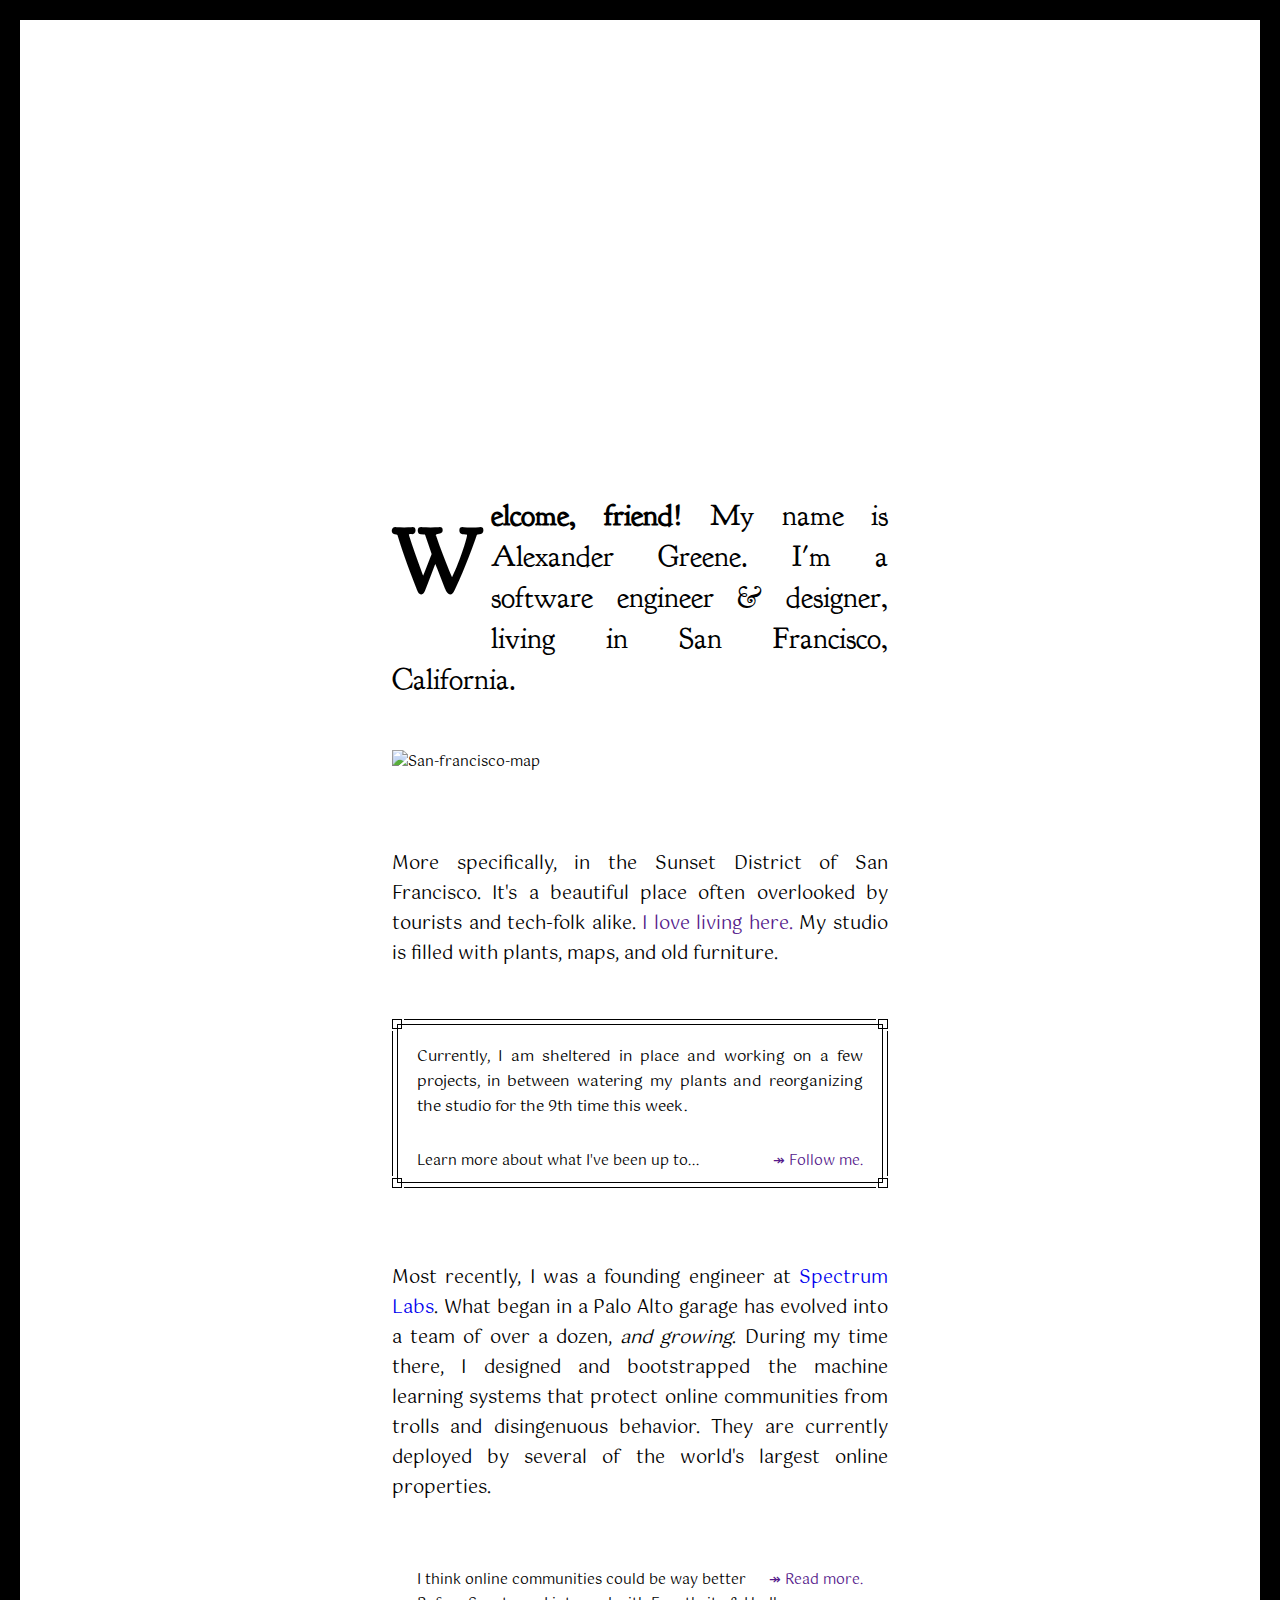
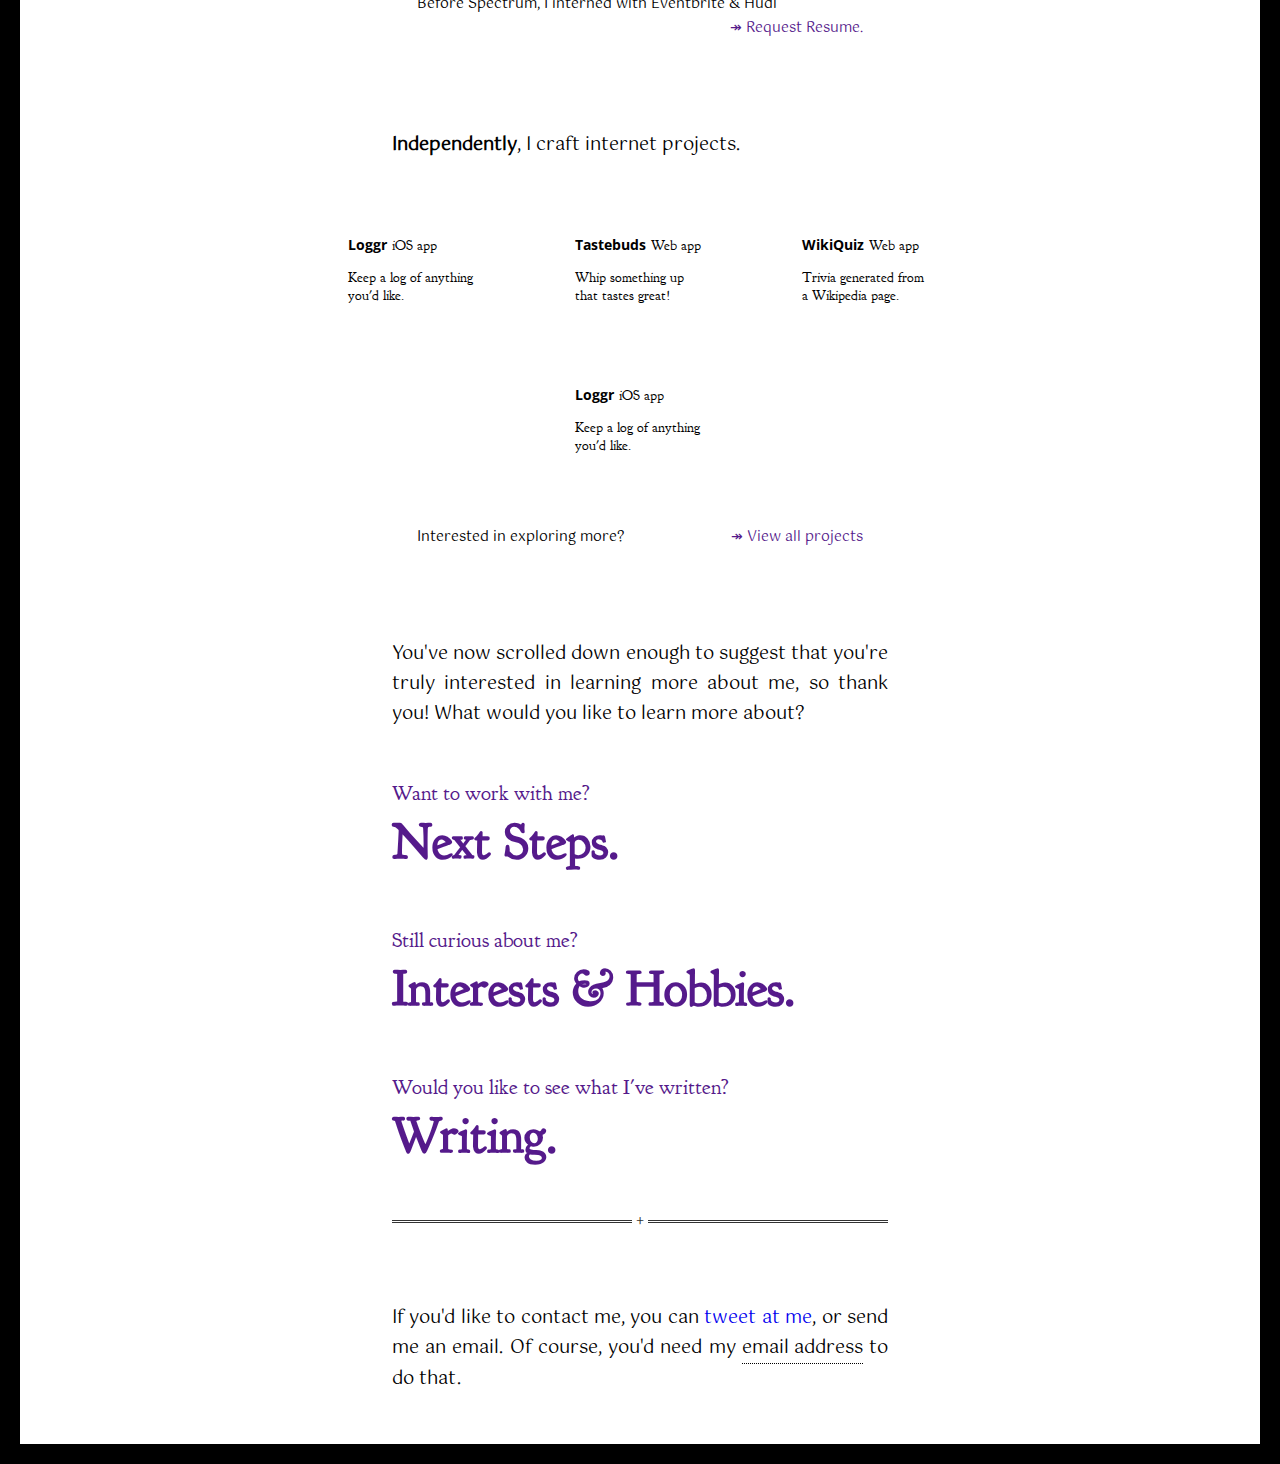
==== index.html @ ff522cd9 "toc at bottom" ====
<!doctype html>

<html lang="en">
<head>
  <meta charset="utf-8">

  <title>Alexander Greene</title>
  <meta name="description" content="Alexander Greene">
  <meta name="author" content="Alexander Greene">
  <meta name="keywords" content="alex greene,alexander,greene,software engineer,developer,mobile,frontend,fullstack,backend,cal poly">
  <meta name="viewport" content="width=device-width" />

  <link rel="stylesheet" href="style.css">  

  <!--[if lt IE 9]>
  <script src="http://html5shiv.googlecode.com/svn/trunk/html5.js"></script>
  
  <![endif]-->
  
</head>

<body>
	<div class="body-border">

	


	<div class="text-column gotu">
		<!-- <h1 class="gotu center">AG</h1> -->
		<!-- <hr> -->
		<!-- <div  class=" opensans" style="font-weight: 400; text-align: center;">
			<div  class=" opensans" style="font-size: 70px; font-weight: 700;">
				Welcome, friend!
			</div>
			<div style="font-size: 25px; ">
				This is the personal page of Alexander Greene, a software engineer & designer living in San Francisco, California.
			</div>
		</div> -->
		
<!-- 		<div class="opensans">
			<span style="font-size: 55px; font-weight: 700">Welcome friend!</span>
			<span style="font-size: 45px">This is the personal website of</span>
			<span style="font-size: 35px">Alex Greene, a software engineer &</span>
			<span style="font-size: 25px">designer living in San Francisco, CA.</span>
		</div> -->

		<p class="goudy drop-cap" style="font-size: 30px;"><strong>Welcome, friend!</strong> My name is Alexander Greene. I'm a software engineer & designer, living in San Francisco, California.
		</p>

		<img width="550" alt="San-francisco-map" src="https://cdn.dribbble.com/users/648290/screenshots/6836894/852-dts_4x.jpg">
		<!-- <div class="illustration"></div> -->

		<p>More specifically, in the Sunset District of San Francisco. It's a beautiful place often overlooked by tourists and tech-folk alike. <a href="">I love living here.</a> My studio is filled with plants, maps, and old furniture.</p>


		


		<div class="square-deco-container container">
			<div class="square-deco-content">
				<p style="font-size: 15px; margin-top: 10px; margin-bottom: 30px;">Currently, I am sheltered in place and working on a few projects, in between watering my plants and reorganizing the studio for the 9th time this week.</p>

				<span class="float-left">Learn more about what I've been up to...</span>
				<a href="" class="float-right">↠ Follow me.</a>
				
			</div>
			<div class="square-deco-inner"></div>
			<div class="square-deco-square-left-top"></div>
			<div class="square-deco-square-left-bottom"></div>
			<div class="square-deco-square-right-top"></div>
			<div class="square-deco-square-right-bottom"></div>
			<div class="square-deco-tall"></div>
			<div class="square-deco-wide"></div>
		</div>
		

		<p>Most recently, I was a founding engineer at <a href="http://www.getspectrum.io">Spectrum Labs</a>. What began in a Palo Alto garage has evolved into a team of over a dozen, <em>and growing</em>. During my time there, I designed and bootstrapped the machine learning systems that protect online communities from trolls and disingenuous behavior. They are currently deployed by several of the world's largest online properties.</p>

		<div class="square-deco-container container">
			<div class="square-deco-content">
				<span class="float-left">I think online communities could be way better</span>
				<a href="" class="float-right">↠ Read more.</a>
				<span class="float-left">Before Spectrum, I interned with Eventbrite & Hudl</span>
				<a href="" class="float-right">↠ Request Resume.</a>	
			</div>
			
		</div>

		<!-- <a href="#" class="myButton">Explore work experience.</a> -->
		<!-- <a href="#" class="myButton">Request Résumé</a> -->
	</div>

	<!-- <div class="row">
		<div class="row-item experience">
			<span class="company">Spectrum Labs</span><span class="time">2017-2020</span>
			<br>
			<span class="position">Full Stack, ML Engineer</span>
			<p>Wore many hats.</p>
		</div>
		<div class="row-item experience">
			<span class="company">Eventbrite</span><span class="time">S2016</span>
			<br>
			<span class="position">Software Engineer Intern</span>
			<p>Worked on Ticket Ordering APIs and testing tools.</p>
		</div>
		<div class="row-item experience">
			<span class="company">Hudl</span><span class="time">S2015</span>
			<br>
			<span class="position">Developer Intern</span>
			<p>Rebuilt a video-editing web app.</p>
		</div>
	</div> -->
	
	<div class="text-column gotu">
		<p><strong>Independently</strong>, I craft internet projects.</p>
	</div>
	
	<div class="row goudy">


		<div class="square-deco-container container row-item project">
			<div class="square-deco-content">
				<span class="company">Loggr</span><span class="time">iOS app</span>
				<br>
				<p>Keep a log of anything you'd like.</p>
				
			</div>
			<!-- <div class="square-deco-inner"></div>
			<div class="square-deco-square-left-top"></div>
			<div class="square-deco-square-left-bottom"></div>
			<div class="square-deco-square-right-top"></div>
			<div class="square-deco-square-right-bottom"></div>
			<div class="square-deco-tall"></div>
			<div class="square-deco-wide"></div> -->
		</div>

		<div class="square-deco-container container row-item project">
			<div class="square-deco-content">
				<span class="company">Tastebuds</span><span class="time">Web app</span>
				<br>
				<p>Whip something up that tastes great!</p>
				
			</div>
			<!-- <div class="square-deco-inner"></div>
			<div class="square-deco-square-left-top"></div>
			<div class="square-deco-square-left-bottom"></div>
			<div class="square-deco-square-right-top"></div>
			<div class="square-deco-square-right-bottom"></div>
			<div class="square-deco-tall"></div>
			<div class="square-deco-wide"></div> -->
		</div>

		<div class="square-deco-container container row-item project">
			<div class="square-deco-content">
				<span class="company">WikiQuiz</span><span class="time">Web app</span>
				<br>
				<p>Trivia generated from a Wikipedia page.</p>
				
			</div>
			<!-- <div class="square-deco-inner"></div>
			<div class="square-deco-square-left-top"></div>
			<div class="square-deco-square-left-bottom"></div>
			<div class="square-deco-square-right-top"></div>
			<div class="square-deco-square-right-bottom"></div>
			<div class="square-deco-tall"></div>
			<div class="square-deco-wide"></div> -->
		</div>

		<div class="square-deco-container container row-item project">
			<div class="square-deco-content">
				<span class="company">Loggr</span><span class="time">iOS app</span>
				<br>
				<p>Keep a log of anything you'd like.</p>
				
			</div>
			<!-- <div class="square-deco-inner"></div>
			<div class="square-deco-square-left-top"></div>
			<div class="square-deco-square-left-bottom"></div>
			<div class="square-deco-square-right-top"></div>
			<div class="square-deco-square-right-bottom"></div>
			<div class="square-deco-tall"></div>
			<div class="square-deco-wide"></div> -->
		</div>

	</div>
<!-- <div class="stanley">S T A N L E Y strike again!</div> -->
	<div class="text-column gotu">

		<div class="square-deco-container container">
			<div class="square-deco-content">
				<span class="float-left">Interested in exploring more?</span>
				<a href="" class="float-right">↠ View all projects</a>	
			</div>
		</div>

		<p>You've now scrolled down enough to suggest that you're truly interested in learning more about me, so thank you! What would you like to learn more about?</p>

		<div class="goudy">
			<a class="toc" href="">
				<h2>Want to work with me?</h2>
				<h1>Next Steps.</h1>
			</a>

			<a class="toc" href="">
				<h2>Still curious about me?</h2>
				<h1>Interests & Hobbies.</h1>
			</a>

			<a class="toc" href="">
				<h2>Would you like to see what I've written?</h2>
				<h1>Writing.</h1>
			</a>
		</div>



		<!-- <blockquote>Wow! Look at that sign!</blockquote>
		<blockquote>Now that's beautiful lettering...</blockquote> -->


		<!-- <div class="square-deco-container container">
			<div class="square-deco-content">
				<span class="float-left">Want to read more about my hobbies & interests?</span>
				<a href="" class="float-right">↠ Yes!</a>	
			</div>
			
		</div> -->

		<!-- <p>Alex has a number of interests including public transportation, education, food, government, small businesses, real estate, using space efficiently, interior design, sustainability, baseball, maps, online communities, hand lettering, neighborhoods, personal tracking, automation, handmade things, making meaningful things, religion, investing, sketching, optimizing meaningful systems, nostolgia, RPGs, sign searching, old well designed things, gardening, systems design, and figuring out who he is.</p> 
 -->

		
		<hr>
		<p class="">If you'd like to contact me, you can <a href="https://www.twitter.com/alexg473">tweet at me</a>, or send me an email. Of course, you'd need my 
			<span class="tooltip">email address
				<span class="tooltiptext">alexgrn7@gmail.com</span>
			</span> 
		to do that.</p>

		

		<!-- <ol>
			<li>take the first 4 letters of my first name.</li>
			<li>then add on all of the consonants in my last name</li>
			<li>append a 7</li>
			<li>@gmail.com</li>
		</ol> -->

	</div>

	</div>
</body>

</html>
---- style.css ----
@import url('https://fonts.googleapis.com/css?family=Gotu|Open+Sans:400,400i,700,700i&display=swap');
@import url('https://fonts.googleapis.com/css?family=Gentium+Book+Basic:400,400i,700,700i|Goudy+Bookletter+1911&display=swap');

body { 
    font-family: 'Open Sans', sans-serif;
	margin: 0;	
    width: 100%;
    font-size: 14px;
    margin: auto;
    padding: 0;
    background-color: white;
}

.body-border {
    border: 20px solid black;
    padding-top: 400px;
}

.row {
    width: 55%;
    margin-left: auto;
    margin-right: auto;
}

.row-item {
    height: 100px;
    width: 200px;
    background-color: yellow;
    margin-left: auto;
    margin-right: auto;
}

.row-item.experience {
    background-color: inherit;
    /*border: 5px ridge black;*/
    padding: 10px;
}

.row-item.project {
    background-color: inherit;
    /*border: 5px ridge black;*/
    padding: 10px;
}

.company {
    font-family: 'Open Sans', sans-serif;
    font-weight: 700;
}

.time {
    margin-left: 5px;
}

.position {
    font-style: italic;
}

.center {
    text-align: center;
}

.note {
    font-family: 'Open Sans', sans-serif;
    background-color: inherit;
/*    border: 1px solid black;
*/    padding: 10px;
    font-weight: 700;
}


.toc h2 {
    margin: 0;
}

.toc h1 {
    margin-top: 0;
    margin-bottom: 50px; 
}

.toc:hover h1:after{
    content: '..';
}

.stanley {
    background-color: black;
    font-size: 200px;
    color: white;
    height: 900;
    width: 75;
    font-family: "Blackberry";
}

.illustration {
    width: 100%;
    height: 100px;
    background-color: blue;
}

hr {
    border: none;
    border-top: 3px double #333;
    color: #333;
    overflow: visible;
    text-align: center;
    height: 5px;
}

hr:after {
    background: #fff;
    content: '+';
    padding: 0 4px;
    position: relative;
    top: -13px;
}

.nav {
    margin-top: 40px;
    margin-bottom: 40px;
}

ul {
  list-style-type: none;
  margin: auto;
  padding: 0;
  text-align: center;
  font-weight: 700;
}

ul li {
  display: inline;
  padding: 10px;
  margin-left: auto;
  margin-right: auto

}

a {
    text-decoration: none;
    padding-bottom: 3px
    /*color:#393D3F;*/
    cursor: pointer;
}

.text-column a:hover {
    text-decoration: none;
    padding-bottom: 0px;
    box-shadow: 0 2px purple;
    /*color:#393D3F;*/
    cursor: pointer;
}

a:hover {
    /*text-decoration: underline;*/
}

a:link {
}

a:visited {
}

a:active {
    /*color:#393D3F;*/
}

p.drop-cap:first-letter {
    font-size: 3em;
    font-weight: 900;
    float: left;
    margin-top: .07em;
    margin-right: .1em;
}

.text-column {
    width: 40%;
    margin-left: auto;
    margin-right: auto;
    text-align: justify;
}

.text-column p {
    font-size: 18px;
    margin-top: 75px;
    margin-bottom: 50px;
}

blockquote {
  background: #f9f9f9;
  border-left: 10px solid #ccc;
  margin: 1.5em 10px;
  padding: 0.5em 10px;
  quotes: "\201C""\201D""\2018""\2019";
}
blockquote:before {
  color: #ccc;
  content: open-quote;
  font-size: 4em;
  line-height: 0.1em;
  margin-right: 0.25em;
  vertical-align: -0.4em;
}
blockquote p {
  display: inline;
}

.gotu {
    font-family: 'Gotu', sans-serif;
}

.lato { 
    font-family: 'Lato', sans-serif;
}

.opensans { 
    font-family: 'Open Sans', sans-serif;
}

.roboto { 
    font-family: 'Roboto', sans-serif;
}

.corm {
    font-family: 'Cormorant Garamond', serif;
}

.gentium {
    font-family: 'Gentium Book Basic', serif;
}

.goudy {
    font-family: 'Goudy Bookletter 1911', serif;
}


/*
-
-
-
-
-
-
*/



.grid-container {
    display: grid;
    grid-template-columns: repeat(auto-fill, 18rem);
    padding: 10px;
    width: 100%;
    margin: auto;
    justify-content: space-around;
    grid-gap: 20px;
}

.grid-item {
    padding: 10px;
    height: 130px;
    margin-bottom: 20px;
    display: flex;
    justify-content: space-between;
    flex-direction: column;
    cursor: pointer;
}

.grid-item-meta {
    font-family: 'Petrona', serif;
    font-size: 12px;
    text-align: left;
    font-weight: 400;
}

.grid-item-title {
    font-family: 'Petrona', serif;
    font-size: 21px;
    text-align: left;
    font-weight: 900;
}

.sub {
    font-weight: 700;
    font-family: 'Playfair Display', serif;
}

.grid-item-lead {
    margin-top: 10px;
    font-size: 17px;
    text-align: left;
}

.grid-item-link {
    margin-top: 10px;
    font-size: 16px;
    text-align: left;
}

h1 {
    font-size: 50px;
}

h2 {
    font-weight: 400;
}

h3 {
    font-weight: 300;
    line-height: 1.5;
}
.sub-header {
    
}
.section-header {

}



.hili {
    padding-left: 3px;
    padding-right: 3px;
    padding: 2px;
    border-radius:3px;
    box-sizing: content-box;
    line-height: 1.75;
    word-wrap: break-word;
    color: #574d68;
}

.hili-big {
    font-size: 30px;
    line-height: 2;
}

.hili-yellow {
    background-color: #FFED65;
}

.hili-green {
    background-color: #BCE784;
}

.hili-green {
    background-color: #7dce82;
}

.hili-flame {
    background-color: #ec4e20;
}

.hili-coral {
    background-color: #ff8360;
}

.hili-bubble-gum {
    background-color: #f8c7cc;
}

.hili-lavender-gray {
    background-color: #b8b8d1;
}

.hili-platinum {
    background-color: #e9e7e3;
}

.hili-light {
    background-color: #fdfcfc;
}

.hili-purple {
    background-color: #B4ADEA
}

.under-purple {
    font-style: italic;
    border-bottom: 3px solid #B4ADEA;
}

.under-#48b2dd {
    font-style: italic;
    border-bottom: 3px solid #CAE9FF;
}

.extra {
    font-style: italic;
}

.boom {
    margin-bottom: 55px;
}

#postal {
    display: none;
}

input, select {
    width: 100%;
    padding: 12px 20px;
    margin: 8px 0;
    display: inline-block;
    border: 1px solid #ccc;
    border-radius: 4px;
    box-sizing: border-box;
}

input[type=submit] {
    width: 100%;
    background-color: #BCE784;
    color: white;
    padding: 14px 20px;
    margin: 8px 0;
    border: none;
    border-radius: 4px;
    cursor: pointer;
}

input[type=submit]:hover {
    background-color: rgb(148, 182, 104);
}

.large-footer {
    width: 100%;
    background-color: #5d5370;
}

.row {
  display: -ms-flexbox; /* IE10 */
  display: flex;
  -ms-flex-wrap: wrap; /* IE10 */
  flex-wrap: wrap;
  padding: 0 4px;
}

/* Create four equal columns that sits next to each other */
.column {
  -ms-flex: 25%; /* IE10 */
  flex: 25%;
  max-width: 25%;
  padding: 0 4px;
}

.column img {
  margin-top: 8px;
  vertical-align: middle;
  width: 100%;
}

.backing {
    position: absolute;
    z-index: -1;
}

.eighty {
    width: 80%;
    margin-left: auto;
    margin-right: auto;
}



#circle {
  width: 70px;
  height: 70px;
  background: #dc4921;
  border-radius: 50%;
  float: left;
}


#abc {
    font-size: 80px;
}

#bio {

}

.grid-color {
    background-color: #ffc937;
    box-shadow: 10px 10px #48b2dd;
}

.grid-item-link-color {
    width: 70%;
    padding:10px;
    margin-top: 10px;
    font-size: 16px;
    text-align: left;
    background-color: #ffc937;
}

.grid-item-link-gray {
    width: 70%;
    padding:10px;
    margin-top: 10px;
    font-size: 16px;
    text-align: left;
    background-color: #e6dcc4;
}

.grid-item-link-half {
    width: 30%;
    margin-right: 5px;
}

.grid-item-outline {
    border: 1px solid black;
    border-style: none solid solid none;
}

.grid-item-outline-corner {
    border: 1px black;
    border-style: solid none none solid 
}

.grid-item-bottom-dots {
    border: 5px black;
    border-style: none dotted none none;
}

.grid-item-bottom-double {
    border: 8px black;
    border-style: none none none double;
}

.grid-item-outline-double {
    border: 5px black;
    border-style: none none none double; 
}

.grid-item-outline-dash {
    border: 10px black;
    border-style: none none dashed none; 
}


#card-left {
  width: 18em;
  height: 120px;
  background: #ffc937;
  transform: rotate(5deg) translateX(-20px);
}

#card-right {
  width: 18em;
  height: 120px;
  background: #ffc937;
  transform: rotate(-5deg) translateX(-20px);
}

.circle-rack {
    width: 100%;
}

.hiding {
    opacity: .07;
}

.hiding-more {
    opacity: .03;
}

.hiding-even-more {
    opacity: .01;
}


.grid-item-fade-up {
    background: rgb(255,255,255);
    background: linear-gradient(180deg, rgba(255,255,255,1) 21%, rgba(231,231,231,1) 100%);
}

.grid-item-left-shadow {
    border: 10px solid #dc4921;
    /*box-shadow: -10px 0 #dc4921;*/
}

.grid-item-right-shadow {
    border: 10px solid #48b2dd;
}

.bottom-block {
    box-shadow: 0 10px #dc4921;
}

.bottom-gray {
    box-shadow: 0 10px #e6dcc4;
}

.bottom-block-thin {
    border: 1px black;
    border-style: none none solid none; 
}

.bottom-block-thin:hover {
    border-style: solid solid solid solid; 
}

.green {
    box-shadow: 0 30px #1fd171;
    
}

.float-left {
    float: left;
}

.float-right {
    float: right;
}




/**/



.container {
  margin-bottom: 50px;
}

.content-default {
  padding: 5px 10px;
}

/********** SQUARE ***********/
.square-deco-container {
  display: grid;
  box-sizing: border-box;
  grid-template-columns: 
    [outer-start]  5px 
    [mid-start]    5px
    [inner-start]  2px
    [gap-start]    1fr
    [gap-end]      2px
    [inner-end]    5px
    [mid-end]      5px 
    [outer-end] 
  ;
  grid-template-rows: 
    [outer-start]  5px 
    [mid-start]    5px 
    [inner-start]  2px
    [gap-start]    1fr
    [gap-end]      2px
    [inner-end]    5px
    [mid-end]      5px 
    [outer-end] 
  ;
}

.square-deco-container .square-deco-content {
  grid-area: inner;
  padding: 5px 15px;
}

.square-deco-container .square-deco-inner {
  grid-area: mid;
  border: 1px solid black;
}

.square-deco-container .square-deco-square-left-top {
  grid-column: outer-start / inner-start;
  grid-row: outer-start / inner-start;
  border: 1px solid black;
}

.square-deco-container .square-deco-square-left-bottom {
  grid-column: outer-start / inner-start;
  grid-row: inner-end / outer-end;
  border: 1px solid black;
}

.square-deco-container .square-deco-square-right-top {
  grid-column: inner-end / outer-end;
  grid-row: outer-start / inner-start;
  border: 1px solid black;
}

.square-deco-container .square-deco-square-right-bottom {
  grid-column: inner-end / outer-end;
  grid-row: inner-end / outer-end;
  border: 1px solid black;
}

.square-deco-container .square-deco-tall {
  grid-column: gap-start / gap-end;
  grid-row: outer-start / outer-end;
  border-top: 1px solid black;
  border-bottom: 1px solid black;
}

.square-deco-container .square-deco-wide {
  grid-column: outer-start / outer-end;
  grid-row: gap-start / gap-end;
  border-left: 1px solid black;
  border-right: 1px solid black;
}

/********** DIAMOND ***********/
.diamond-deco-container {
  display: grid;
  box-sizing: border-box;
  grid-template-columns: 
    [outer-start]  5px 
    [mid-start]    5px
    [inner-start]  3px
    [gap-start]    1fr
    [gap-end]      3px
    [inner-end]    5px
    [mid-end]      5px 
    [outer-end] 
  ;
  grid-template-rows: 
    [outer-start]  5px 
    [mid-start]    5px 
    [inner-start]  3px
    [gap-start]    1fr
    [gap-end]      3px
    [inner-end]    5px
    [mid-end]      5px 
    [outer-end] 
  ;
}

.diamond-deco-container .diamond-deco-content {
  grid-area: inner;
  padding: 5px 10px;
}

.diamond-deco-container .diamond-deco-square-left-top {
  grid-column: outer-start / inner-start;
  grid-row: outer-start / inner-start;
  transform: rotate(45deg);
  border: 1px solid black;
}

.diamond-deco-container .diamond-deco-square-left-bottom {
  grid-column: outer-start / inner-start;
  grid-row: inner-end / outer-end;
  transform: rotate(45deg);
  border: 1px solid black;
}

.diamond-deco-container .diamond-deco-square-right-top {
  grid-column: inner-end / outer-end;
  grid-row: outer-start / inner-start;
  transform: rotate(45deg);
  border: 1px solid black;
}

.diamond-deco-container .diamond-deco-square-right-bottom {
  grid-column: inner-end / outer-end;
  grid-row: inner-end / outer-end;
  transform: rotate(45deg);
  border: 1px solid black;
}

.diamond-deco-container .diamond-deco-tall-outer {
  grid-column: gap-start / gap-end;
  grid-row: outer-start / outer-end;
  border-top: 1px solid black;
  border-bottom: 1px solid black;
}

.diamond-deco-container .diamond-deco-tall-inner {
  grid-column: gap-start / gap-end;
  grid-row: inner-start / inner-end;
  border-top: 1px solid black;
  border-bottom: 1px solid black;
}

.diamond-deco-container .diamond-deco-wide-outer {
  grid-column: outer-start / outer-end;
  grid-row: gap-start / gap-end;
  border-left: 1px solid black;
  border-right: 1px solid black;
}

.diamond-deco-container .diamond-deco-wide-inner {
  grid-column: inner-start / inner-end;
  grid-row: gap-start / gap-end;
  border-left: 1px solid black;
  border-right: 1px solid black;
}


/********** STAIRSTEP ***********/
.stair-deco-container {
  display: grid;
  grid-template-columns: 
    [outer-start]  5px 
    [mid-start]    5px 
    [inner-start]  1fr 
    [inner-end]    5px 
    [mid-end]      5px 
    [outer-end] 
  ;
  grid-template-rows: 
    [inner-start]  5px 
    [mid-start]    5px 
    [outer-start]  1fr 
    [outer-end]    5px 
    [mid-end]      5px 
    [inner-end] 
  ;
/*   background-color: peachpuff; */
}

.stair-deco-container .stair-deco-content {
  grid-column: inner-start / inner-end;
  grid-row: outer-start / outer-end;
  padding: 5px 10px;
/*   background-color: lightblue; */
/*   color: #000; */
}

.stair-deco-container .stair-deco-outer-left {
  grid-column: outer-start / mid-start;
  grid-row: outer-start / outer-end;
  border-left: 1px solid black;
  border-top: 1px solid black;
  border-bottom: 1px solid black;
}

.stair-deco-container .stair-deco-outer-right {
  grid-column: mid-end / outer-end;
  grid-row: outer-start / outer-end;
  border-right: 1px solid black;
  border-top: 1px solid black;
  border-bottom: 1px solid black;
}

.stair-deco-container .stair-deco-mid-left {
  grid-column: mid-start / inner-start;
  grid-row: mid-start / mid-end;
  border-top: 1px solid black;
  border-bottom: 1px solid black;
}

.stair-deco-container .stair-deco-mid-right {
  grid-column: inner-end / mid-end;
  grid-row: mid-start / mid-end;
  border-top: 1px solid black;
  border-bottom: 1px solid black;
}

.stair-deco-container .stair-deco-mid-top {
  grid-column: mid-start / mid-end;
  grid-row: outer-start / mid-start;
  border-left: 1px solid black;
  border-right: 1px solid black;
}

.stair-deco-container .stair-deco-mid-bottom {
  grid-column: mid-start / mid-end;
  grid-row: mid-end / outer-end;
  border-left: 1px solid black;
  border-right: 1px solid black;
}

.stair-deco-container .stair-deco-inner-top {
  grid-column: inner-start / inner-end;
  grid-row: inner-start / mid-start;
  border-left: 1px solid black;
  border-right: 1px solid black;
  border-top: 1px solid black;
}

.stair-deco-container .stair-deco-inner-bottom {
  grid-column: inner-start / inner-end;
  grid-row: mid-end / inner-end;
  border-left: 1px solid black;
  border-right: 1px solid black;
  border-bottom: 1px solid black;
}


/******** TRIPLE *********/
.triple-deco-container {
  display: grid;
  grid-template-columns: 
    [wide-start]  5px 
    [mid-start]   5px 
    [tall-start]  1fr 
    [tall-end]    5px 
    [mid-end]     5px 
    [wide-end] 
  ;
  grid-template-rows: 
    [tall-start]  5px 
    [mid-start]   5px 
    [wide-start]  1fr 
    [wide-end]    5px 
    [mid-end]     5px 
    [tall-end] 
  ;
/*   background-color: peachpuff; */
}

.triple-deco-container .triple-deco-content {
  grid-column: tall-start / tall-end;
  grid-row: wide-start / wide-end;
  padding: 5px 10px;
/*   background-color: lightblue; */
/*   color: #000; */
}

.triple-deco-container .triple-deco-tall {
  grid-area: tall;
  border: 1px solid black;
/*   background-color: plum; */
}

.triple-deco-container .triple-deco-mid {
  grid-area: mid;
  border: 1px solid black;
/*   background-color: lightcoral; */
}

.triple-deco-container .triple-deco-wide {
  grid-area: wide;
  border: 1px solid black;
/*   background-color: aquamarine; */
}


/******** CORNERS ********/
.corners-deco-container {
  display: grid;
  grid-template-columns: 
    [corner-start]  5px
    [square-start]  5px
    [edge-start]    5px
    [square-end]    5px
    [corner-end]    25px
    [edge-end]      1fr
    [edge-start]    25px
    [corner-start]  5px
    [square-start]  5px
    [edge-end]      5px
    [square-end]    5px
    [corner-end]
  ;
  grid-template-rows: 
    [corner-start]  5px 
    [square-start]  5px
    [edge-start]    5px
    [square-end]    5px
    [corner-end]    25px
    [edge-end]      1fr
    [edge-start]    25px
    [corner-start]  5px
    [square-start]  5px
    [edge-end]      5px
    [square-end]    5px
    [corner-end]
  ;
  min-width: 75px;
  min-height: 120px;
/*   background-color: peachpuff; */
}

.corners-deco-container .content {
  grid-column: corner-end 1 / corner-start 2;
  grid-row: corner-end 1 / corner-start 2;
  padding: 5px 10px;
/*   background-color: lightblue; */
}

.corners-deco-container .square-left-top {
  grid-column: square-start 1 / square-end 1;
  grid-row: square-start 1 / square-end 1;
  border: 1px dotted black;
/*   background-color: plum; */
}

.corners-deco-container .square-left-bottom {
  grid-column: square-start 1 / square-end 1;
  grid-row: square-start 2 / square-end 2;
  border: 1px dotted black;
/*   background-color: plum; */
}

.corners-deco-container .square-right-top {
  grid-column: square-start 2 / square-end 2;
  grid-row: square-start 1 / square-end 1;
  border: 1px dotted black;
/*   background-color: plum; */
}

.corners-deco-container .square-right-bottom {
  grid-column: square-start 2 / square-end 2;
  grid-row: square-start 2 / square-end 2;
  border: 1px dotted black;
/*   background-color: plum; */
}

.corners-deco-container .horizontal-edge-left {
  grid-column: edge-start 1 / edge-end 1;
  grid-row: edge-start 1 / edge-end 2;
  border-top: 1px dotted black;
  border-bottom: 1px dotted black;
/*   background-color: khaki; */
}

.corners-deco-container .horizontal-edge-right {
  grid-column: edge-start 2 / edge-end 2;
  grid-row: edge-start 1 / edge-end 2;
  border-top: 1px dotted black;
  border-bottom: 1px dotted black;
/*   background-color: khaki; */
}

.corners-deco-container .vertical-edge-left {
  grid-column: edge-start 1 / edge-end 2;
  grid-row: edge-start 1 / edge-end 1; 
  border-left: 1px dotted black;
  border-right: 1px dotted black;
/*   background-color: sandybrown; */
}

.corners-deco-container .vertical-edge-right {
  grid-column: edge-start 1 / edge-end 2;
  grid-row: edge-start 2 / edge-end 2;
  border-left: 1px dotted black;
  border-right: 1px dotted black;
/*   background-color: sandybrown; */
}

.corners-deco-container .left-outer {
  grid-column: corner-start 1 / corner-end 1;
  grid-row: corner-start 1 / corner-end 2;
  border-top: 1px solid black;
  border-bottom: 1px solid black;
/*   background-color: aquamarine; */
}

.corners-deco-container .right-outer {
  grid-column: corner-start 2 / corner-end 2;
  grid-row: corner-start 1 / corner-end 2;
  border-top: 1px solid black;
  border-bottom: 1px solid black;
/*   background-color: aquamarine; */
}

.corners-deco-container .top-outer {
  grid-column: corner-start 1 / corner-end 2;
  grid-row: corner-start 1 / corner-end 1;
  border-left: 1px solid black;
  border-right: 1px solid black;
/*   background-color: aquamarine; */
}

.corners-deco-container .bottom-outer {
  grid-column: corner-start 1 / corner-end 2;
  grid-row: corner-start 2 / corner-end 2;
  border-left: 1px solid black;
  border-right: 1px solid black;
/*   background-color: aquamarine; */
}

.corners-deco-container .left-inner {
  grid-column: corner-start 1 / edge-start 1;
  grid-row: corner-end 1 / corner-start 2;
  border-top: 1px solid black;
  border-bottom: 1px solid black;
/*   background-color: lightpink; */
}

.corners-deco-container .right-inner {
  grid-column: edge-end 2 / corner-end 2;
  grid-row: corner-end 1 / corner-start 2;
  border-top: 1px solid black;
  border-bottom: 1px solid black;
/*   background-color: lightpink; */
}

.corners-deco-container .top-inner {
  grid-column: corner-end 1 / corner-start 2;
  grid-row: corner-start 1 / edge-start 1;
  border-left: 1px solid black;
  border-right: 1px solid black;
/*   background-color: lightpink; */
}

.corners-deco-container .bottom-inner {
  grid-column: corner-end 1 / corner-start 2;
  grid-row: edge-end 2 / corner-end 2;
  border-left: 1px solid black;
  border-right: 1px solid black;
/*   background-color: lightpink; */
}

/**/
/**/
/**/


.myButton {
    box-shadow: 0px 1px 0px 0px #ffffff;
    background-color:#f0e9d3;
    border-radius:16px;
    border:12px solid #ffffff;
    display:inline-block;
    cursor:pointer;
    color:#505739;
    font-family:Arial;
    font-size:14px;
    font-weight:bold;
    padding:17px 21px;
    text-decoration:none;
    text-shadow:0px 1px 0px #ffffff;
}
.myButton:hover {
    background-color:#ccc2a6;
}
.myButton:active {
    position:relative;
    top:1px;
}

.tooltip {
  position: relative;
  display: inline-block;
  border-bottom: 1px dotted black;
}

.tooltip .tooltiptext {
  visibility: hidden;
  width: 200px;
  background-color: #555;
  color: #fff;
  text-align: center;
  border-radius: 6px;
  padding: 5px 0;
  position: absolute;
  z-index: 1;
  bottom: 125%;
  left: 50%;
  margin-left: -60px;
  opacity: 0;
  transition: opacity 0.3s;
}

.tooltip .tooltiptext::after {
  content: "";
  position: absolute;
  top: 100%;
  left: 50%;
  margin-left: -5px;
  border-width: 5px;
  border-style: solid;
  border-color: #555 transparent transparent transparent;
}

.tooltip:hover .tooltiptext {
  visibility: visible;
  opacity: 1;
}
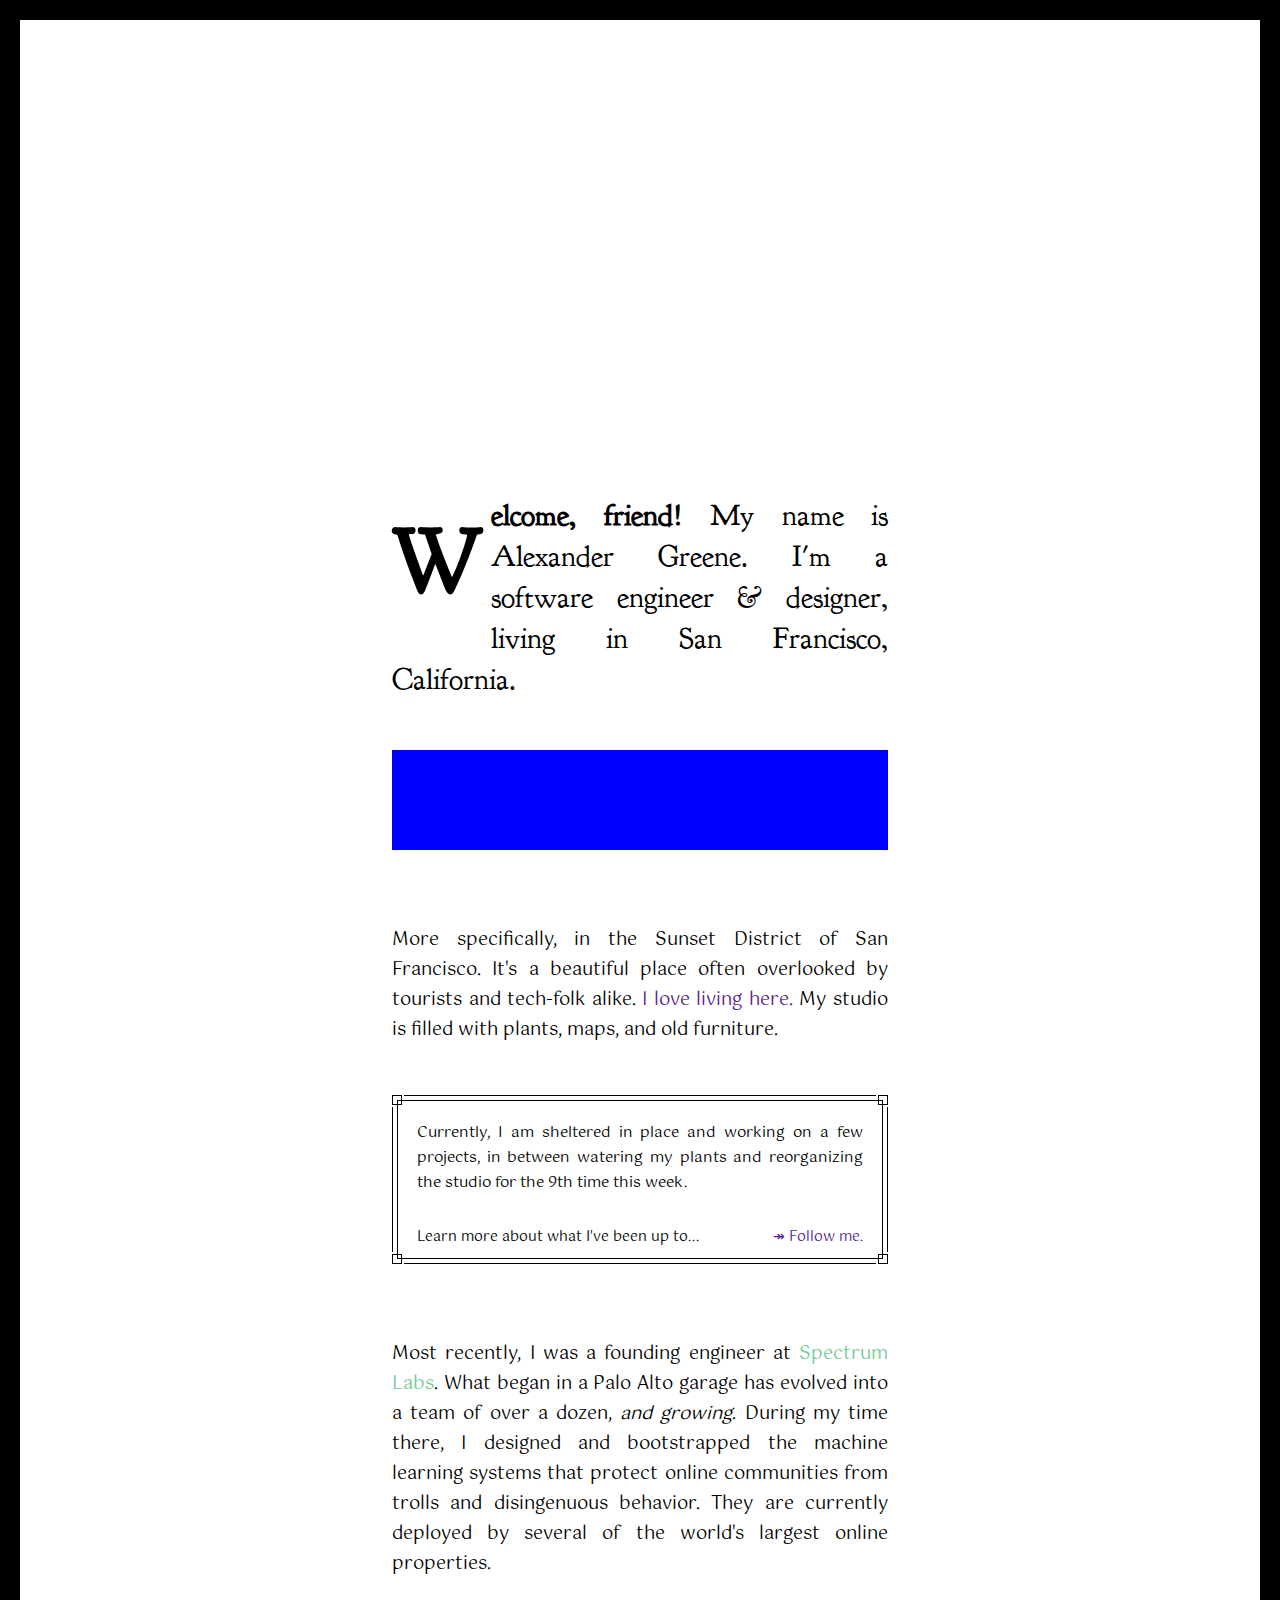
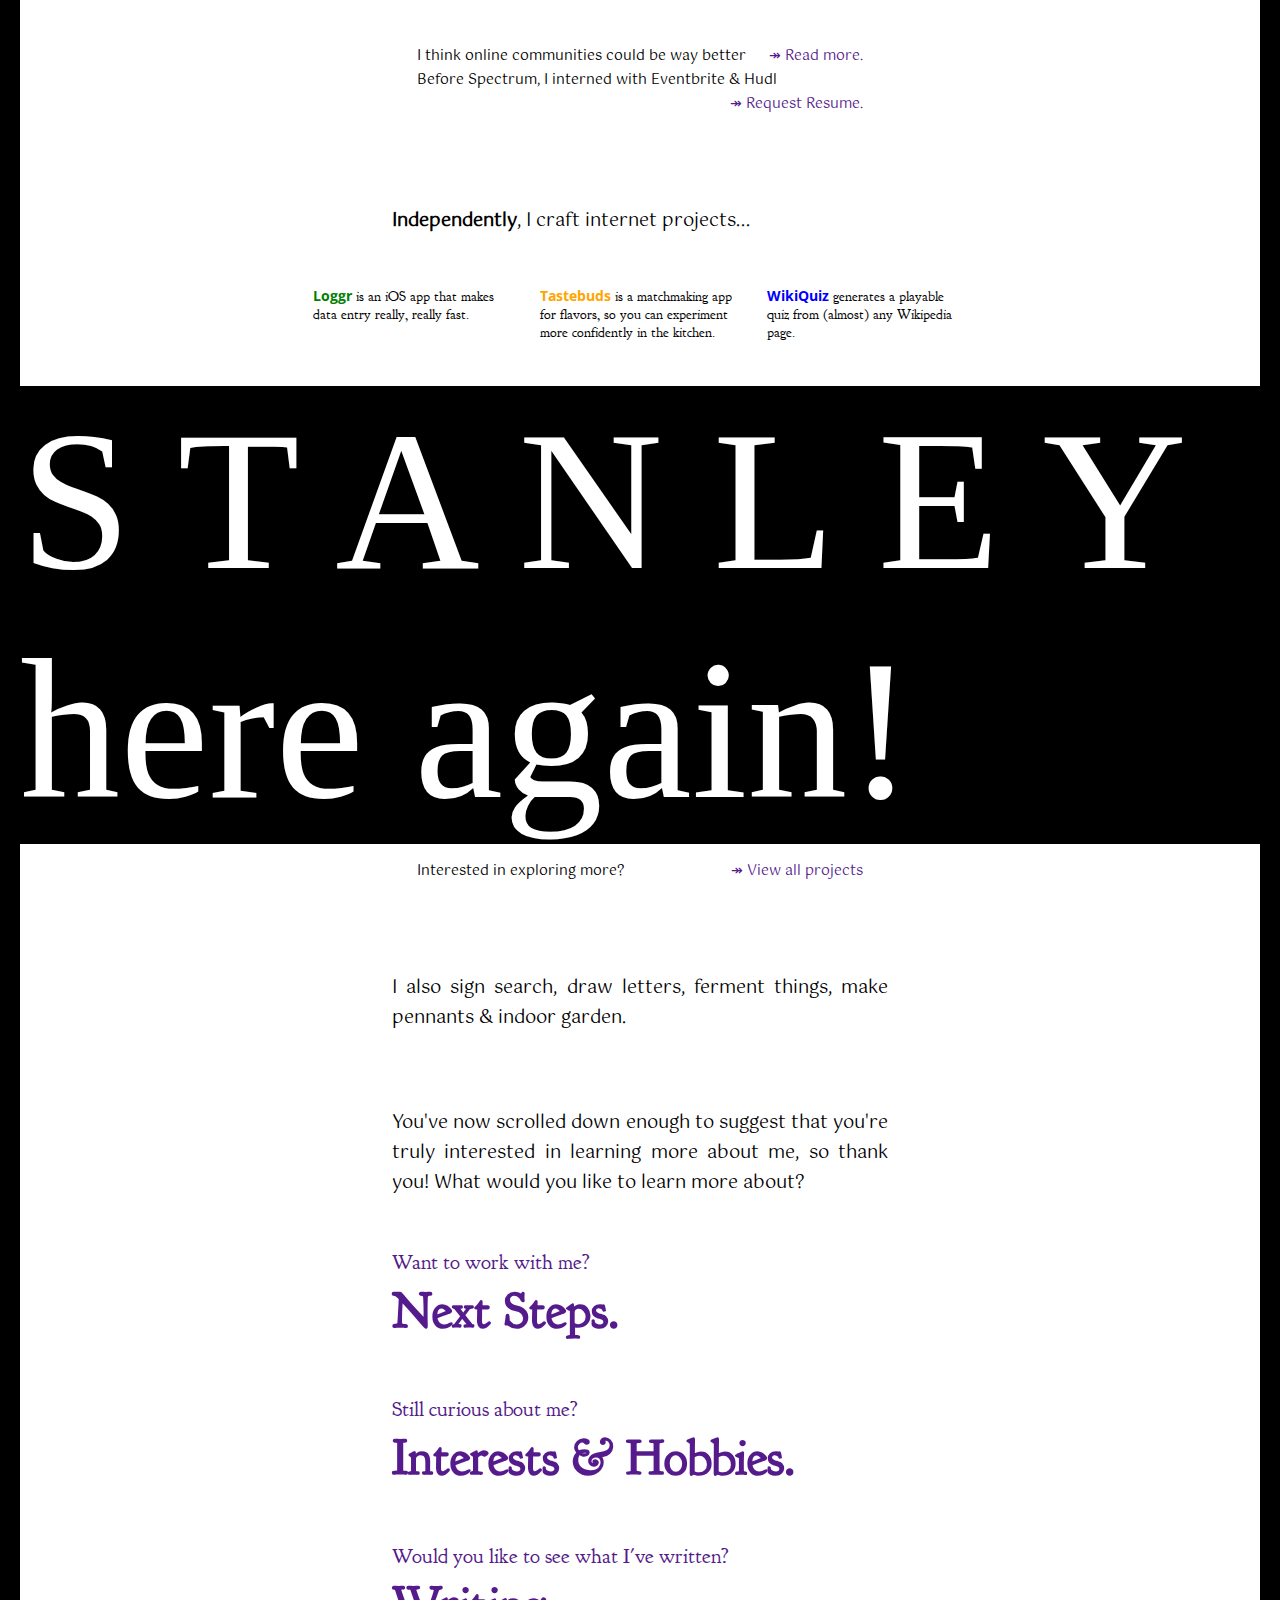
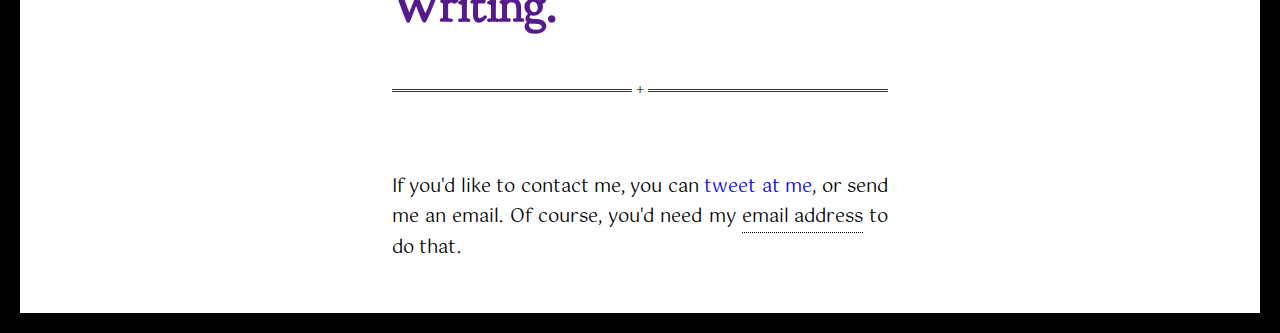
==== commit 41d66ec0: "independently" ====
--- a/index.html
+++ b/index.html
@@ -47,8 +47,8 @@
 		<p class="goudy drop-cap" style="font-size: 30px;"><strong>Welcome, friend!</strong> My name is Alexander Greene. I'm a software engineer & designer, living in San Francisco, California.
 		</p>
 
-		<img width="550" alt="San-francisco-map" src="https://cdn.dribbble.com/users/648290/screenshots/6836894/852-dts_4x.jpg">
-		<!-- <div class="illustration"></div> -->
+		<!-- <img width="550" alt="San-francisco-map" src="https://cdn.dribbble.com/users/648290/screenshots/6836894/852-dts_4x.jpg"> -->
+		<div class="illustration"></div>
 
 		<p>More specifically, in the Sunset District of San Francisco. It's a beautiful place often overlooked by tourists and tech-folk alike. <a href="">I love living here.</a> My studio is filled with plants, maps, and old furniture.</p>
 
@@ -74,7 +74,7 @@
 		</div>
 		
 
-		<p>Most recently, I was a founding engineer at <a href="http://www.getspectrum.io">Spectrum Labs</a>. What began in a Palo Alto garage has evolved into a team of over a dozen, <em>and growing</em>. During my time there, I designed and bootstrapped the machine learning systems that protect online communities from trolls and disingenuous behavior. They are currently deployed by several of the world's largest online properties.</p>
+		<p>Most recently, I was a founding engineer at <a style="color:rgb(111, 202, 149)" href="http://www.getspectrum.io">Spectrum Labs</a>. What began in a Palo Alto garage has evolved into a team of over a dozen, <em>and growing</em>. During my time there, I designed and bootstrapped the machine learning systems that protect online communities from trolls and disingenuous behavior. They are currently deployed by several of the world's largest online properties.</p>
 
 		<div class="square-deco-container container">
 			<div class="square-deco-content">
@@ -112,78 +112,25 @@
 	</div> -->
 	
 	<div class="text-column gotu">
-		<p><strong>Independently</strong>, I craft internet projects.</p>
+		<p><strong>Independently</strong>, I craft internet projects...</p>
 	</div>
 	
 	<div class="row goudy">
-
-
-		<div class="square-deco-container container row-item project">
-			<div class="square-deco-content">
-				<span class="company">Loggr</span><span class="time">iOS app</span>
-				<br>
-				<p>Keep a log of anything you'd like.</p>
-				
-			</div>
-			<!-- <div class="square-deco-inner"></div>
-			<div class="square-deco-square-left-top"></div>
-			<div class="square-deco-square-left-bottom"></div>
-			<div class="square-deco-square-right-top"></div>
-			<div class="square-deco-square-right-bottom"></div>
-			<div class="square-deco-tall"></div>
-			<div class="square-deco-wide"></div> -->
-		</div>
-
-		<div class="square-deco-container container row-item project">
-			<div class="square-deco-content">
-				<span class="company">Tastebuds</span><span class="time">Web app</span>
-				<br>
-				<p>Whip something up that tastes great!</p>
-				
-			</div>
-			<!-- <div class="square-deco-inner"></div>
-			<div class="square-deco-square-left-top"></div>
-			<div class="square-deco-square-left-bottom"></div>
-			<div class="square-deco-square-right-top"></div>
-			<div class="square-deco-square-right-bottom"></div>
-			<div class="square-deco-tall"></div>
-			<div class="square-deco-wide"></div> -->
-		</div>
-
-		<div class="square-deco-container container row-item project">
-			<div class="square-deco-content">
-				<span class="company">WikiQuiz</span><span class="time">Web app</span>
-				<br>
-				<p>Trivia generated from a Wikipedia page.</p>
-				
-			</div>
-			<!-- <div class="square-deco-inner"></div>
-			<div class="square-deco-square-left-top"></div>
-			<div class="square-deco-square-left-bottom"></div>
-			<div class="square-deco-square-right-top"></div>
-			<div class="square-deco-square-right-bottom"></div>
-			<div class="square-deco-tall"></div>
-			<div class="square-deco-wide"></div> -->
-		</div>
-
-		<div class="square-deco-container container row-item project">
-			<div class="square-deco-content">
-				<span class="company">Loggr</span><span class="time">iOS app</span>
-				<br>
-				<p>Keep a log of anything you'd like.</p>
-				
-			</div>
-			<!-- <div class="square-deco-inner"></div>
-			<div class="square-deco-square-left-top"></div>
-			<div class="square-deco-square-left-bottom"></div>
-			<div class="square-deco-square-right-top"></div>
-			<div class="square-deco-square-right-bottom"></div>
-			<div class="square-deco-tall"></div>
-			<div class="square-deco-wide"></div> -->
-		</div>
-
-	</div>
-<!-- <div class="stanley">S T A N L E Y strike again!</div> -->
+		<div class="row-item project">
+				<span class="company" style="color:green">Loggr</span> is an iOS app that makes data entry really, really fast.				
+		</div>
+
+		<div class="row-item project">
+			<span class="company" style="color:orange">Tastebuds</span> is a matchmaking app for flavors, so you can experiment more confidently in the kitchen.								
+		
+		</div>
+
+		<div class="row-item project">
+				<span class="company" style="color:blue">WikiQuiz</span> generates a playable quiz from (almost) any Wikipedia page.	
+		</div>
+	</div>
+
+<div class="stanley">S T A N L E Y here again!</div>
 	<div class="text-column gotu">
 
 		<div class="square-deco-container container">
@@ -193,6 +140,7 @@
 			</div>
 		</div>
 
+		<p>I also sign search, draw letters, ferment things, make pennants & indoor garden.</p>
 		<p>You've now scrolled down enough to suggest that you're truly interested in learning more about me, so thank you! What would you like to learn more about?</p>
 
 		<div class="goudy">
--- a/style.css
+++ b/style.css
@@ -39,7 +39,6 @@
 .row-item.project {
     background-color: inherit;
     /*border: 5px ridge black;*/
-    padding: 10px;
 }
 
 .company {
@@ -617,7 +616,7 @@
 
 
 .container {
-  margin-bottom: 50px;
+  margin-bottom: 20px;
 }
 
 .content-default {
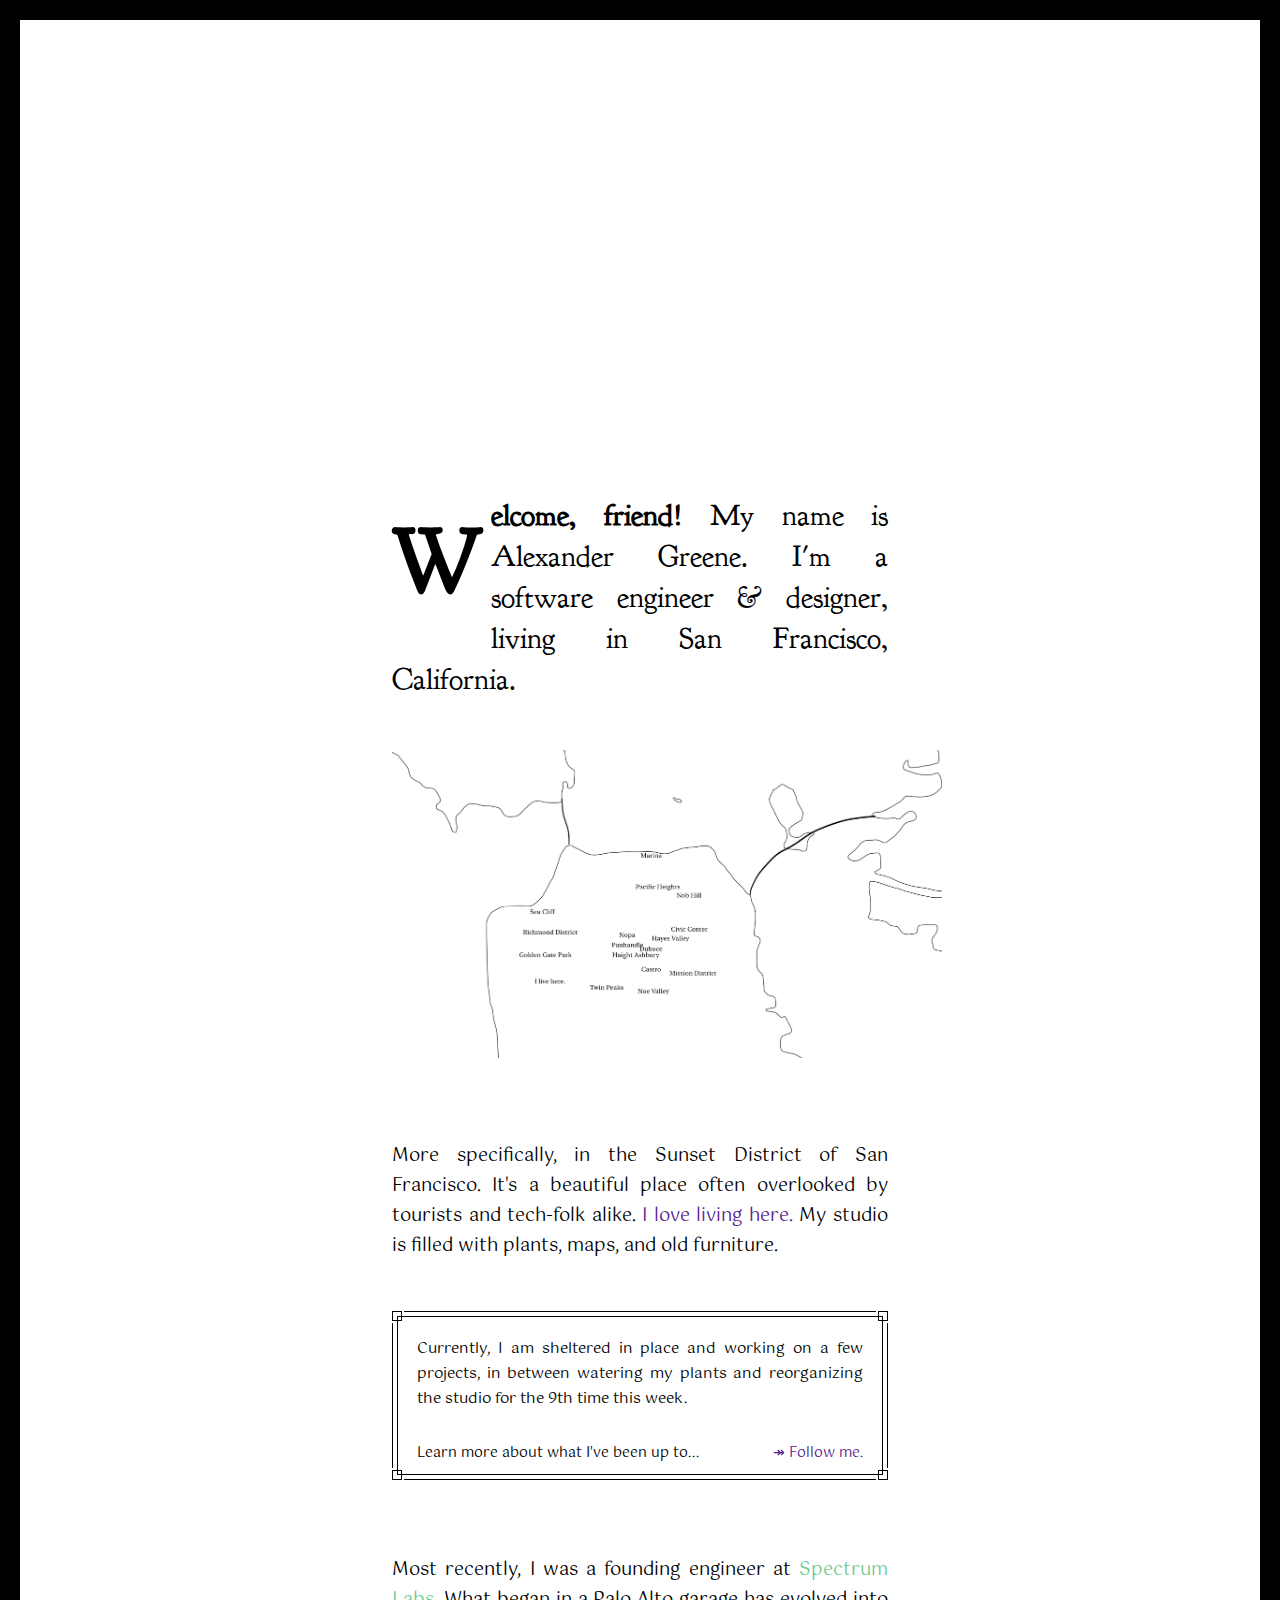
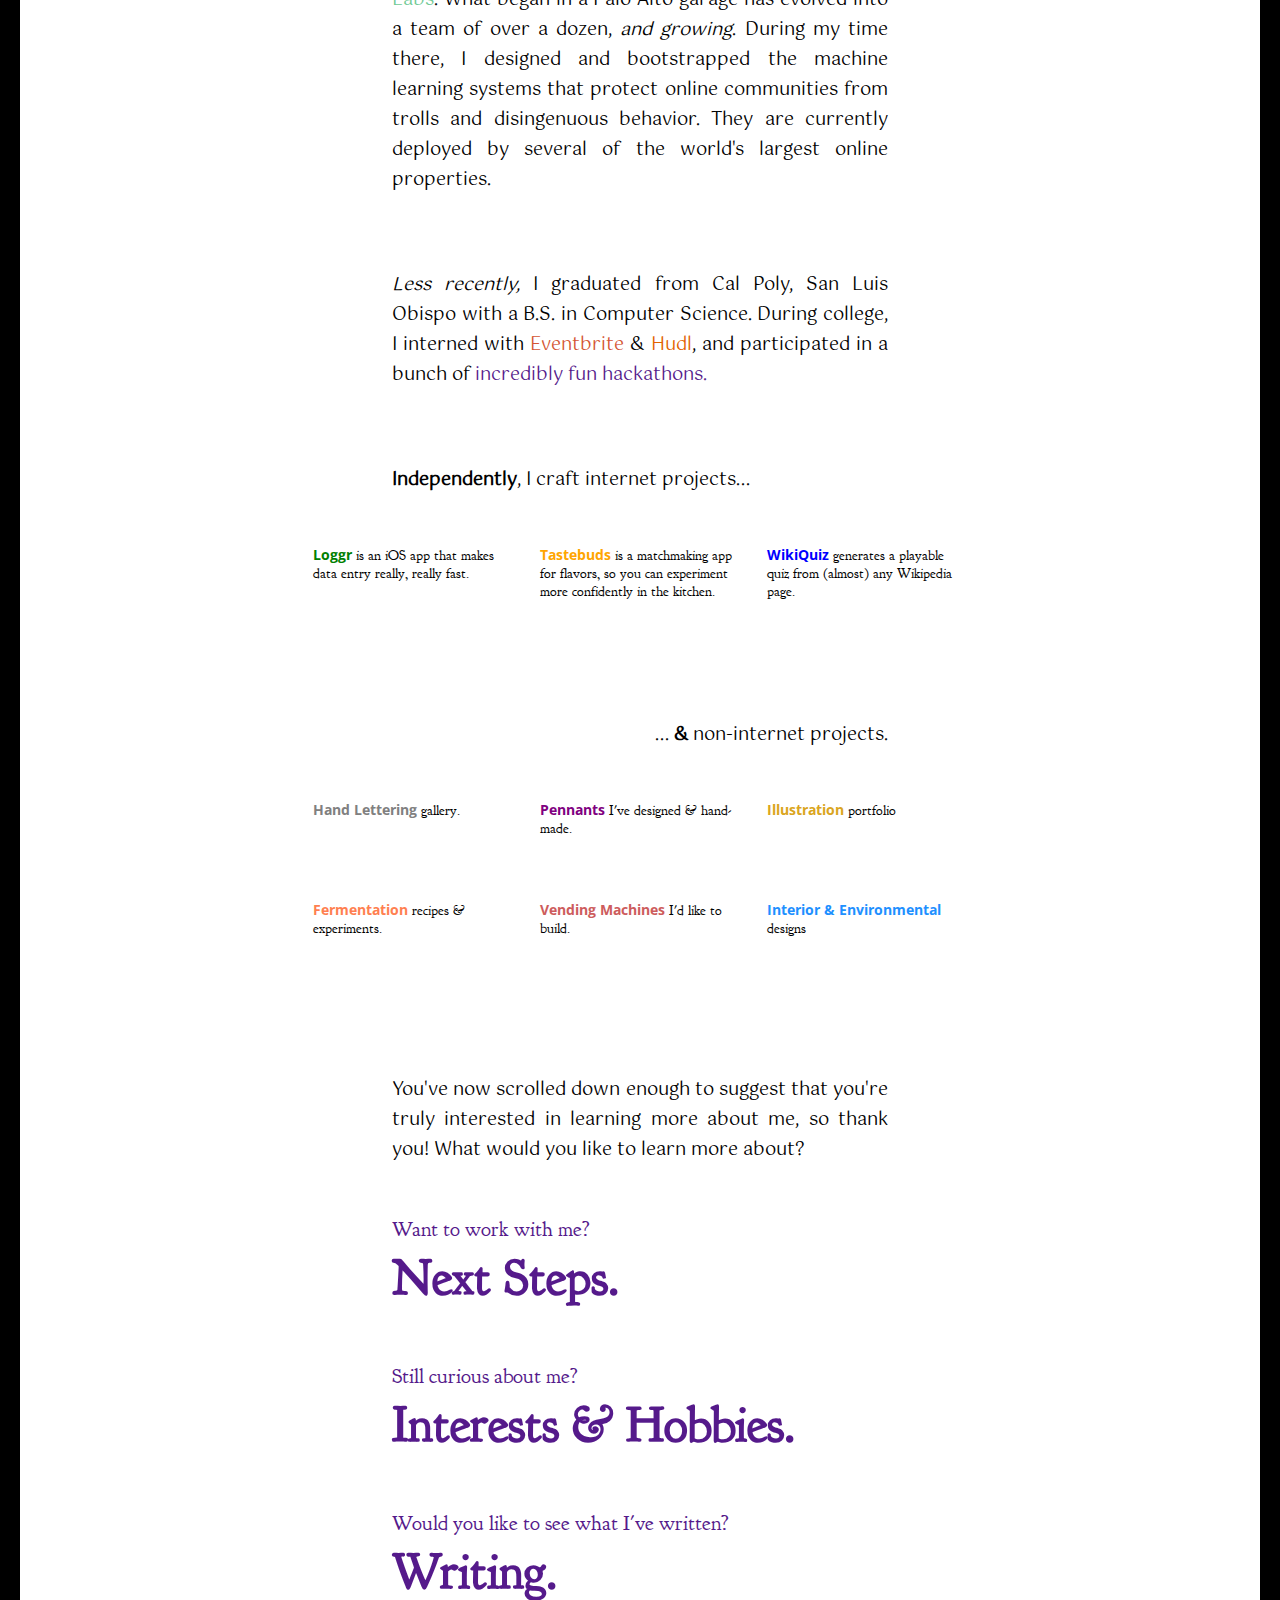
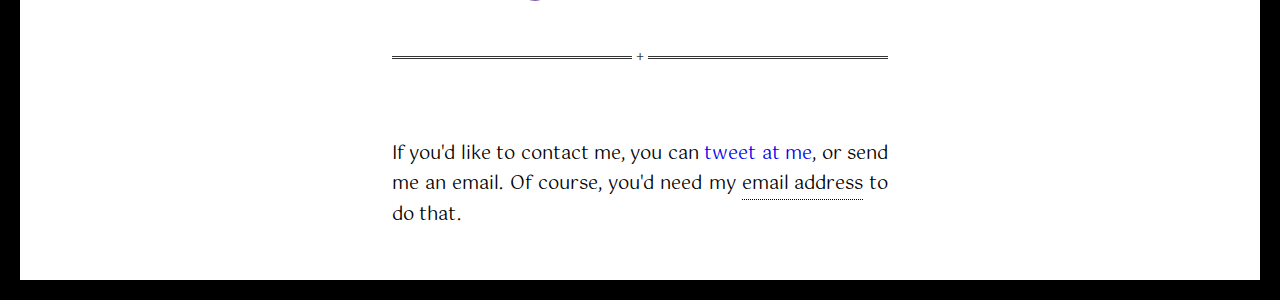
==== commit e7bdc5c6: "about to remove the project grid" ====
--- a/index.html
+++ b/index.html
@@ -47,8 +47,8 @@
 		<p class="goudy drop-cap" style="font-size: 30px;"><strong>Welcome, friend!</strong> My name is Alexander Greene. I'm a software engineer & designer, living in San Francisco, California.
 		</p>
 
-		<!-- <img width="550" alt="San-francisco-map" src="https://cdn.dribbble.com/users/648290/screenshots/6836894/852-dts_4x.jpg"> -->
-		<div class="illustration"></div>
+		<img width="550" alt="my map of san francisco" src="pics/map.png">
+		<!-- <div class="illustration"></div> -->
 
 		<p>More specifically, in the Sunset District of San Francisco. It's a beautiful place often overlooked by tourists and tech-folk alike. <a href="">I love living here.</a> My studio is filled with plants, maps, and old furniture.</p>
 
@@ -76,15 +76,16 @@
 
 		<p>Most recently, I was a founding engineer at <a style="color:rgb(111, 202, 149)" href="http://www.getspectrum.io">Spectrum Labs</a>. What began in a Palo Alto garage has evolved into a team of over a dozen, <em>and growing</em>. During my time there, I designed and bootstrapped the machine learning systems that protect online communities from trolls and disingenuous behavior. They are currently deployed by several of the world's largest online properties.</p>
 
-		<div class="square-deco-container container">
+		<p><em>Less recently,</em> I graduated from Cal Poly, San Luis Obispo with a B.S. in Computer Science. During college, I interned with <a style="color:rgb(212, 85, 51)" href="https://www.eventbrite.com">Eventbrite</a> & <a style="color:rgb(226, 99, 0)" href="https://www.hudl.com">Hudl</a>, and participated in a bunch of <a href="">incredibly fun hackathons.</a></p>
+
+<!-- 		<div class="square-deco-container container">
 			<div class="square-deco-content">
 				<span class="float-left">I think online communities could be way better</span>
 				<a href="" class="float-right">↠ Read more.</a>
 				<span class="float-left">Before Spectrum, I interned with Eventbrite & Hudl</span>
 				<a href="" class="float-right">↠ Request Resume.</a>	
 			</div>
-			
-		</div>
+		</div> -->
 
 		<!-- <a href="#" class="myButton">Explore work experience.</a> -->
 		<!-- <a href="#" class="myButton">Request Résumé</a> -->
@@ -130,17 +131,45 @@
 		</div>
 	</div>
 
-<div class="stanley">S T A N L E Y here again!</div>
-	<div class="text-column gotu">
-
-		<div class="square-deco-container container">
+	<div class="text-column gotu">
+		<p style="text-align: right;">... <strong>&</strong> non-internet projects.</p>
+	</div>
+	
+	<div class="row goudy">
+		<div class="row-item project">
+				<span class="company" style="color:gray">Hand Lettering</span> gallery.				
+		</div>
+
+		<div class="row-item project">
+			<span class="company" style="color:purple">Pennants</span> I've designed & hand-made.
+		</div>
+
+		<div class="row-item project">
+				<span class="company" style="color:goldenrod">Illustration</span> portfolio	
+		</div>
+		<div class="row-item project">
+				<span class="company" style="color:coral">Fermentation</span> recipes & experiments.				
+		</div>
+
+		<div class="row-item project">
+			<span class="company" style="color:indianred">Vending Machines</span> I'd like to build.
+		</div>
+
+		<div class="row-item project">
+				<span class="company" style="color:dodgerblue">Interior & Environmental</span> designs	
+		</div>
+	</div>
+
+<!-- <div class="stanley">S T A N L E Y here again!</div> --> 
+	<div class="text-column gotu">
+
+<!-- 		<div class="square-deco-container container">
 			<div class="square-deco-content">
 				<span class="float-left">Interested in exploring more?</span>
 				<a href="" class="float-right">↠ View all projects</a>	
 			</div>
-		</div>
-
-		<p>I also sign search, draw letters, ferment things, make pennants & indoor garden.</p>
+		</div> -->
+
 		<p>You've now scrolled down enough to suggest that you're truly interested in learning more about me, so thank you! What would you like to learn more about?</p>
 
 		<div class="goudy">
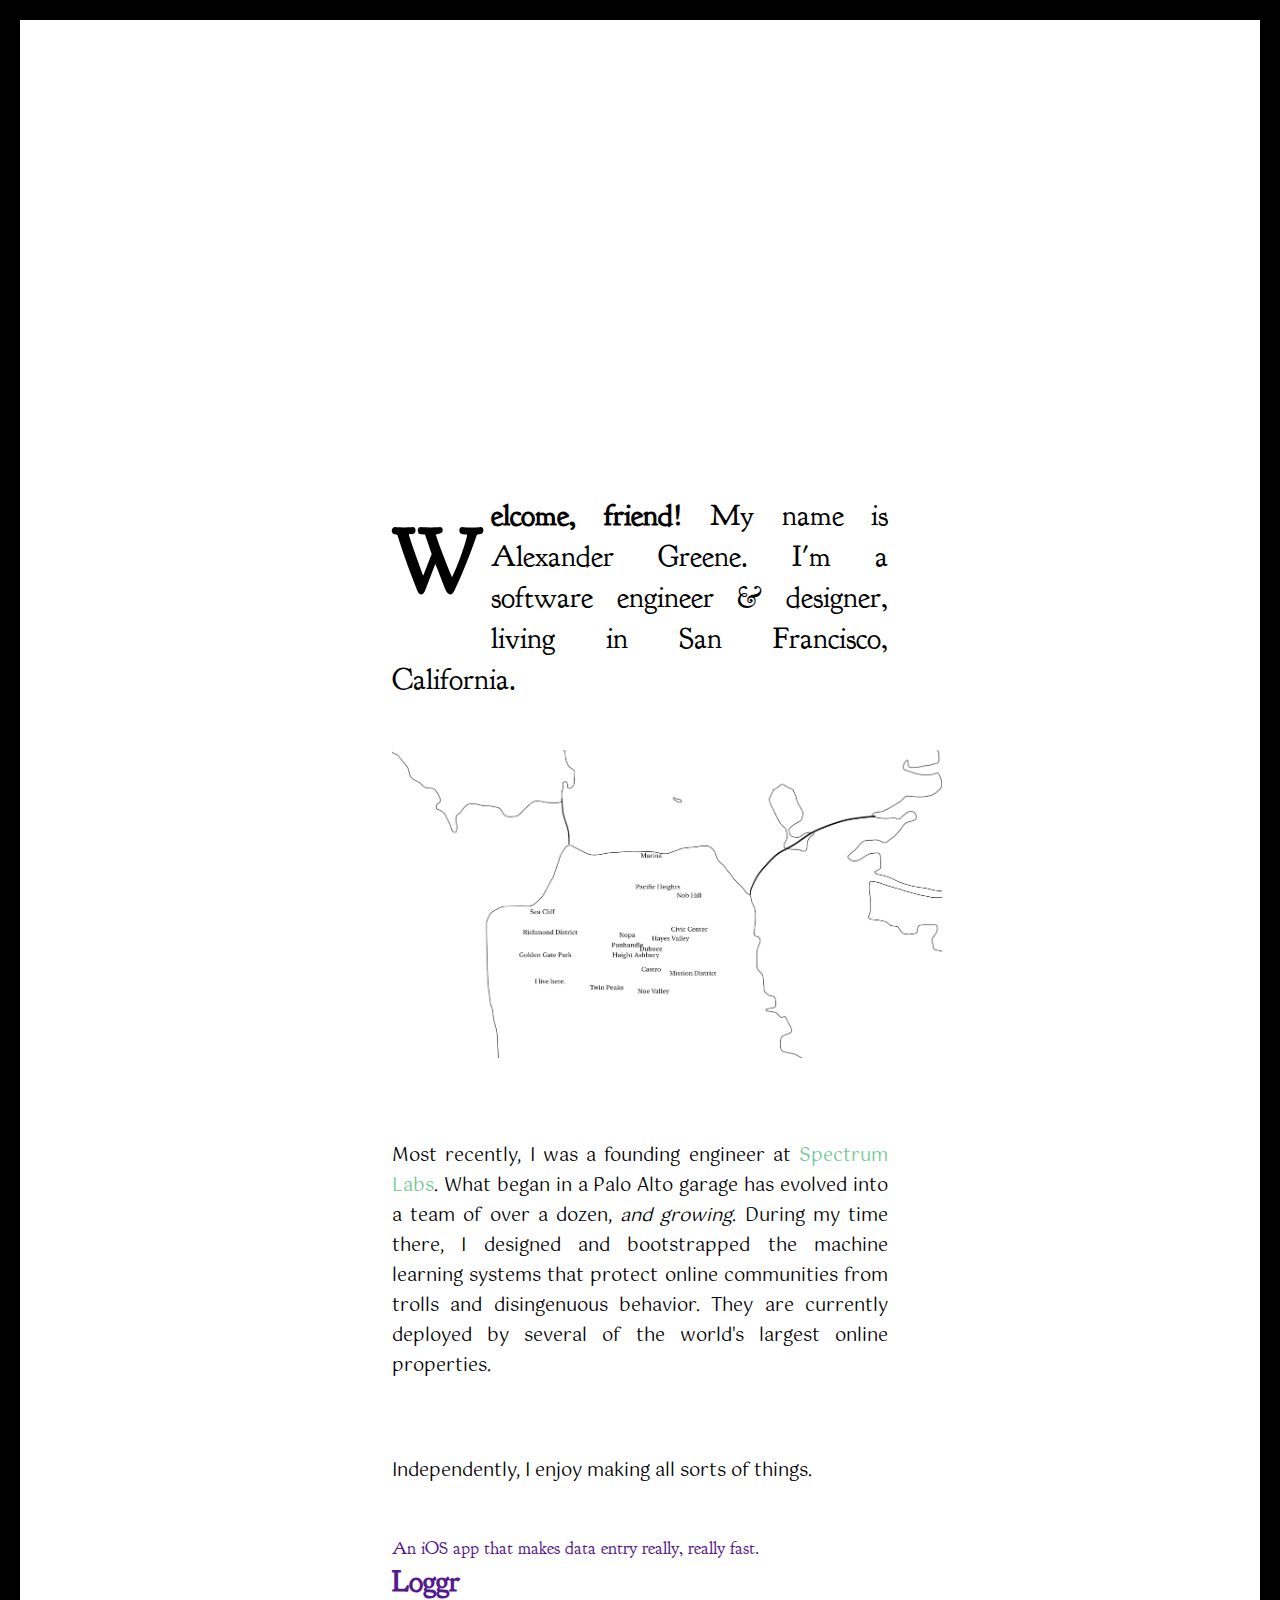
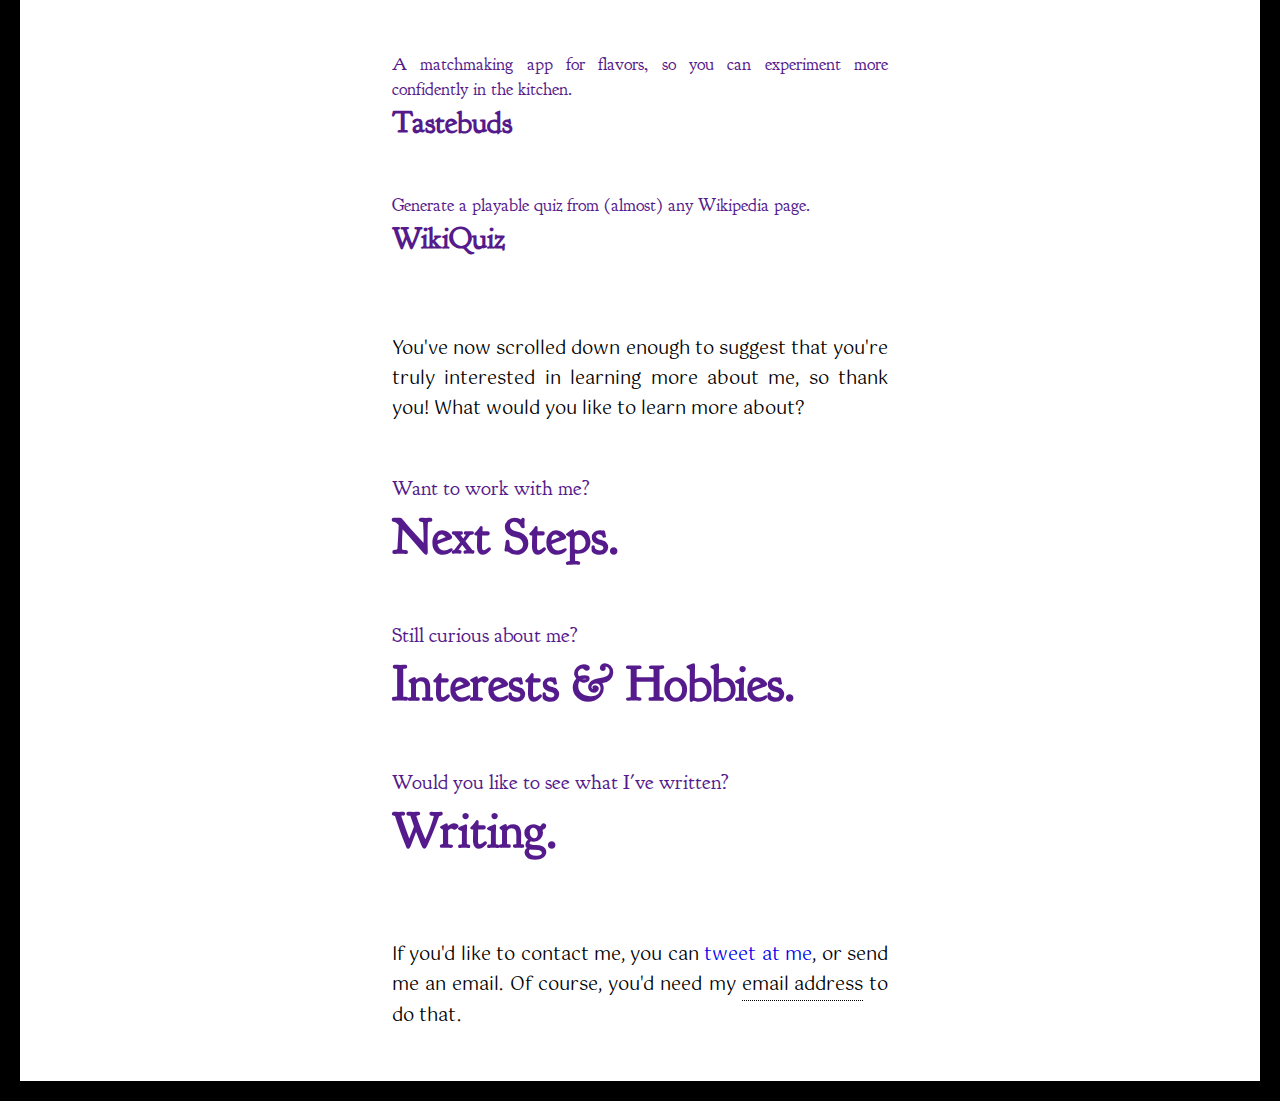
==== commit 8d1812f8: "moving to table of contents" ====
--- a/index.html
+++ b/index.html
@@ -50,13 +50,33 @@
 		<img width="550" alt="my map of san francisco" src="pics/map.png">
 		<!-- <div class="illustration"></div> -->
 
-		<p>More specifically, in the Sunset District of San Francisco. It's a beautiful place often overlooked by tourists and tech-folk alike. <a href="">I love living here.</a> My studio is filled with plants, maps, and old furniture.</p>
-
-
-		
-
-
-		<div class="square-deco-container container">
+		<p>Most recently, I was a founding engineer at <a style="color:rgb(111, 202, 149)" href="http://www.getspectrum.io">Spectrum Labs</a>. What began in a Palo Alto garage has evolved into a team of over a dozen, <em>and growing</em>. During my time there, I designed and bootstrapped the machine learning systems that protect online communities from trolls and disingenuous behavior. They are currently deployed by several of the world's largest online properties.</p>
+
+		<!-- <p>More specifically, in the Sunset District of San Francisco. It's a beautiful place often overlooked by tourists and tech-folk alike. <a href="">I love living here.</a> My studio is filled with plants, maps, and old furniture.</p> -->
+
+
+		<p>Independently, I enjoy making all sorts of things. </p>
+
+		<div class="goudy">
+			<a class="proj" href="">
+				<h2>An iOS app that makes data entry really, really fast.</h2>
+				<h1>Loggr</h1>
+			</a>
+
+			<a class="proj" href="">
+				<h2>A matchmaking app for flavors, so you can experiment more confidently in the kitchen.</h2>
+				<h1>Tastebuds</h1>
+			</a>
+
+			<a class="proj" href="">
+				<h2>Generate a playable quiz from (almost) any Wikipedia page.</h2>
+				<h1>WikiQuiz</h1>
+			</a>
+		</div>
+		
+
+
+		<!-- <div class="square-deco-container container">
 			<div class="square-deco-content">
 				<p style="font-size: 15px; margin-top: 10px; margin-bottom: 30px;">Currently, I am sheltered in place and working on a few projects, in between watering my plants and reorganizing the studio for the 9th time this week.</p>
 
@@ -71,12 +91,12 @@
 			<div class="square-deco-square-right-bottom"></div>
 			<div class="square-deco-tall"></div>
 			<div class="square-deco-wide"></div>
-		</div>
-		
-
-		<p>Most recently, I was a founding engineer at <a style="color:rgb(111, 202, 149)" href="http://www.getspectrum.io">Spectrum Labs</a>. What began in a Palo Alto garage has evolved into a team of over a dozen, <em>and growing</em>. During my time there, I designed and bootstrapped the machine learning systems that protect online communities from trolls and disingenuous behavior. They are currently deployed by several of the world's largest online properties.</p>
-
-		<p><em>Less recently,</em> I graduated from Cal Poly, San Luis Obispo with a B.S. in Computer Science. During college, I interned with <a style="color:rgb(212, 85, 51)" href="https://www.eventbrite.com">Eventbrite</a> & <a style="color:rgb(226, 99, 0)" href="https://www.hudl.com">Hudl</a>, and participated in a bunch of <a href="">incredibly fun hackathons.</a></p>
+		</div> -->
+		
+
+		
+
+		<!-- <p><em>Less recently,</em> I graduated from Cal Poly, San Luis Obispo with a B.S. in Computer Science. During college, I interned with <a style="color:rgb(212, 85, 51)" href="https://www.eventbrite.com">Eventbrite</a> & <a style="color:rgb(226, 99, 0)" href="https://www.hudl.com">Hudl</a>, and participated in a bunch of <a href="">incredibly fun hackathons.</a></p> -->
 
 <!-- 		<div class="square-deco-container container">
 			<div class="square-deco-content">
@@ -111,12 +131,14 @@
 			<p>Rebuilt a video-editing web app.</p>
 		</div>
 	</div> -->
-	
-	<div class="text-column gotu">
-		<p><strong>Independently</strong>, I craft internet projects...</p>
-	</div>
-	
-	<div class="row goudy">
+
+
+	
+	
+
+
+	
+	<!-- <div class="row goudy">
 		<div class="row-item project">
 				<span class="company" style="color:green">Loggr</span> is an iOS app that makes data entry really, really fast.				
 		</div>
@@ -158,7 +180,7 @@
 		<div class="row-item project">
 				<span class="company" style="color:dodgerblue">Interior & Environmental</span> designs	
 		</div>
-	</div>
+	</div> -->
 
 <!-- <div class="stanley">S T A N L E Y here again!</div> --> 
 	<div class="text-column gotu">
@@ -207,7 +229,7 @@
  -->
 
 		
-		<hr>
+		<!-- <hr> -->
 		<p class="">If you'd like to contact me, you can <a href="https://www.twitter.com/alexg473">tweet at me</a>, or send me an email. Of course, you'd need my 
 			<span class="tooltip">email address
 				<span class="tooltiptext">alexgrn7@gmail.com</span>
--- a/style.css
+++ b/style.css
@@ -64,6 +64,22 @@
 /*    border: 1px solid black;
 */    padding: 10px;
     font-weight: 700;
+}
+
+
+.proj h2 {
+    margin: 0;
+    font-size: 18px;
+}
+
+.proj h1 {
+    margin-top: 0;
+    margin-bottom: 50px; 
+    font-size: 30px;
+}
+
+.proj:hover h2:after{
+    content: '..';
 }
 
 
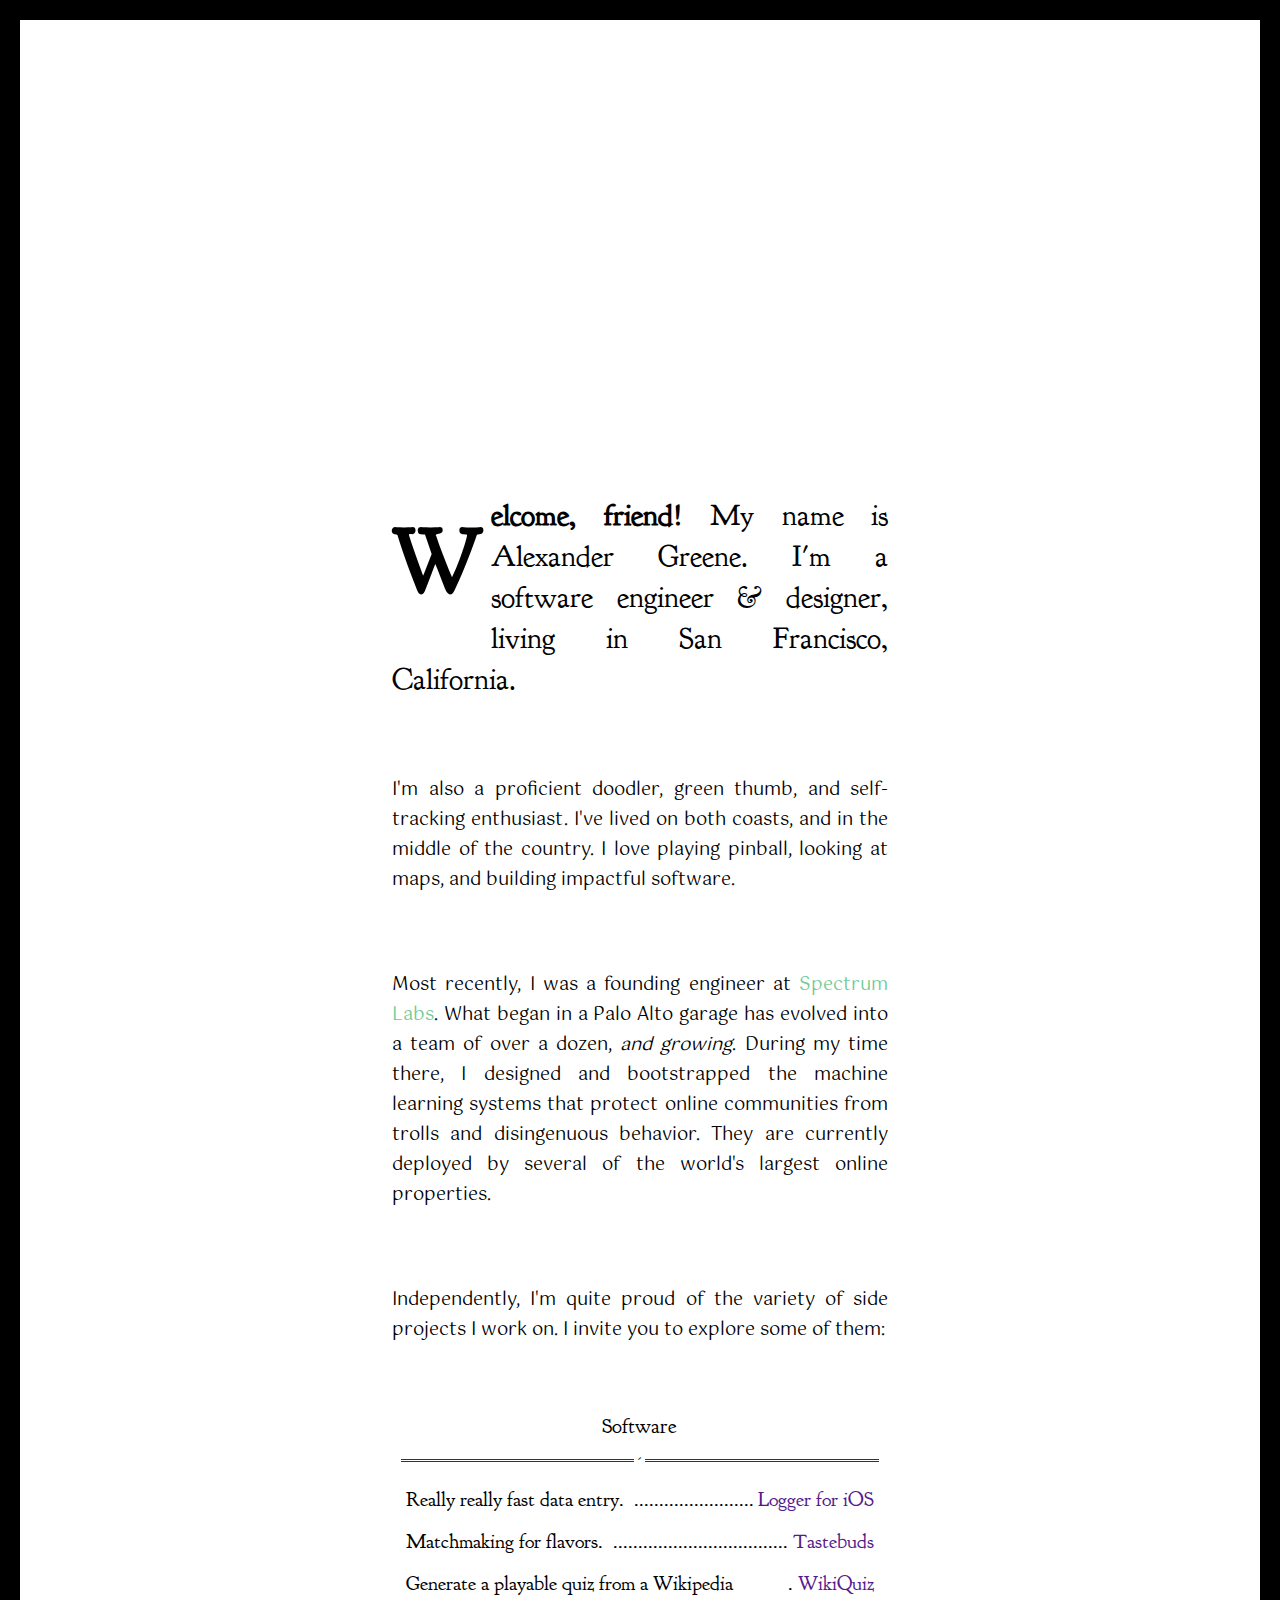
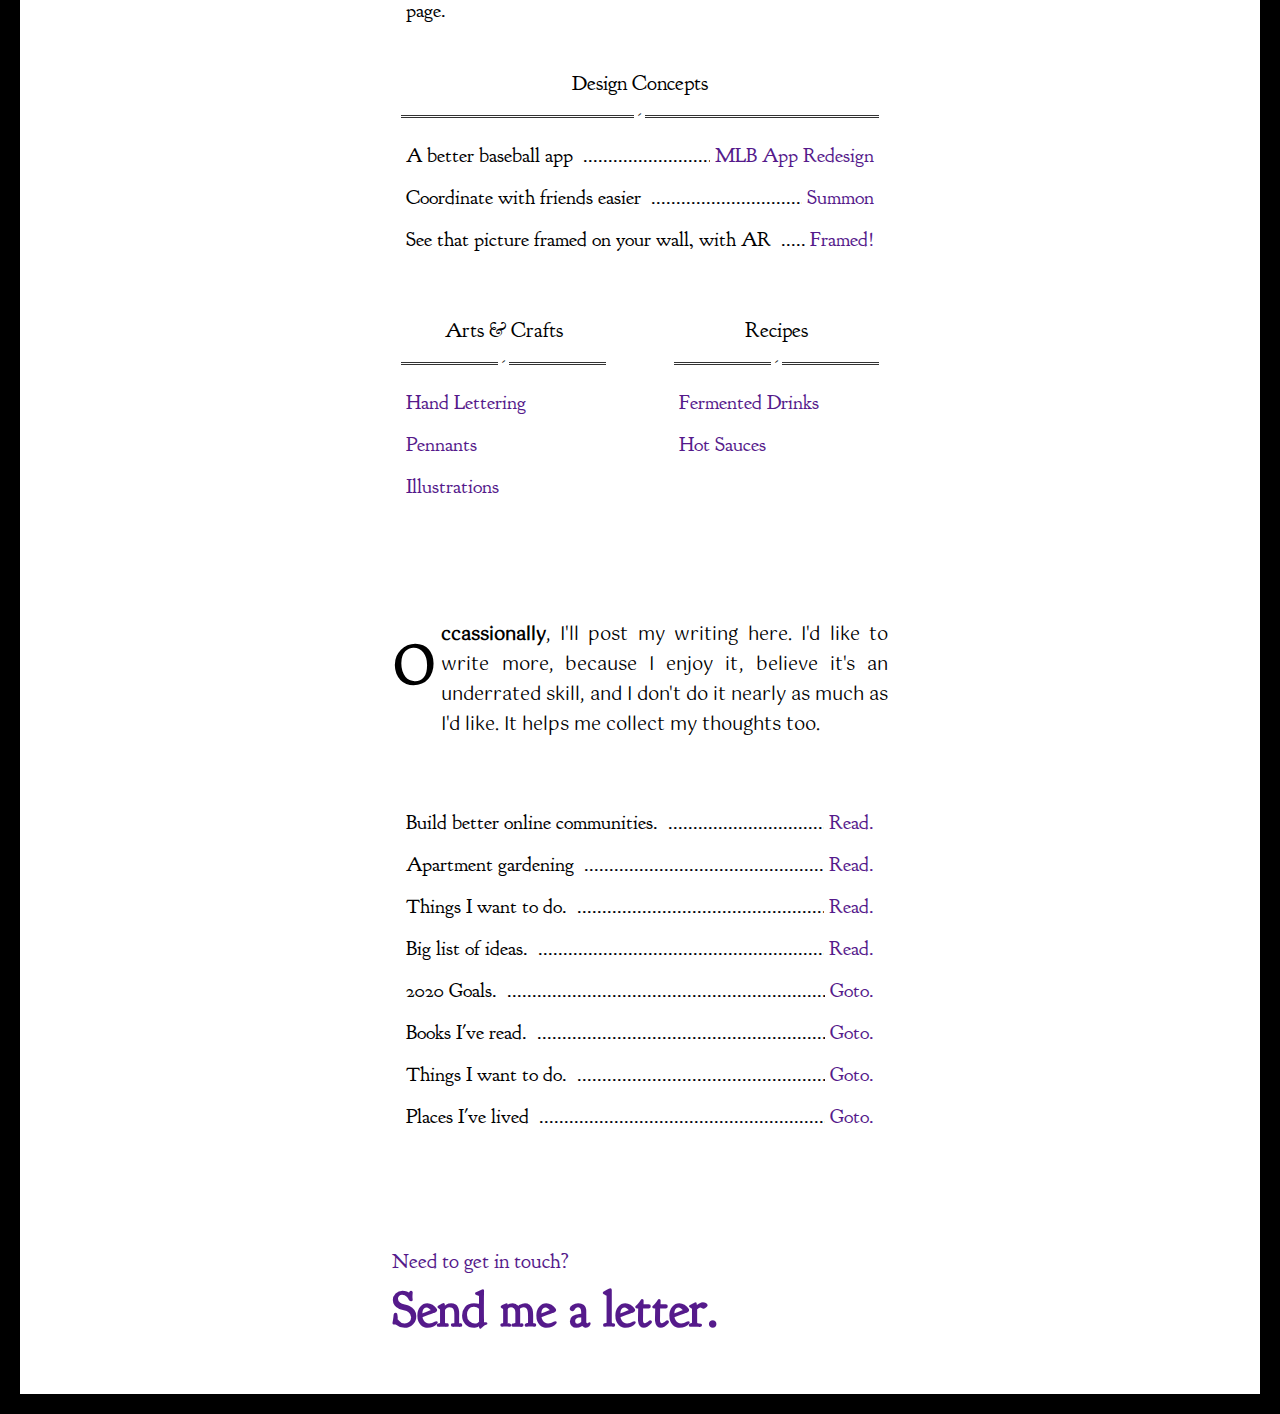
==== commit f1f8222c: "menu built" ====
--- a/index.html
+++ b/index.html
@@ -47,41 +47,21 @@
 		<p class="goudy drop-cap" style="font-size: 30px;"><strong>Welcome, friend!</strong> My name is Alexander Greene. I'm a software engineer & designer, living in San Francisco, California.
 		</p>
 
-		<img width="550" alt="my map of san francisco" src="pics/map.png">
+		<p>I'm also a proficient doodler, green thumb, and self-tracking enthusiast. I've lived on both coasts, and in the middle of the country. I love playing pinball, looking at maps, and building impactful software.  
+		</p>
+
+		<!-- <img width="550" alt="my map of san francisco" src="pics/map.png"> -->
 		<!-- <div class="illustration"></div> -->
 
 		<p>Most recently, I was a founding engineer at <a style="color:rgb(111, 202, 149)" href="http://www.getspectrum.io">Spectrum Labs</a>. What began in a Palo Alto garage has evolved into a team of over a dozen, <em>and growing</em>. During my time there, I designed and bootstrapped the machine learning systems that protect online communities from trolls and disingenuous behavior. They are currently deployed by several of the world's largest online properties.</p>
-
-		<!-- <p>More specifically, in the Sunset District of San Francisco. It's a beautiful place often overlooked by tourists and tech-folk alike. <a href="">I love living here.</a> My studio is filled with plants, maps, and old furniture.</p> -->
-
-
-		<p>Independently, I enjoy making all sorts of things. </p>
-
-		<div class="goudy">
-			<a class="proj" href="">
-				<h2>An iOS app that makes data entry really, really fast.</h2>
-				<h1>Loggr</h1>
-			</a>
-
-			<a class="proj" href="">
-				<h2>A matchmaking app for flavors, so you can experiment more confidently in the kitchen.</h2>
-				<h1>Tastebuds</h1>
-			</a>
-
-			<a class="proj" href="">
-				<h2>Generate a playable quiz from (almost) any Wikipedia page.</h2>
-				<h1>WikiQuiz</h1>
-			</a>
-		</div>
-		
 
 
 		<!-- <div class="square-deco-container container">
 			<div class="square-deco-content">
-				<p style="font-size: 15px; margin-top: 10px; margin-bottom: 30px;">Currently, I am sheltered in place and working on a few projects, in between watering my plants and reorganizing the studio for the 9th time this week.</p>
-
-				<span class="float-left">Learn more about what I've been up to...</span>
-				<a href="" class="float-right">↠ Follow me.</a>
+				<p style="font-size: 15px; margin-top: 10px; margin-bottom: 30px;">Right now, I'm figuring out what to do next. If you have a project or opportunity you'd like to share, let's grab a (virtual) coffee.<br><br>Industries that interest me most include: consumer applications, public transportation, online communities, and education.</p>
+
+				<span class="float-left">Learn more about what gets me excited</span>
+				<a href="" class="float-right">↠ Read.</a>
 				
 			</div>
 			<div class="square-deco-inner"></div>
@@ -91,10 +71,170 @@
 			<div class="square-deco-square-right-bottom"></div>
 			<div class="square-deco-tall"></div>
 			<div class="square-deco-wide"></div>
-		</div> -->
-		
-
-		
+		</div>
+ -->
+		<!-- <p>More specifically, in the Sunset District of San Francisco. It's a beautiful place often overlooked by tourists and tech-folk alike. <a href="">I love living here.</a> My studio is filled with plants, maps, and old furniture.</p> -->
+
+
+		<p>Independently, I'm quite proud of the variety of side projects I work on. I invite you to explore some of them:</p>
+	</div>
+
+	<div class="row goudy">
+		<div class="col">
+			<div class="col-section">
+				<!-- <div id="circle"></div> -->
+				<h2 class="header">Software</h2>
+				<hr>
+				<ul>
+					<li class="item">
+						<span>Really really fast data entry.</span>
+						<span class="dots"> .............................................................................................................................................................. </span>
+						<span><a href="">Logger for iOS</a></span>
+					</li>
+					<li class="item">
+						<span>Matchmaking for flavors.</span>
+						<span class="dots"> .............................................................................................................................................................. </span>
+						<span><a href="">Tastebuds</a></span>
+					</li>
+					<li class="item">
+						<span>Generate a playable quiz from a Wikipedia page.</span>
+						<span class="dots"> .............................................................................................................................................................. </span>
+						<span><a href="">WikiQuiz</a></span>
+					</li>
+					<!-- <li class="item">Personal website of Devon Renée</li> -->
+				</ul>
+			</div>
+			<div class="col-section">
+				<!-- <div id="circle"></div> -->
+				<h2 class="header">Design Concepts</h2>
+				<hr>
+				<ul>
+					<li class="item">
+						<span>A better baseball app</span>
+						<span class="dots"> .............................................................................................................................................................. </span>
+						<span><a href="">MLB App Redesign</a></span>
+					</li>
+					<li class="item">
+						<span>Coordinate with friends easier</span>
+						<span class="dots"> .............................................................................................................................................................. </span>
+						<span><a href="">Summon</a></span>
+					</li>
+					<li class="item">
+						<span>See that picture framed on your wall, with AR</span>
+						<span class="dots"> .............................................................................................................................................................. </span>
+						<span><a href="">Framed!</a></span>
+					</li>
+				</ul>
+			</div>
+		</div>
+
+		<!-- <div class="col">
+			
+		</div> -->
+	</div>
+
+
+	<div class="row goudy"> 
+		<div class="col-left">
+			<div class="col-section">
+				<!-- <div id="circle"></div> -->
+				<h2 class="header">Arts & Crafts</h2>
+				<hr>
+				<ul>
+					<li class="item"><a href="">Hand Lettering</a></li>
+					<li class="item"><a href="">Pennants</a></li>
+					<li class="item"><a href="">Illustrations</a></li>
+				</ul>
+			</div>
+		</div>
+
+		<div class="col-right">
+			<div class="col-section">
+				<!-- <div id="circle"></div> -->
+				<h2 class="header">Recipes</h2>
+				<hr>
+				<ul>
+					<li class="item"><a href="">Fermented Drinks</a></li>
+					<li class="item"><a href="">Hot Sauces</a></li>
+				</ul>
+			</div>
+		</div>
+
+	</div>
+	<div class="text-column gotu">
+		<p class="drop-cap"><strong>Occassionally</strong>, I'll post my writing here. I'd like to write more, because I enjoy it, believe it's an underrated skill, and I don't do it nearly as much as I'd like. It helps me collect my thoughts too.</p>
+	</div>
+
+	<div class="row goudy">
+		<div class="col">
+			<div class="col-section">
+				<!-- <div id="circle"></div> -->
+				
+				<ul>
+					<li class="item">
+						<span>Build better online communities.</span>
+						<span class="dots"> .............................................................................................................................................................. </span>
+						<span><a href="">Read.</a></span>
+					</li>
+					<li class="item">
+						<span>Apartment gardening</span>
+						<span class="dots"> .............................................................................................................................................................. </span>
+						<span><a href="">Read.</a></span>
+					</li>
+					<li class="item">
+						<span>Things I want to do.</span>
+						<span class="dots"> .............................................................................................................................................................. </span>
+						<span><a href="">Read.</a></span>
+					</li>
+					<li class="item">
+						<span>Big list of ideas.</span>
+						<span class="dots"> .............................................................................................................................................................. </span>
+						<span><a href="">Read.</a></span>
+					</li>
+					<li class="item">
+						<span>2020 Goals.</span>
+						<span class="dots"> .............................................................................................................................................................. </span>
+						<span><a href="">Goto.</a></span>
+					</li>
+					<li class="item">
+						<span>Books I've read.</span>
+						<span class="dots"> .............................................................................................................................................................. </span>
+						<span><a href="">Goto.</a></span>
+					</li>
+					<li class="item">
+						<span>Things I want to do.</span>
+						<span class="dots"> .............................................................................................................................................................. </span>
+						<span><a href="">Goto.</a></span>
+					</li>
+					<li class="item">
+						<span>Places I've lived</span>
+						<span class="dots"> .............................................................................................................................................................. </span>
+						<span><a href="">Goto.</a></span>
+					</li>
+					<!-- <li class="item">Personal website of Devon Renée</li> -->
+				</ul>
+			</div>
+			
+		</div>
+
+		<!-- <div class="col">
+			
+		</div> -->
+	</div>
+			<!-- <a class="proj" href="">
+				<h2>An iOS app that makes data entry really, really fast.</h2>
+				<h1>Loggr</h1>
+			</a>
+
+			<a class="proj" href="">
+				<h2></h2>
+				<h1>Tastebuds</h1>
+			</a>
+
+			<a class="proj" href="">
+				<h2></h2>
+				<h1>WikiQuiz</h1>
+			</a> -->	
 
 		<!-- <p><em>Less recently,</em> I graduated from Cal Poly, San Luis Obispo with a B.S. in Computer Science. During college, I interned with <a style="color:rgb(212, 85, 51)" href="https://www.eventbrite.com">Eventbrite</a> & <a style="color:rgb(226, 99, 0)" href="https://www.hudl.com">Hudl</a>, and participated in a bunch of <a href="">incredibly fun hackathons.</a></p> -->
 
@@ -109,7 +249,7 @@
 
 		<!-- <a href="#" class="myButton">Explore work experience.</a> -->
 		<!-- <a href="#" class="myButton">Request Résumé</a> -->
-	</div>
+	
 
 	<!-- <div class="row">
 		<div class="row-item experience">
@@ -192,22 +332,21 @@
 			</div>
 		</div> -->
 
-		<p>You've now scrolled down enough to suggest that you're truly interested in learning more about me, so thank you! What would you like to learn more about?</p>
-
+		
+		<!-- <p>You've now scrolled down enough to suggest that you're truly interested in learning more about me, so thank you! What would you like to learn more about?</p> -->
+		<br>
+		<br>
+		<br>
 		<div class="goudy">
-			<a class="toc" href="">
+			<!-- <a class="toc" href="">
 				<h2>Want to work with me?</h2>
 				<h1>Next Steps.</h1>
-			</a>
+			</a> -->
+
 
 			<a class="toc" href="">
-				<h2>Still curious about me?</h2>
-				<h1>Interests & Hobbies.</h1>
-			</a>
-
-			<a class="toc" href="">
-				<h2>Would you like to see what I've written?</h2>
-				<h1>Writing.</h1>
+				<h2>Need to get in touch?</h2>
+				<h1>Send me a letter.</h1>
 			</a>
 		</div>
 
@@ -230,11 +369,11 @@
 
 		
 		<!-- <hr> -->
-		<p class="">If you'd like to contact me, you can <a href="https://www.twitter.com/alexg473">tweet at me</a>, or send me an email. Of course, you'd need my 
+<!-- 		<p class="">If you'd like to contact me, you can <a href="https://www.twitter.com/alexg473">tweet at me</a>, or send me an email. Of course, you'd need my 
 			<span class="tooltip">email address
 				<span class="tooltiptext">alexgrn7@gmail.com</span>
 			</span> 
-		to do that.</p>
+		to do that.</p> -->
 
 		
 
--- a/style.css
+++ b/style.css
@@ -66,6 +66,61 @@
     font-weight: 700;
 }
 
+.col {
+    width: 70%;
+    margin-left: auto;
+    margin-right: auto;
+    text-align: left;
+}
+
+.col-left {
+    width: 30%;
+    text-align: left;
+    margin-left: auto;
+    margin-right: 5%;
+}
+
+.col-right {
+    width: 30%;
+    text-align: left;
+    margin-right: auto;
+    margin-left: 5%;
+}
+
+.col-section {
+    margin-bottom: 40px;
+}
+
+.col-section .header {
+    text-align: center;
+}
+
+.col-section h2 {
+
+}
+
+.col-section ul {
+    list-style-type: none;
+    padding: 0;
+}
+
+.col-section li {
+    font-size: 20px;
+    display: flex;                     /* 1 */
+    align-items: baseline;             /* 2 */
+    margin-bottom: 5px;
+}
+
+
+.col-section li > * {
+  padding: 5px;
+  margin: 0;
+}
+
+.col-section .dots {
+  flex: 1;                          /* 3 */
+  overflow: hidden;                 /* 4 */
+}
 
 .proj h2 {
     margin: 0;
@@ -122,7 +177,7 @@
 
 hr:after {
     background: #fff;
-    content: '+';
+    content: '-';
     padding: 0 4px;
     position: relative;
     top: -13px;
@@ -131,22 +186,6 @@
 .nav {
     margin-top: 40px;
     margin-bottom: 40px;
-}
-
-ul {
-  list-style-type: none;
-  margin: auto;
-  padding: 0;
-  text-align: center;
-  font-weight: 700;
-}
-
-ul li {
-  display: inline;
-  padding: 10px;
-  margin-left: auto;
-  margin-right: auto
-
 }
 
 a {
@@ -474,11 +513,10 @@
 
 
 #circle {
-  width: 70px;
-  height: 70px;
-  background: #dc4921;
+  width: 30px;
+  height: 30px;
+  background: palegoldenrod;
   border-radius: 50%;
-  float: left;
 }
 
 
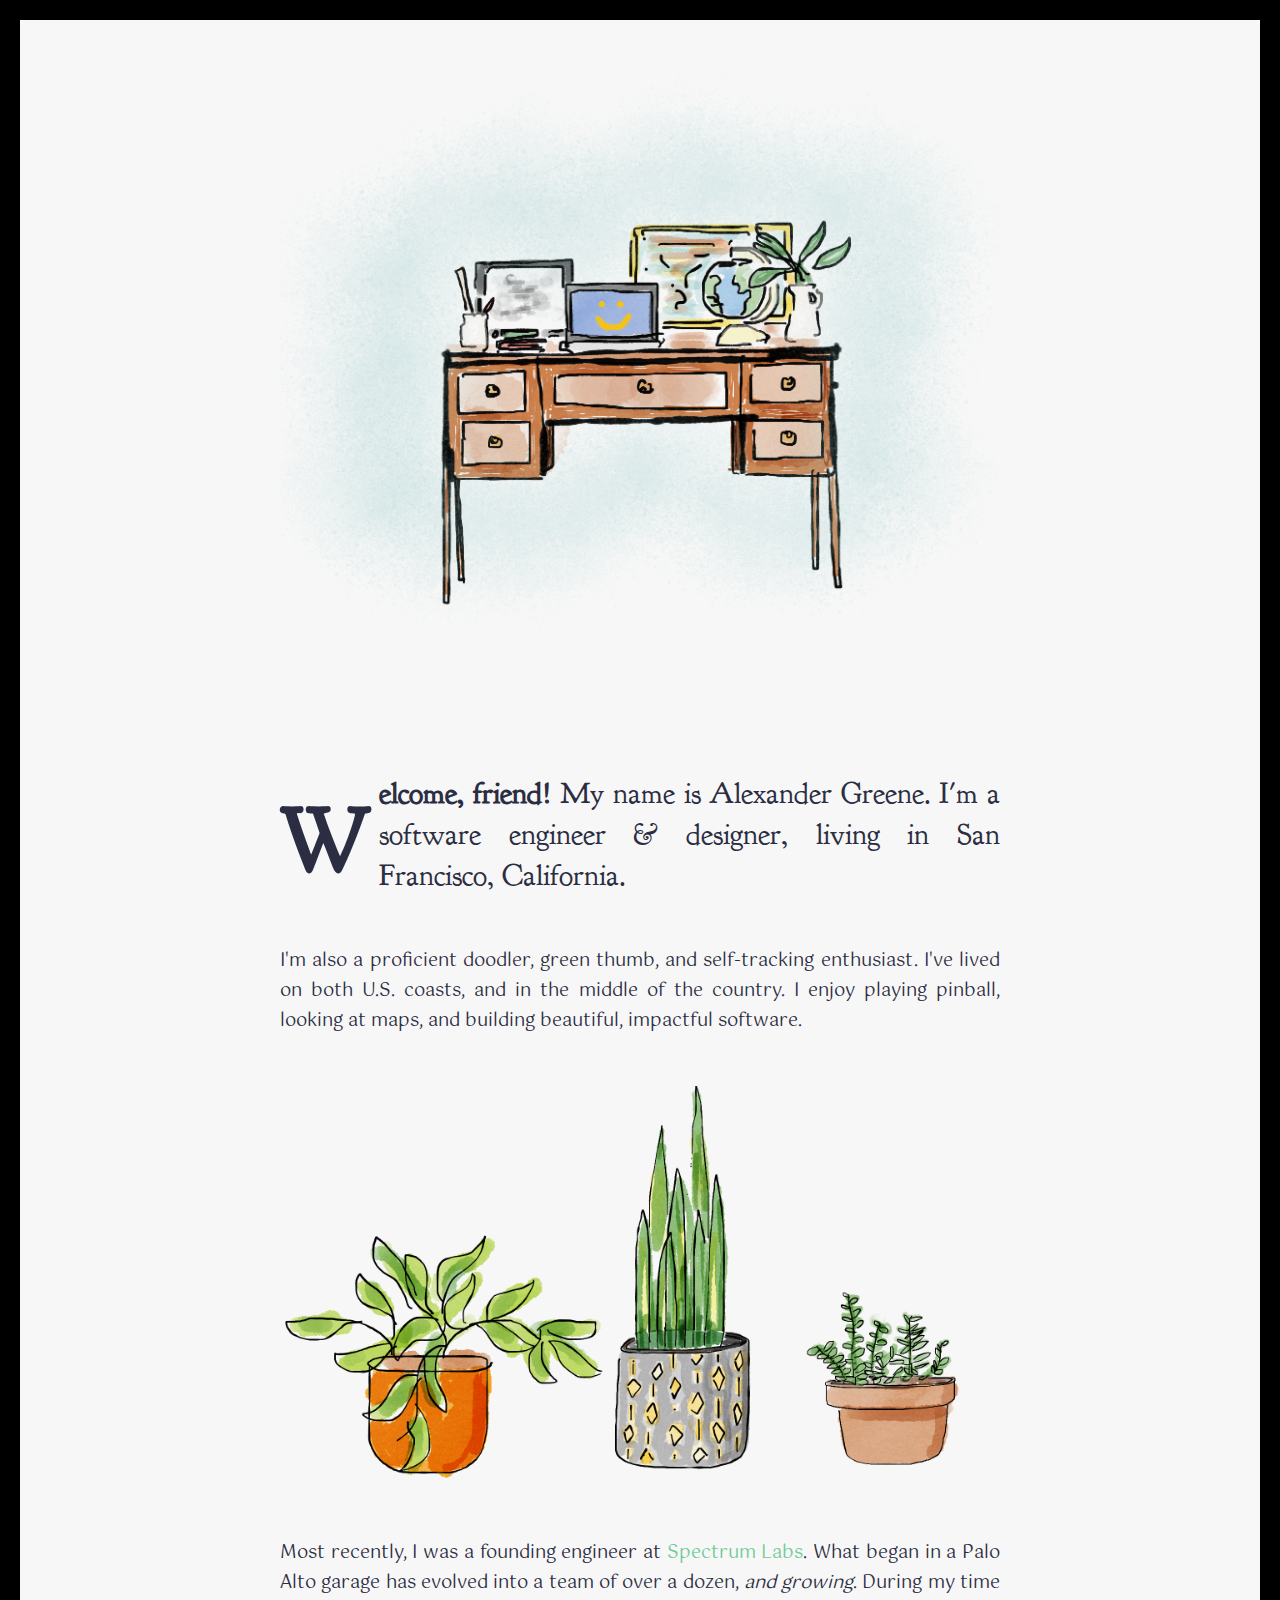
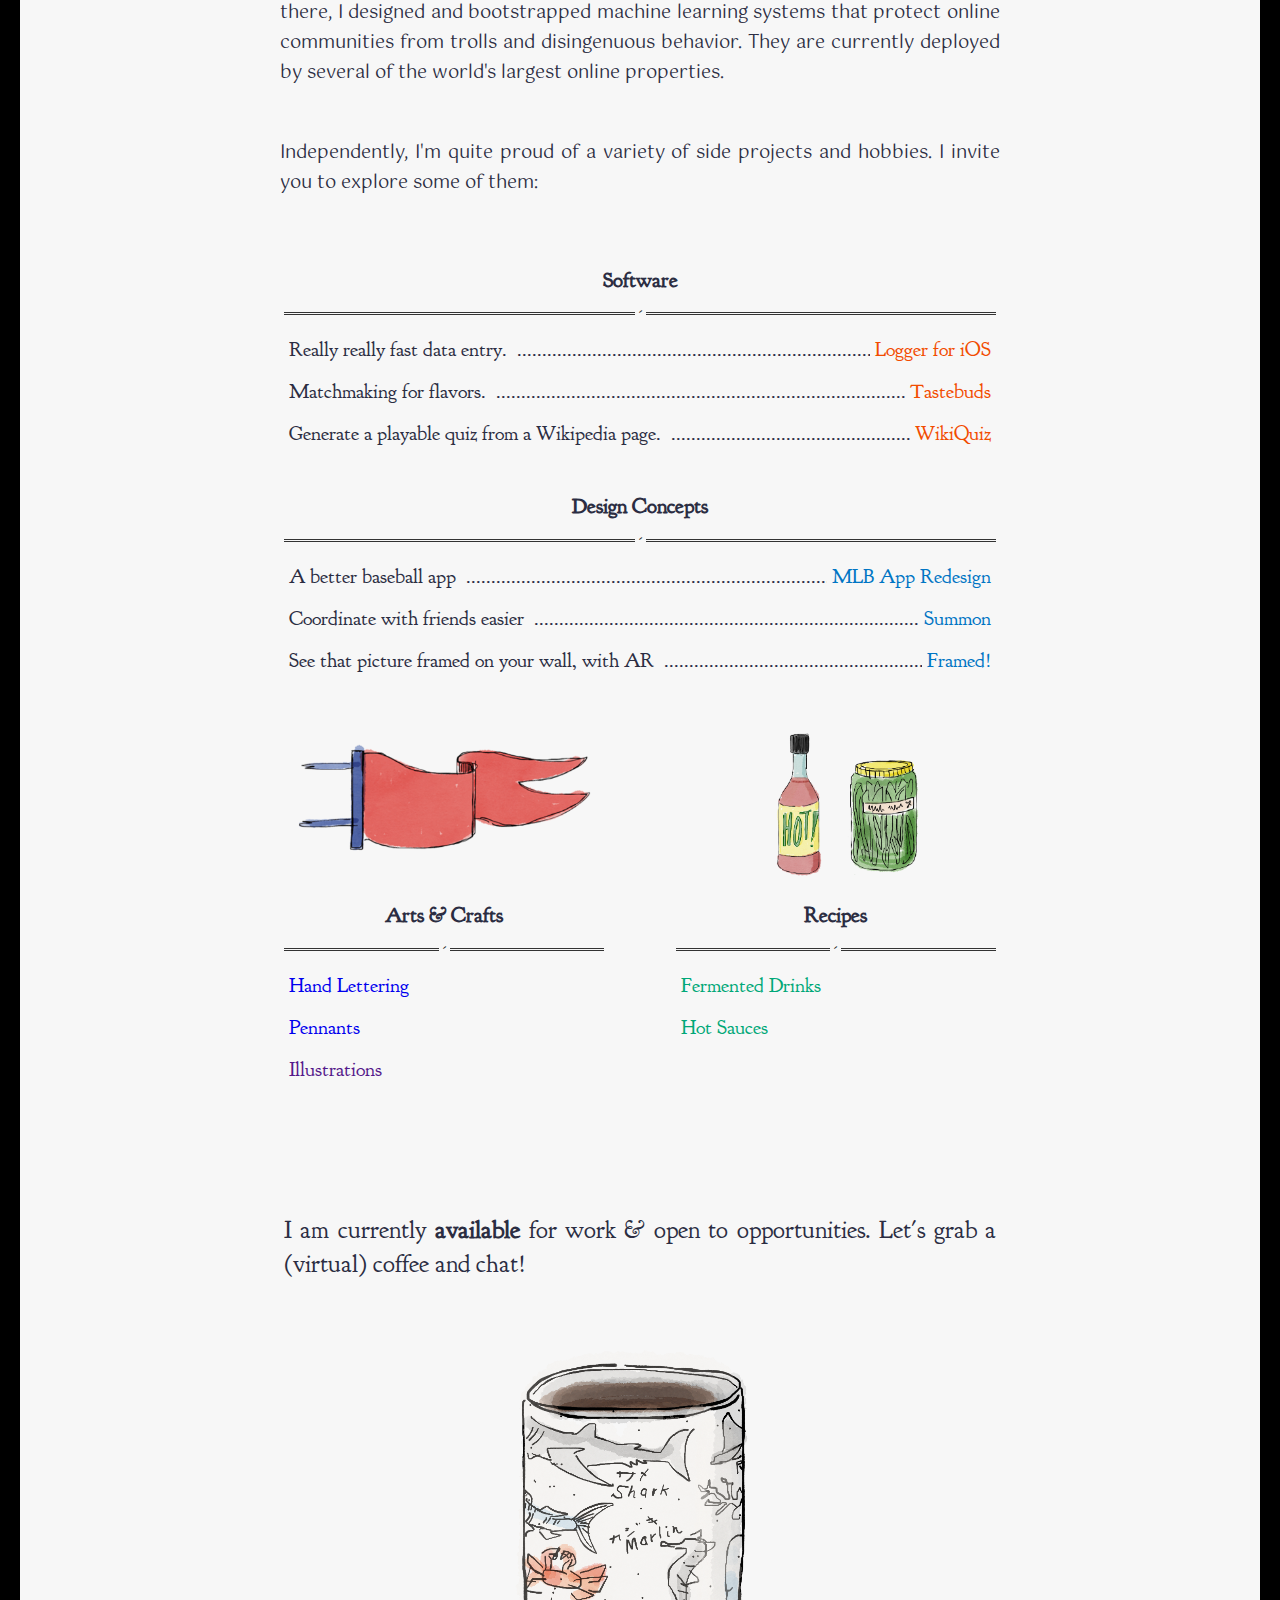
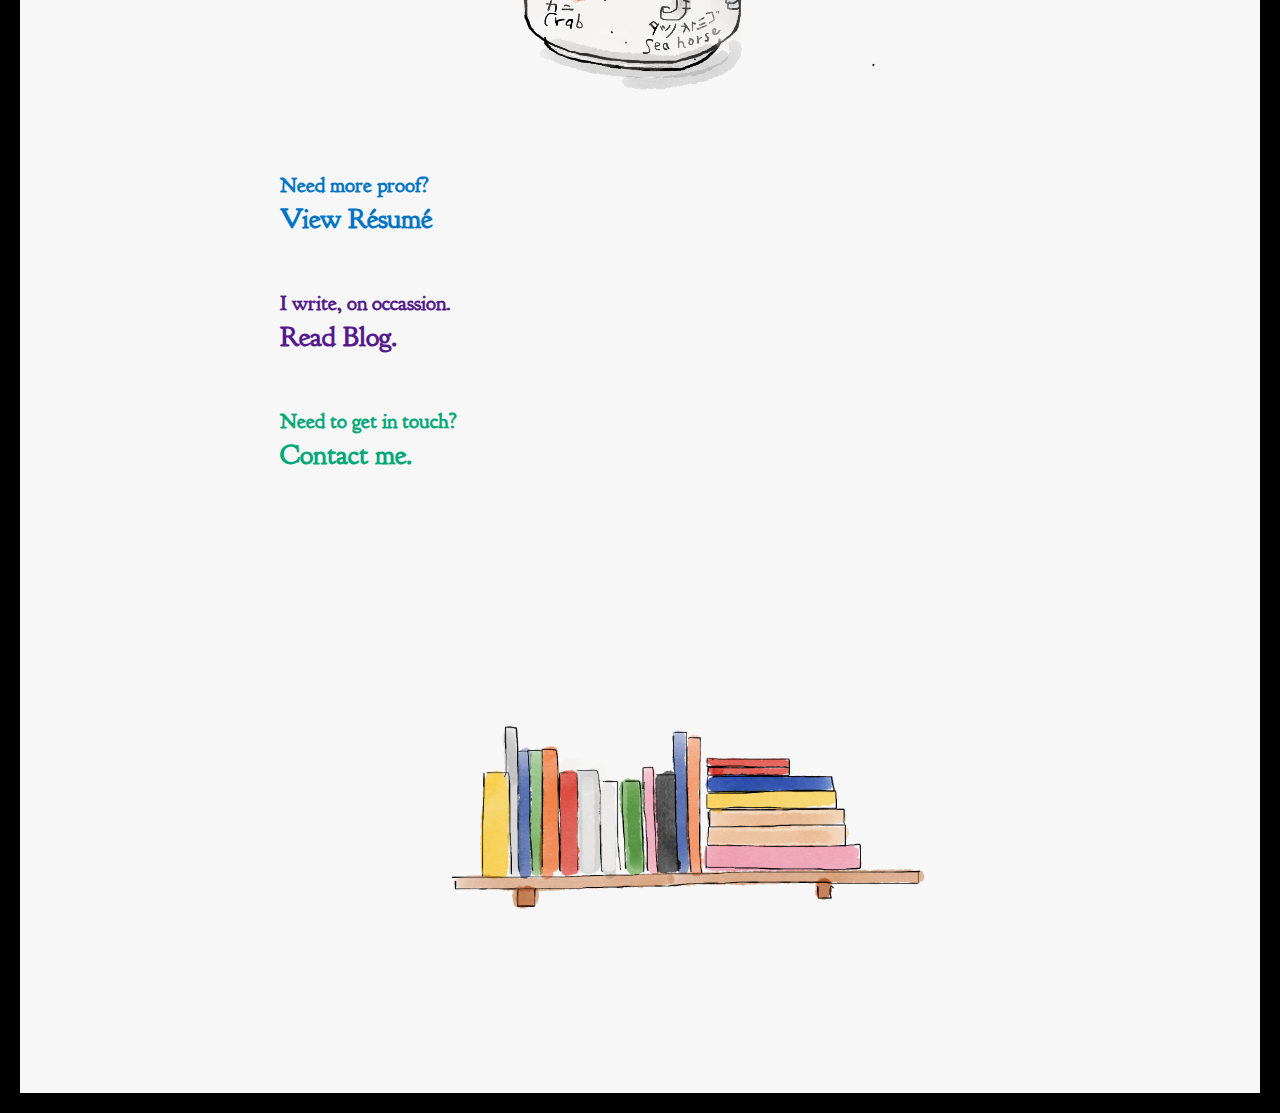
==== commit fe930863: "lookin good" ====
--- a/index.html
+++ b/index.html
@@ -11,381 +11,131 @@
   <meta name="viewport" content="width=device-width" />
 
   <link rel="stylesheet" href="style.css">  
-
-  <!--[if lt IE 9]>
-  <script src="http://html5shiv.googlecode.com/svn/trunk/html5.js"></script>
-  
-  <![endif]-->
   
 </head>
 
 <body>
-	<div class="body-border">
-
-	
-
-
 	<div class="text-column gotu">
-		<!-- <h1 class="gotu center">AG</h1> -->
-		<!-- <hr> -->
-		<!-- <div  class=" opensans" style="font-weight: 400; text-align: center;">
-			<div  class=" opensans" style="font-size: 70px; font-weight: 700;">
-				Welcome, friend!
-			</div>
-			<div style="font-size: 25px; ">
-				This is the personal page of Alexander Greene, a software engineer & designer living in San Francisco, California.
-			</div>
-		</div> -->
-		
-<!-- 		<div class="opensans">
-			<span style="font-size: 55px; font-weight: 700">Welcome friend!</span>
-			<span style="font-size: 45px">This is the personal website of</span>
-			<span style="font-size: 35px">Alex Greene, a software engineer &</span>
-			<span style="font-size: 25px">designer living in San Francisco, CA.</span>
-		</div> -->
+		<img class="img-full" alt="My Home Office" src="pics/desk.png">
 
 		<p class="goudy drop-cap" style="font-size: 30px;"><strong>Welcome, friend!</strong> My name is Alexander Greene. I'm a software engineer & designer, living in San Francisco, California.
 		</p>
 
-		<p>I'm also a proficient doodler, green thumb, and self-tracking enthusiast. I've lived on both coasts, and in the middle of the country. I love playing pinball, looking at maps, and building impactful software.  
+		<p>I'm also a proficient doodler, green thumb, and self-tracking enthusiast. I've lived on both U.S. coasts, and in the middle of the country. I enjoy playing pinball, looking at maps, and building beautiful, impactful software.  
 		</p>
 
-		<!-- <img width="550" alt="my map of san francisco" src="pics/map.png"> -->
-		<!-- <div class="illustration"></div> -->
+		<img class="img-full" alt="One of my many plants" src="pics/plants.png">
 
-		<p>Most recently, I was a founding engineer at <a style="color:rgb(111, 202, 149)" href="http://www.getspectrum.io">Spectrum Labs</a>. What began in a Palo Alto garage has evolved into a team of over a dozen, <em>and growing</em>. During my time there, I designed and bootstrapped the machine learning systems that protect online communities from trolls and disingenuous behavior. They are currently deployed by several of the world's largest online properties.</p>
+		<p>Most recently, I was a founding engineer at <a style="color:rgb(111, 202, 149)" href="http://www.getspectrum.io">Spectrum Labs</a>. What began in a Palo Alto garage has evolved into a team of over a dozen, <em>and growing</em>. During my time there, I designed and bootstrapped machine learning systems that protect online communities from trolls and disingenuous behavior. They are currently deployed by several of the world's largest online properties.</p>
 
-
-		<!-- <div class="square-deco-container container">
-			<div class="square-deco-content">
-				<p style="font-size: 15px; margin-top: 10px; margin-bottom: 30px;">Right now, I'm figuring out what to do next. If you have a project or opportunity you'd like to share, let's grab a (virtual) coffee.<br><br>Industries that interest me most include: consumer applications, public transportation, online communities, and education.</p>
-
-				<span class="float-left">Learn more about what gets me excited</span>
-				<a href="" class="float-right">↠ Read.</a>
-				
-			</div>
-			<div class="square-deco-inner"></div>
-			<div class="square-deco-square-left-top"></div>
-			<div class="square-deco-square-left-bottom"></div>
-			<div class="square-deco-square-right-top"></div>
-			<div class="square-deco-square-right-bottom"></div>
-			<div class="square-deco-tall"></div>
-			<div class="square-deco-wide"></div>
-		</div>
- -->
-		<!-- <p>More specifically, in the Sunset District of San Francisco. It's a beautiful place often overlooked by tourists and tech-folk alike. <a href="">I love living here.</a> My studio is filled with plants, maps, and old furniture.</p> -->
-
-
-		<p>Independently, I'm quite proud of the variety of side projects I work on. I invite you to explore some of them:</p>
+		<p>Independently, I'm quite proud of a variety of side projects and hobbies. I invite you to explore some of them:</p>
 	</div>
 
 	<div class="row goudy">
 		<div class="col">
 			<div class="col-section">
-				<!-- <div id="circle"></div> -->
 				<h2 class="header">Software</h2>
 				<hr>
 				<ul>
 					<li class="item">
 						<span>Really really fast data entry.</span>
-						<span class="dots"> .............................................................................................................................................................. </span>
-						<span><a href="">Logger for iOS</a></span>
+						<span class="dots"></span>
+						<span><a class="orange" href="">Logger for iOS</a></span>
 					</li>
 					<li class="item">
 						<span>Matchmaking for flavors.</span>
-						<span class="dots"> .............................................................................................................................................................. </span>
-						<span><a href="">Tastebuds</a></span>
+						<span class="dots"></span>
+						<span><a class="orange" href="">Tastebuds</a></span>
 					</li>
 					<li class="item">
 						<span>Generate a playable quiz from a Wikipedia page.</span>
-						<span class="dots"> .............................................................................................................................................................. </span>
-						<span><a href="">WikiQuiz</a></span>
+						<span class="dots"></span>
+						<span><a class="orange" href="https://github.com/alexgreene/WikiQuiz">WikiQuiz</a></span>
 					</li>
-					<!-- <li class="item">Personal website of Devon Renée</li> -->
 				</ul>
 			</div>
 			<div class="col-section">
-				<!-- <div id="circle"></div> -->
 				<h2 class="header">Design Concepts</h2>
 				<hr>
 				<ul>
 					<li class="item">
 						<span>A better baseball app</span>
-						<span class="dots"> .............................................................................................................................................................. </span>
-						<span><a href="">MLB App Redesign</a></span>
+						<span class="dots"></span>
+						<span><a class="blue" href="">MLB App Redesign</a></span>
 					</li>
 					<li class="item">
 						<span>Coordinate with friends easier</span>
-						<span class="dots"> .............................................................................................................................................................. </span>
-						<span><a href="">Summon</a></span>
+						<span class="dots"></span>
+						<span><a class="blue" href="">Summon</a></span>
 					</li>
 					<li class="item">
 						<span>See that picture framed on your wall, with AR</span>
-						<span class="dots"> .............................................................................................................................................................. </span>
-						<span><a href="">Framed!</a></span>
+						<span class="dots"></span>
+						<span><a class="blue" href="">Framed!</a></span>
 					</li>
 				</ul>
 			</div>
 		</div>
-
-		<!-- <div class="col">
-			
-		</div> -->
 	</div>
-
-
+	
 	<div class="row goudy"> 
 		<div class="col-left">
+			<img class="img-full" alt="A pennant" src="pics/pennant.png">
+			
 			<div class="col-section">
-				<!-- <div id="circle"></div> -->
 				<h2 class="header">Arts & Crafts</h2>
 				<hr>
 				<ul>
-					<li class="item"><a href="">Hand Lettering</a></li>
-					<li class="item"><a href="">Pennants</a></li>
+					<li class="item"><a href="lettering.html">Hand Lettering</a></li>
+					<li class="item"><a href="pennants.html">Pennants</a></li>
 					<li class="item"><a href="">Illustrations</a></li>
 				</ul>
 			</div>
 		</div>
 
 		<div class="col-right">
+			<img class="img-full" alt="Fermented goods" src="pics/hot-sauce.png">
 			<div class="col-section">
-				<!-- <div id="circle"></div> -->
 				<h2 class="header">Recipes</h2>
 				<hr>
 				<ul>
-					<li class="item"><a href="">Fermented Drinks</a></li>
-					<li class="item"><a href="">Hot Sauces</a></li>
+					<li class="item"><a class="green" href="">Fermented Drinks</a></li>
+					<li class="item"><a class="green" href="">Hot Sauces</a></li>
 				</ul>
 			</div>
 		</div>
 
 	</div>
-	<div class="text-column gotu">
-		<p class="drop-cap"><strong>Occassionally</strong>, I'll post my writing here. I'd like to write more, because I enjoy it, believe it's an underrated skill, and I don't do it nearly as much as I'd like. It helps me collect my thoughts too.</p>
-	</div>
+	
+<!-- <div class="stanley">Made by world acclaimed website maker, S T A N L E Y, with some help from friends!</div> 
+ -->
+	<div class="row goudy" style="margin-top: 60px; margin-bottom: 60px;"> 
+			<p style="text-align: justify; font-size: 25px;">I am currently <strong>available</strong> for work & open to opportunities. Let's grab a (virtual) coffee and chat!</p>
 
-	<div class="row goudy">
-		<div class="col">
-			<div class="col-section">
-				<!-- <div id="circle"></div> -->
-				
-				<ul>
-					<li class="item">
-						<span>Build better online communities.</span>
-						<span class="dots"> .............................................................................................................................................................. </span>
-						<span><a href="">Read.</a></span>
-					</li>
-					<li class="item">
-						<span>Apartment gardening</span>
-						<span class="dots"> .............................................................................................................................................................. </span>
-						<span><a href="">Read.</a></span>
-					</li>
-					<li class="item">
-						<span>Things I want to do.</span>
-						<span class="dots"> .............................................................................................................................................................. </span>
-						<span><a href="">Read.</a></span>
-					</li>
-					<li class="item">
-						<span>Big list of ideas.</span>
-						<span class="dots"> .............................................................................................................................................................. </span>
-						<span><a href="">Read.</a></span>
-					</li>
-					<li class="item">
-						<span>2020 Goals.</span>
-						<span class="dots"> .............................................................................................................................................................. </span>
-						<span><a href="">Goto.</a></span>
-					</li>
-					<li class="item">
-						<span>Books I've read.</span>
-						<span class="dots"> .............................................................................................................................................................. </span>
-						<span><a href="">Goto.</a></span>
-					</li>
-					<li class="item">
-						<span>Things I want to do.</span>
-						<span class="dots"> .............................................................................................................................................................. </span>
-						<span><a href="">Goto.</a></span>
-					</li>
-					<li class="item">
-						<span>Places I've lived</span>
-						<span class="dots"> .............................................................................................................................................................. </span>
-						<span><a href="">Goto.</a></span>
-					</li>
-					<!-- <li class="item">Personal website of Devon Renée</li> -->
-				</ul>
-			</div>
-			
-		</div>
+			<img class="img-75" alt="My coffee cup." src="pics/coffee.png">
 
-		<!-- <div class="col">
-			
-		</div> -->
-	</div>
-			<!-- <a class="proj" href="">
-				<h2>An iOS app that makes data entry really, really fast.</h2>
-				<h1>Loggr</h1>
-			</a>
-
-			<a class="proj" href="">
-				<h2></h2>
-				<h1>Tastebuds</h1>
-			</a>
-
-			<a class="proj" href="">
-				<h2></h2>
-				<h1>WikiQuiz</h1>
-			</a> -->	
-
-		<!-- <p><em>Less recently,</em> I graduated from Cal Poly, San Luis Obispo with a B.S. in Computer Science. During college, I interned with <a style="color:rgb(212, 85, 51)" href="https://www.eventbrite.com">Eventbrite</a> & <a style="color:rgb(226, 99, 0)" href="https://www.hudl.com">Hudl</a>, and participated in a bunch of <a href="">incredibly fun hackathons.</a></p> -->
-
-<!-- 		<div class="square-deco-container container">
-			<div class="square-deco-content">
-				<span class="float-left">I think online communities could be way better</span>
-				<a href="" class="float-right">↠ Read more.</a>
-				<span class="float-left">Before Spectrum, I interned with Eventbrite & Hudl</span>
-				<a href="" class="float-right">↠ Request Resume.</a>	
-			</div>
-		</div> -->
-
-		<!-- <a href="#" class="myButton">Explore work experience.</a> -->
-		<!-- <a href="#" class="myButton">Request Résumé</a> -->
-	
-
-	<!-- <div class="row">
-		<div class="row-item experience">
-			<span class="company">Spectrum Labs</span><span class="time">2017-2020</span>
-			<br>
-			<span class="position">Full Stack, ML Engineer</span>
-			<p>Wore many hats.</p>
-		</div>
-		<div class="row-item experience">
-			<span class="company">Eventbrite</span><span class="time">S2016</span>
-			<br>
-			<span class="position">Software Engineer Intern</span>
-			<p>Worked on Ticket Ordering APIs and testing tools.</p>
-		</div>
-		<div class="row-item experience">
-			<span class="company">Hudl</span><span class="time">S2015</span>
-			<br>
-			<span class="position">Developer Intern</span>
-			<p>Rebuilt a video-editing web app.</p>
-		</div>
-	</div> -->
-
-
-	
-	
-
-
-	
-	<!-- <div class="row goudy">
-		<div class="row-item project">
-				<span class="company" style="color:green">Loggr</span> is an iOS app that makes data entry really, really fast.				
-		</div>
-
-		<div class="row-item project">
-			<span class="company" style="color:orange">Tastebuds</span> is a matchmaking app for flavors, so you can experiment more confidently in the kitchen.								
-		
-		</div>
-
-		<div class="row-item project">
-				<span class="company" style="color:blue">WikiQuiz</span> generates a playable quiz from (almost) any Wikipedia page.	
-		</div>
 	</div>
 
 	<div class="text-column gotu">
-		<p style="text-align: right;">... <strong>&</strong> non-internet projects.</p>
-	</div>
-	
-	<div class="row goudy">
-		<div class="row-item project">
-				<span class="company" style="color:gray">Hand Lettering</span> gallery.				
-		</div>
-
-		<div class="row-item project">
-			<span class="company" style="color:purple">Pennants</span> I've designed & hand-made.
-		</div>
-
-		<div class="row-item project">
-				<span class="company" style="color:goldenrod">Illustration</span> portfolio	
-		</div>
-		<div class="row-item project">
-				<span class="company" style="color:coral">Fermentation</span> recipes & experiments.				
-		</div>
-
-		<div class="row-item project">
-			<span class="company" style="color:indianred">Vending Machines</span> I'd like to build.
-		</div>
-
-		<div class="row-item project">
-				<span class="company" style="color:dodgerblue">Interior & Environmental</span> designs	
-		</div>
-	</div> -->
-
-<!-- <div class="stanley">S T A N L E Y here again!</div> --> 
-	<div class="text-column gotu">
-
-<!-- 		<div class="square-deco-container container">
-			<div class="square-deco-content">
-				<span class="float-left">Interested in exploring more?</span>
-				<a href="" class="float-right">↠ View all projects</a>	
-			</div>
-		</div> -->
-
-		
-		<!-- <p>You've now scrolled down enough to suggest that you're truly interested in learning more about me, so thank you! What would you like to learn more about?</p> -->
-		<br>
-		<br>
-		<br>
 		<div class="goudy">
-			<!-- <a class="toc" href="">
-				<h2>Want to work with me?</h2>
-				<h1>Next Steps.</h1>
-			</a> -->
-
+			<a class="toc blue" href="resume">
+				<h2>Need more proof?</h2>
+				<h1>View Résumé</h1>
+			</a>
 
 			<a class="toc" href="">
+				<h2>I write, on occassion.</h2>
+				<h1>Read Blog.</h1>
+			</a>
+
+			<a class="toc green" href="mailto:$$$" 
+				onclick="this.href=this.href.replace('$$$','alexgrn7@gmail.com')">
 				<h2>Need to get in touch?</h2>
-				<h1>Send me a letter.</h1>
+				<h1>Contact me.</h1>
 			</a>
 		</div>
 
-
-
-		<!-- <blockquote>Wow! Look at that sign!</blockquote>
-		<blockquote>Now that's beautiful lettering...</blockquote> -->
-
-
-		<!-- <div class="square-deco-container container">
-			<div class="square-deco-content">
-				<span class="float-left">Want to read more about my hobbies & interests?</span>
-				<a href="" class="float-right">↠ Yes!</a>	
-			</div>
-			
-		</div> -->
-
-		<!-- <p>Alex has a number of interests including public transportation, education, food, government, small businesses, real estate, using space efficiently, interior design, sustainability, baseball, maps, online communities, hand lettering, neighborhoods, personal tracking, automation, handmade things, making meaningful things, religion, investing, sketching, optimizing meaningful systems, nostolgia, RPGs, sign searching, old well designed things, gardening, systems design, and figuring out who he is.</p> 
- -->
-
-		
-		<!-- <hr> -->
-<!-- 		<p class="">If you'd like to contact me, you can <a href="https://www.twitter.com/alexg473">tweet at me</a>, or send me an email. Of course, you'd need my 
-			<span class="tooltip">email address
-				<span class="tooltiptext">alexgrn7@gmail.com</span>
-			</span> 
-		to do that.</p> -->
-
-		
-
-		<!-- <ol>
-			<li>take the first 4 letters of my first name.</li>
-			<li>then add on all of the consonants in my last name</li>
-			<li>append a 7</li>
-			<li>@gmail.com</li>
-		</ol> -->
-
-	</div>
-
+		<img class="img-full" alt="My bookshelf" src="pics/bookshelf.png">
 	</div>
 </body>
 
--- a/style.css
+++ b/style.css
@@ -6,82 +6,75 @@
 	margin: 0;	
     width: 100%;
     font-size: 14px;
+    border: 20px solid black;
+    padding: 20px;
+    color: rgb(43, 45, 66);
+    background-color: rgb(247, 247, 247);
+    box-sizing: border-box;
+}
+
+.img-full {
+    width: 100%;
+}
+
+.img-75 {
+    width: 75%;
     margin: auto;
-    padding: 0;
-    background-color: white;
-}
-
-.body-border {
-    border: 20px solid black;
-    padding-top: 400px;
+}
+
+.orange {
+    color: rgb(242, 76, 0);
+}
+
+.blue {
+    color: rgb(0, 117, 196);
+}
+
+.green {
+    color: rgb(0, 168, 120);
 }
 
 .row {
-    width: 55%;
-    margin-left: auto;
-    margin-right: auto;
+    width: 60%;
+    min-width: 330px;
+    margin-left: auto;
+    margin-right: auto;
+    display: -ms-flexbox; /* IE10 */
+    display: flex;
+    -ms-flex-wrap: wrap; /* IE10 */
+    flex-wrap: wrap;
+    padding: 0 4px;
 }
 
 .row-item {
-    height: 100px;
-    width: 200px;
-    background-color: yellow;
-    margin-left: auto;
-    margin-right: auto;
-}
-
-.row-item.experience {
-    background-color: inherit;
-    /*border: 5px ridge black;*/
-    padding: 10px;
-}
-
-.row-item.project {
-    background-color: inherit;
-    /*border: 5px ridge black;*/
-}
-
-.company {
-    font-family: 'Open Sans', sans-serif;
-    font-weight: 700;
-}
-
-.time {
-    margin-left: 5px;
-}
-
-.position {
-    font-style: italic;
+    width: 30%;
+    margin-left: auto;
+    margin-right: auto;
 }
 
 .center {
     text-align: center;
 }
 
-.note {
-    font-family: 'Open Sans', sans-serif;
-    background-color: inherit;
-/*    border: 1px solid black;
-*/    padding: 10px;
-    font-weight: 700;
-}
-
 .col {
-    width: 70%;
+    width: 100%;
+    min-width: 330px;
     margin-left: auto;
     margin-right: auto;
     text-align: left;
 }
 
 .col-left {
-    width: 30%;
+    width: 45%;
+    min-width: 200px;
     text-align: left;
     margin-left: auto;
     margin-right: 5%;
 }
 
 .col-right {
-    width: 30%;
+    width: 45%;
+    min-width: 200px;
     text-align: left;
     margin-right: auto;
     margin-left: 5%;
@@ -106,8 +99,8 @@
 
 .col-section li {
     font-size: 20px;
-    display: flex;                     /* 1 */
-    align-items: baseline;             /* 2 */
+    display: flex;
+    align-items: baseline;
     margin-bottom: 5px;
 }
 
@@ -118,23 +111,12 @@
 }
 
 .col-section .dots {
-  flex: 1;                          /* 3 */
-  overflow: hidden;                 /* 4 */
-}
-
-.proj h2 {
-    margin: 0;
-    font-size: 18px;
-}
-
-.proj h1 {
-    margin-top: 0;
-    margin-bottom: 50px; 
-    font-size: 30px;
-}
-
-.proj:hover h2:after{
-    content: '..';
+  flex: 1;
+  overflow: hidden;
+}
+
+.col-section .dots:after {
+    content: ' .............................................................................................................................................................. ';
 }
 
 
@@ -154,16 +136,10 @@
 .stanley {
     background-color: black;
     font-size: 200px;
-    color: white;
+    color: rgb(247, 247, 247);
     height: 900;
     width: 75;
     font-family: "Blackberry";
-}
-
-.illustration {
-    width: 100%;
-    height: 100px;
-    background-color: blue;
 }
 
 hr {
@@ -176,21 +152,16 @@
 }
 
 hr:after {
-    background: #fff;
+    background: rgb(247, 247, 247);
     content: '-';
     padding: 0 4px;
     position: relative;
     top: -13px;
 }
 
-.nav {
-    margin-top: 40px;
-    margin-bottom: 40px;
-}
-
 a {
     text-decoration: none;
-    padding-bottom: 3px
+    padding-bottom: 3px;
     /*color:#393D3F;*/
     cursor: pointer;
 }
@@ -204,17 +175,12 @@
 }
 
 a:hover {
-    /*text-decoration: underline;*/
-}
-
+}
 a:link {
 }
-
 a:visited {
 }
-
 a:active {
-    /*color:#393D3F;*/
 }
 
 p.drop-cap:first-letter {
@@ -226,7 +192,8 @@
 }
 
 .text-column {
-    width: 40%;
+    width: 60%;
+    min-width: 450px;
     margin-left: auto;
     margin-right: auto;
     text-align: justify;
@@ -234,944 +201,20 @@
 
 .text-column p {
     font-size: 18px;
-    margin-top: 75px;
+    margin-top: 30px;
     margin-bottom: 50px;
 }
 
-blockquote {
-  background: #f9f9f9;
-  border-left: 10px solid #ccc;
-  margin: 1.5em 10px;
-  padding: 0.5em 10px;
-  quotes: "\201C""\201D""\2018""\2019";
-}
-blockquote:before {
-  color: #ccc;
-  content: open-quote;
-  font-size: 4em;
-  line-height: 0.1em;
-  margin-right: 0.25em;
-  vertical-align: -0.4em;
-}
-blockquote p {
-  display: inline;
+p {
+   font-size: 18px; 
 }
 
 .gotu {
     font-family: 'Gotu', sans-serif;
 }
 
-.lato { 
-    font-family: 'Lato', sans-serif;
-}
-
-.opensans { 
-    font-family: 'Open Sans', sans-serif;
-}
-
-.roboto { 
-    font-family: 'Roboto', sans-serif;
-}
-
-.corm {
-    font-family: 'Cormorant Garamond', serif;
-}
-
-.gentium {
-    font-family: 'Gentium Book Basic', serif;
-}
-
 .goudy {
     font-family: 'Goudy Bookletter 1911', serif;
-}
-
-
-/*
--
--
--
--
--
--
-*/
-
-
-
-.grid-container {
-    display: grid;
-    grid-template-columns: repeat(auto-fill, 18rem);
-    padding: 10px;
-    width: 100%;
-    margin: auto;
-    justify-content: space-around;
-    grid-gap: 20px;
-}
-
-.grid-item {
-    padding: 10px;
-    height: 130px;
-    margin-bottom: 20px;
-    display: flex;
-    justify-content: space-between;
-    flex-direction: column;
-    cursor: pointer;
-}
-
-.grid-item-meta {
-    font-family: 'Petrona', serif;
-    font-size: 12px;
-    text-align: left;
-    font-weight: 400;
-}
-
-.grid-item-title {
-    font-family: 'Petrona', serif;
-    font-size: 21px;
-    text-align: left;
-    font-weight: 900;
-}
-
-.sub {
-    font-weight: 700;
-    font-family: 'Playfair Display', serif;
-}
-
-.grid-item-lead {
-    margin-top: 10px;
-    font-size: 17px;
-    text-align: left;
-}
-
-.grid-item-link {
-    margin-top: 10px;
-    font-size: 16px;
-    text-align: left;
-}
-
-h1 {
-    font-size: 50px;
-}
-
-h2 {
-    font-weight: 400;
-}
-
-h3 {
-    font-weight: 300;
-    line-height: 1.5;
-}
-.sub-header {
-    
-}
-.section-header {
-
-}
-
-
-
-.hili {
-    padding-left: 3px;
-    padding-right: 3px;
-    padding: 2px;
-    border-radius:3px;
-    box-sizing: content-box;
-    line-height: 1.75;
-    word-wrap: break-word;
-    color: #574d68;
-}
-
-.hili-big {
-    font-size: 30px;
-    line-height: 2;
-}
-
-.hili-yellow {
-    background-color: #FFED65;
-}
-
-.hili-green {
-    background-color: #BCE784;
-}
-
-.hili-green {
-    background-color: #7dce82;
-}
-
-.hili-flame {
-    background-color: #ec4e20;
-}
-
-.hili-coral {
-    background-color: #ff8360;
-}
-
-.hili-bubble-gum {
-    background-color: #f8c7cc;
-}
-
-.hili-lavender-gray {
-    background-color: #b8b8d1;
-}
-
-.hili-platinum {
-    background-color: #e9e7e3;
-}
-
-.hili-light {
-    background-color: #fdfcfc;
-}
-
-.hili-purple {
-    background-color: #B4ADEA
-}
-
-.under-purple {
-    font-style: italic;
-    border-bottom: 3px solid #B4ADEA;
-}
-
-.under-#48b2dd {
-    font-style: italic;
-    border-bottom: 3px solid #CAE9FF;
-}
-
-.extra {
-    font-style: italic;
-}
-
-.boom {
-    margin-bottom: 55px;
-}
-
-#postal {
-    display: none;
-}
-
-input, select {
-    width: 100%;
-    padding: 12px 20px;
-    margin: 8px 0;
-    display: inline-block;
-    border: 1px solid #ccc;
-    border-radius: 4px;
-    box-sizing: border-box;
-}
-
-input[type=submit] {
-    width: 100%;
-    background-color: #BCE784;
-    color: white;
-    padding: 14px 20px;
-    margin: 8px 0;
-    border: none;
-    border-radius: 4px;
-    cursor: pointer;
-}
-
-input[type=submit]:hover {
-    background-color: rgb(148, 182, 104);
-}
-
-.large-footer {
-    width: 100%;
-    background-color: #5d5370;
-}
-
-.row {
-  display: -ms-flexbox; /* IE10 */
-  display: flex;
-  -ms-flex-wrap: wrap; /* IE10 */
-  flex-wrap: wrap;
-  padding: 0 4px;
-}
-
-/* Create four equal columns that sits next to each other */
-.column {
-  -ms-flex: 25%; /* IE10 */
-  flex: 25%;
-  max-width: 25%;
-  padding: 0 4px;
-}
-
-.column img {
-  margin-top: 8px;
-  vertical-align: middle;
-  width: 100%;
-}
-
-.backing {
-    position: absolute;
-    z-index: -1;
-}
-
-.eighty {
-    width: 80%;
-    margin-left: auto;
-    margin-right: auto;
-}
-
-
-
-#circle {
-  width: 30px;
-  height: 30px;
-  background: palegoldenrod;
-  border-radius: 50%;
-}
-
-
-#abc {
-    font-size: 80px;
-}
-
-#bio {
-
-}
-
-.grid-color {
-    background-color: #ffc937;
-    box-shadow: 10px 10px #48b2dd;
-}
-
-.grid-item-link-color {
-    width: 70%;
-    padding:10px;
-    margin-top: 10px;
-    font-size: 16px;
-    text-align: left;
-    background-color: #ffc937;
-}
-
-.grid-item-link-gray {
-    width: 70%;
-    padding:10px;
-    margin-top: 10px;
-    font-size: 16px;
-    text-align: left;
-    background-color: #e6dcc4;
-}
-
-.grid-item-link-half {
-    width: 30%;
-    margin-right: 5px;
-}
-
-.grid-item-outline {
-    border: 1px solid black;
-    border-style: none solid solid none;
-}
-
-.grid-item-outline-corner {
-    border: 1px black;
-    border-style: solid none none solid 
-}
-
-.grid-item-bottom-dots {
-    border: 5px black;
-    border-style: none dotted none none;
-}
-
-.grid-item-bottom-double {
-    border: 8px black;
-    border-style: none none none double;
-}
-
-.grid-item-outline-double {
-    border: 5px black;
-    border-style: none none none double; 
-}
-
-.grid-item-outline-dash {
-    border: 10px black;
-    border-style: none none dashed none; 
-}
-
-
-#card-left {
-  width: 18em;
-  height: 120px;
-  background: #ffc937;
-  transform: rotate(5deg) translateX(-20px);
-}
-
-#card-right {
-  width: 18em;
-  height: 120px;
-  background: #ffc937;
-  transform: rotate(-5deg) translateX(-20px);
-}
-
-.circle-rack {
-    width: 100%;
-}
-
-.hiding {
-    opacity: .07;
-}
-
-.hiding-more {
-    opacity: .03;
-}
-
-.hiding-even-more {
-    opacity: .01;
-}
-
-
-.grid-item-fade-up {
-    background: rgb(255,255,255);
-    background: linear-gradient(180deg, rgba(255,255,255,1) 21%, rgba(231,231,231,1) 100%);
-}
-
-.grid-item-left-shadow {
-    border: 10px solid #dc4921;
-    /*box-shadow: -10px 0 #dc4921;*/
-}
-
-.grid-item-right-shadow {
-    border: 10px solid #48b2dd;
-}
-
-.bottom-block {
-    box-shadow: 0 10px #dc4921;
-}
-
-.bottom-gray {
-    box-shadow: 0 10px #e6dcc4;
-}
-
-.bottom-block-thin {
-    border: 1px black;
-    border-style: none none solid none; 
-}
-
-.bottom-block-thin:hover {
-    border-style: solid solid solid solid; 
-}
-
-.green {
-    box-shadow: 0 30px #1fd171;
-    
-}
-
-.float-left {
-    float: left;
-}
-
-.float-right {
-    float: right;
-}
-
-
-
-
-/**/
-
-
-
-.container {
-  margin-bottom: 20px;
-}
-
-.content-default {
-  padding: 5px 10px;
-}
-
-/********** SQUARE ***********/
-.square-deco-container {
-  display: grid;
-  box-sizing: border-box;
-  grid-template-columns: 
-    [outer-start]  5px 
-    [mid-start]    5px
-    [inner-start]  2px
-    [gap-start]    1fr
-    [gap-end]      2px
-    [inner-end]    5px
-    [mid-end]      5px 
-    [outer-end] 
-  ;
-  grid-template-rows: 
-    [outer-start]  5px 
-    [mid-start]    5px 
-    [inner-start]  2px
-    [gap-start]    1fr
-    [gap-end]      2px
-    [inner-end]    5px
-    [mid-end]      5px 
-    [outer-end] 
-  ;
-}
-
-.square-deco-container .square-deco-content {
-  grid-area: inner;
-  padding: 5px 15px;
-}
-
-.square-deco-container .square-deco-inner {
-  grid-area: mid;
-  border: 1px solid black;
-}
-
-.square-deco-container .square-deco-square-left-top {
-  grid-column: outer-start / inner-start;
-  grid-row: outer-start / inner-start;
-  border: 1px solid black;
-}
-
-.square-deco-container .square-deco-square-left-bottom {
-  grid-column: outer-start / inner-start;
-  grid-row: inner-end / outer-end;
-  border: 1px solid black;
-}
-
-.square-deco-container .square-deco-square-right-top {
-  grid-column: inner-end / outer-end;
-  grid-row: outer-start / inner-start;
-  border: 1px solid black;
-}
-
-.square-deco-container .square-deco-square-right-bottom {
-  grid-column: inner-end / outer-end;
-  grid-row: inner-end / outer-end;
-  border: 1px solid black;
-}
-
-.square-deco-container .square-deco-tall {
-  grid-column: gap-start / gap-end;
-  grid-row: outer-start / outer-end;
-  border-top: 1px solid black;
-  border-bottom: 1px solid black;
-}
-
-.square-deco-container .square-deco-wide {
-  grid-column: outer-start / outer-end;
-  grid-row: gap-start / gap-end;
-  border-left: 1px solid black;
-  border-right: 1px solid black;
-}
-
-/********** DIAMOND ***********/
-.diamond-deco-container {
-  display: grid;
-  box-sizing: border-box;
-  grid-template-columns: 
-    [outer-start]  5px 
-    [mid-start]    5px
-    [inner-start]  3px
-    [gap-start]    1fr
-    [gap-end]      3px
-    [inner-end]    5px
-    [mid-end]      5px 
-    [outer-end] 
-  ;
-  grid-template-rows: 
-    [outer-start]  5px 
-    [mid-start]    5px 
-    [inner-start]  3px
-    [gap-start]    1fr
-    [gap-end]      3px
-    [inner-end]    5px
-    [mid-end]      5px 
-    [outer-end] 
-  ;
-}
-
-.diamond-deco-container .diamond-deco-content {
-  grid-area: inner;
-  padding: 5px 10px;
-}
-
-.diamond-deco-container .diamond-deco-square-left-top {
-  grid-column: outer-start / inner-start;
-  grid-row: outer-start / inner-start;
-  transform: rotate(45deg);
-  border: 1px solid black;
-}
-
-.diamond-deco-container .diamond-deco-square-left-bottom {
-  grid-column: outer-start / inner-start;
-  grid-row: inner-end / outer-end;
-  transform: rotate(45deg);
-  border: 1px solid black;
-}
-
-.diamond-deco-container .diamond-deco-square-right-top {
-  grid-column: inner-end / outer-end;
-  grid-row: outer-start / inner-start;
-  transform: rotate(45deg);
-  border: 1px solid black;
-}
-
-.diamond-deco-container .diamond-deco-square-right-bottom {
-  grid-column: inner-end / outer-end;
-  grid-row: inner-end / outer-end;
-  transform: rotate(45deg);
-  border: 1px solid black;
-}
-
-.diamond-deco-container .diamond-deco-tall-outer {
-  grid-column: gap-start / gap-end;
-  grid-row: outer-start / outer-end;
-  border-top: 1px solid black;
-  border-bottom: 1px solid black;
-}
-
-.diamond-deco-container .diamond-deco-tall-inner {
-  grid-column: gap-start / gap-end;
-  grid-row: inner-start / inner-end;
-  border-top: 1px solid black;
-  border-bottom: 1px solid black;
-}
-
-.diamond-deco-container .diamond-deco-wide-outer {
-  grid-column: outer-start / outer-end;
-  grid-row: gap-start / gap-end;
-  border-left: 1px solid black;
-  border-right: 1px solid black;
-}
-
-.diamond-deco-container .diamond-deco-wide-inner {
-  grid-column: inner-start / inner-end;
-  grid-row: gap-start / gap-end;
-  border-left: 1px solid black;
-  border-right: 1px solid black;
-}
-
-
-/********** STAIRSTEP ***********/
-.stair-deco-container {
-  display: grid;
-  grid-template-columns: 
-    [outer-start]  5px 
-    [mid-start]    5px 
-    [inner-start]  1fr 
-    [inner-end]    5px 
-    [mid-end]      5px 
-    [outer-end] 
-  ;
-  grid-template-rows: 
-    [inner-start]  5px 
-    [mid-start]    5px 
-    [outer-start]  1fr 
-    [outer-end]    5px 
-    [mid-end]      5px 
-    [inner-end] 
-  ;
-/*   background-color: peachpuff; */
-}
-
-.stair-deco-container .stair-deco-content {
-  grid-column: inner-start / inner-end;
-  grid-row: outer-start / outer-end;
-  padding: 5px 10px;
-/*   background-color: lightblue; */
-/*   color: #000; */
-}
-
-.stair-deco-container .stair-deco-outer-left {
-  grid-column: outer-start / mid-start;
-  grid-row: outer-start / outer-end;
-  border-left: 1px solid black;
-  border-top: 1px solid black;
-  border-bottom: 1px solid black;
-}
-
-.stair-deco-container .stair-deco-outer-right {
-  grid-column: mid-end / outer-end;
-  grid-row: outer-start / outer-end;
-  border-right: 1px solid black;
-  border-top: 1px solid black;
-  border-bottom: 1px solid black;
-}
-
-.stair-deco-container .stair-deco-mid-left {
-  grid-column: mid-start / inner-start;
-  grid-row: mid-start / mid-end;
-  border-top: 1px solid black;
-  border-bottom: 1px solid black;
-}
-
-.stair-deco-container .stair-deco-mid-right {
-  grid-column: inner-end / mid-end;
-  grid-row: mid-start / mid-end;
-  border-top: 1px solid black;
-  border-bottom: 1px solid black;
-}
-
-.stair-deco-container .stair-deco-mid-top {
-  grid-column: mid-start / mid-end;
-  grid-row: outer-start / mid-start;
-  border-left: 1px solid black;
-  border-right: 1px solid black;
-}
-
-.stair-deco-container .stair-deco-mid-bottom {
-  grid-column: mid-start / mid-end;
-  grid-row: mid-end / outer-end;
-  border-left: 1px solid black;
-  border-right: 1px solid black;
-}
-
-.stair-deco-container .stair-deco-inner-top {
-  grid-column: inner-start / inner-end;
-  grid-row: inner-start / mid-start;
-  border-left: 1px solid black;
-  border-right: 1px solid black;
-  border-top: 1px solid black;
-}
-
-.stair-deco-container .stair-deco-inner-bottom {
-  grid-column: inner-start / inner-end;
-  grid-row: mid-end / inner-end;
-  border-left: 1px solid black;
-  border-right: 1px solid black;
-  border-bottom: 1px solid black;
-}
-
-
-/******** TRIPLE *********/
-.triple-deco-container {
-  display: grid;
-  grid-template-columns: 
-    [wide-start]  5px 
-    [mid-start]   5px 
-    [tall-start]  1fr 
-    [tall-end]    5px 
-    [mid-end]     5px 
-    [wide-end] 
-  ;
-  grid-template-rows: 
-    [tall-start]  5px 
-    [mid-start]   5px 
-    [wide-start]  1fr 
-    [wide-end]    5px 
-    [mid-end]     5px 
-    [tall-end] 
-  ;
-/*   background-color: peachpuff; */
-}
-
-.triple-deco-container .triple-deco-content {
-  grid-column: tall-start / tall-end;
-  grid-row: wide-start / wide-end;
-  padding: 5px 10px;
-/*   background-color: lightblue; */
-/*   color: #000; */
-}
-
-.triple-deco-container .triple-deco-tall {
-  grid-area: tall;
-  border: 1px solid black;
-/*   background-color: plum; */
-}
-
-.triple-deco-container .triple-deco-mid {
-  grid-area: mid;
-  border: 1px solid black;
-/*   background-color: lightcoral; */
-}
-
-.triple-deco-container .triple-deco-wide {
-  grid-area: wide;
-  border: 1px solid black;
-/*   background-color: aquamarine; */
-}
-
-
-/******** CORNERS ********/
-.corners-deco-container {
-  display: grid;
-  grid-template-columns: 
-    [corner-start]  5px
-    [square-start]  5px
-    [edge-start]    5px
-    [square-end]    5px
-    [corner-end]    25px
-    [edge-end]      1fr
-    [edge-start]    25px
-    [corner-start]  5px
-    [square-start]  5px
-    [edge-end]      5px
-    [square-end]    5px
-    [corner-end]
-  ;
-  grid-template-rows: 
-    [corner-start]  5px 
-    [square-start]  5px
-    [edge-start]    5px
-    [square-end]    5px
-    [corner-end]    25px
-    [edge-end]      1fr
-    [edge-start]    25px
-    [corner-start]  5px
-    [square-start]  5px
-    [edge-end]      5px
-    [square-end]    5px
-    [corner-end]
-  ;
-  min-width: 75px;
-  min-height: 120px;
-/*   background-color: peachpuff; */
-}
-
-.corners-deco-container .content {
-  grid-column: corner-end 1 / corner-start 2;
-  grid-row: corner-end 1 / corner-start 2;
-  padding: 5px 10px;
-/*   background-color: lightblue; */
-}
-
-.corners-deco-container .square-left-top {
-  grid-column: square-start 1 / square-end 1;
-  grid-row: square-start 1 / square-end 1;
-  border: 1px dotted black;
-/*   background-color: plum; */
-}
-
-.corners-deco-container .square-left-bottom {
-  grid-column: square-start 1 / square-end 1;
-  grid-row: square-start 2 / square-end 2;
-  border: 1px dotted black;
-/*   background-color: plum; */
-}
-
-.corners-deco-container .square-right-top {
-  grid-column: square-start 2 / square-end 2;
-  grid-row: square-start 1 / square-end 1;
-  border: 1px dotted black;
-/*   background-color: plum; */
-}
-
-.corners-deco-container .square-right-bottom {
-  grid-column: square-start 2 / square-end 2;
-  grid-row: square-start 2 / square-end 2;
-  border: 1px dotted black;
-/*   background-color: plum; */
-}
-
-.corners-deco-container .horizontal-edge-left {
-  grid-column: edge-start 1 / edge-end 1;
-  grid-row: edge-start 1 / edge-end 2;
-  border-top: 1px dotted black;
-  border-bottom: 1px dotted black;
-/*   background-color: khaki; */
-}
-
-.corners-deco-container .horizontal-edge-right {
-  grid-column: edge-start 2 / edge-end 2;
-  grid-row: edge-start 1 / edge-end 2;
-  border-top: 1px dotted black;
-  border-bottom: 1px dotted black;
-/*   background-color: khaki; */
-}
-
-.corners-deco-container .vertical-edge-left {
-  grid-column: edge-start 1 / edge-end 2;
-  grid-row: edge-start 1 / edge-end 1; 
-  border-left: 1px dotted black;
-  border-right: 1px dotted black;
-/*   background-color: sandybrown; */
-}
-
-.corners-deco-container .vertical-edge-right {
-  grid-column: edge-start 1 / edge-end 2;
-  grid-row: edge-start 2 / edge-end 2;
-  border-left: 1px dotted black;
-  border-right: 1px dotted black;
-/*   background-color: sandybrown; */
-}
-
-.corners-deco-container .left-outer {
-  grid-column: corner-start 1 / corner-end 1;
-  grid-row: corner-start 1 / corner-end 2;
-  border-top: 1px solid black;
-  border-bottom: 1px solid black;
-/*   background-color: aquamarine; */
-}
-
-.corners-deco-container .right-outer {
-  grid-column: corner-start 2 / corner-end 2;
-  grid-row: corner-start 1 / corner-end 2;
-  border-top: 1px solid black;
-  border-bottom: 1px solid black;
-/*   background-color: aquamarine; */
-}
-
-.corners-deco-container .top-outer {
-  grid-column: corner-start 1 / corner-end 2;
-  grid-row: corner-start 1 / corner-end 1;
-  border-left: 1px solid black;
-  border-right: 1px solid black;
-/*   background-color: aquamarine; */
-}
-
-.corners-deco-container .bottom-outer {
-  grid-column: corner-start 1 / corner-end 2;
-  grid-row: corner-start 2 / corner-end 2;
-  border-left: 1px solid black;
-  border-right: 1px solid black;
-/*   background-color: aquamarine; */
-}
-
-.corners-deco-container .left-inner {
-  grid-column: corner-start 1 / edge-start 1;
-  grid-row: corner-end 1 / corner-start 2;
-  border-top: 1px solid black;
-  border-bottom: 1px solid black;
-/*   background-color: lightpink; */
-}
-
-.corners-deco-container .right-inner {
-  grid-column: edge-end 2 / corner-end 2;
-  grid-row: corner-end 1 / corner-start 2;
-  border-top: 1px solid black;
-  border-bottom: 1px solid black;
-/*   background-color: lightpink; */
-}
-
-.corners-deco-container .top-inner {
-  grid-column: corner-end 1 / corner-start 2;
-  grid-row: corner-start 1 / edge-start 1;
-  border-left: 1px solid black;
-  border-right: 1px solid black;
-/*   background-color: lightpink; */
-}
-
-.corners-deco-container .bottom-inner {
-  grid-column: corner-end 1 / corner-start 2;
-  grid-row: edge-end 2 / corner-end 2;
-  border-left: 1px solid black;
-  border-right: 1px solid black;
-/*   background-color: lightpink; */
-}
-
-/**/
-/**/
-/**/
-
-
-.myButton {
-    box-shadow: 0px 1px 0px 0px #ffffff;
-    background-color:#f0e9d3;
-    border-radius:16px;
-    border:12px solid #ffffff;
-    display:inline-block;
-    cursor:pointer;
-    color:#505739;
-    font-family:Arial;
-    font-size:14px;
-    font-weight:bold;
-    padding:17px 21px;
-    text-decoration:none;
-    text-shadow:0px 1px 0px #ffffff;
-}
-.myButton:hover {
-    background-color:#ccc2a6;
-}
-.myButton:active {
-    position:relative;
-    top:1px;
 }
 
 .tooltip {
@@ -1213,5 +256,107 @@
   opacity: 1;
 }
 
+
+@media screen and (max-width: 600px) {
+    .row,
+    .col,
+    .text-column {
+        width: 100%;
+        max-width: 600px;
+    }
+
+    body {
+        width: 95%;
+        margin: auto;
+        border: 0px solid black;
+        padding: 20px;
+        font-size: 15px;
+    }
+
+    .text-column p {
+        font-size: 15px;
+        text-align: justify;
+    }
+
+    .text-column {
+        text-align: center;
+        min-width: 330px;
+    }
+
+    .col-section li {
+        font-size: 18px;
+    }
+
+    .toc {
+        font-size: 13px;
+    }
+
+    .toc h1{
+        font-size: 40px;
+    }
+}
+
+@media screen and (max-width: 890px) {
+    .col-left {
+        width: 100%;
+        min-width: 200px;
+        text-align: center;
+        margin: auto;
+    }
+
+    .col-right {
+        width: 100%;
+        min-width: 200px;
+        text-align: center;
+        margin: auto;
+    }
+}
+
+
+/* GALLERY */
+
+/* Box-sizing reset: //w3bits.com/?p=3225 */
+html {
+  box-sizing: border-box;
+}
+
+*, *:before, *:after {
+  box-sizing: inherit;
+}
+
+/* The Masonry Container */
+.masonry {
+  margin: 1.5em auto;
+  max-width: 768px;
+  column-gap: 1.5em;
+}
+
+/* The Masonry Brick */
+.masonry .item {
+  background: white;
+  padding: 1em;
+  margin: 0 0 1.5em;
+}
+
+/* Masonry on large screens */
+@media only screen and (min-width: 1024px) {
+  .masonry {
+    column-count: 3;
+  }
+}
+
+/* Masonry on medium-sized screens */
+@media only screen and (max-width: 1023px) and (min-width: 768px) {
+  .masonry {
+    column-count: 3;
+  }
+}
+
+/* Masonry on small screens */
+@media only screen and (max-width: 767px) and (min-width: 540px) {
+  .masonry {
+    column-count: 2;
+  }
+}
        
 
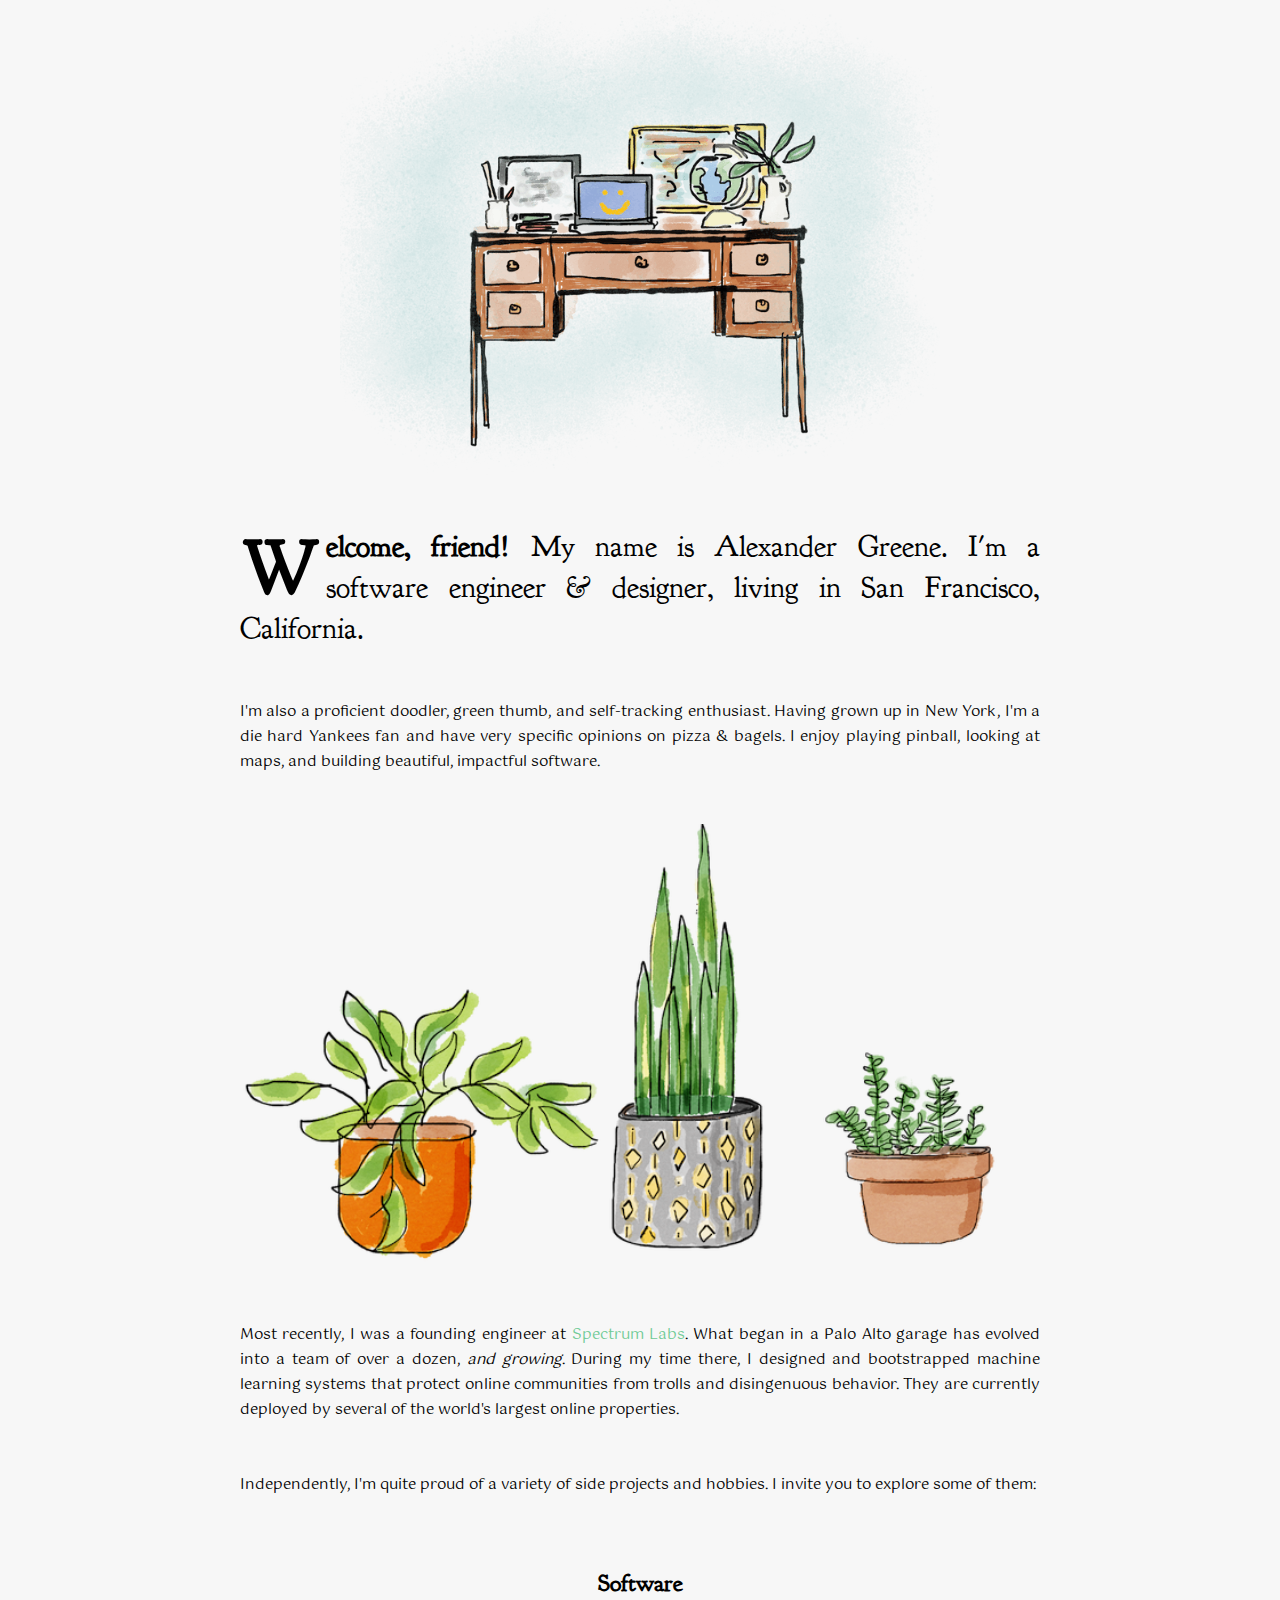
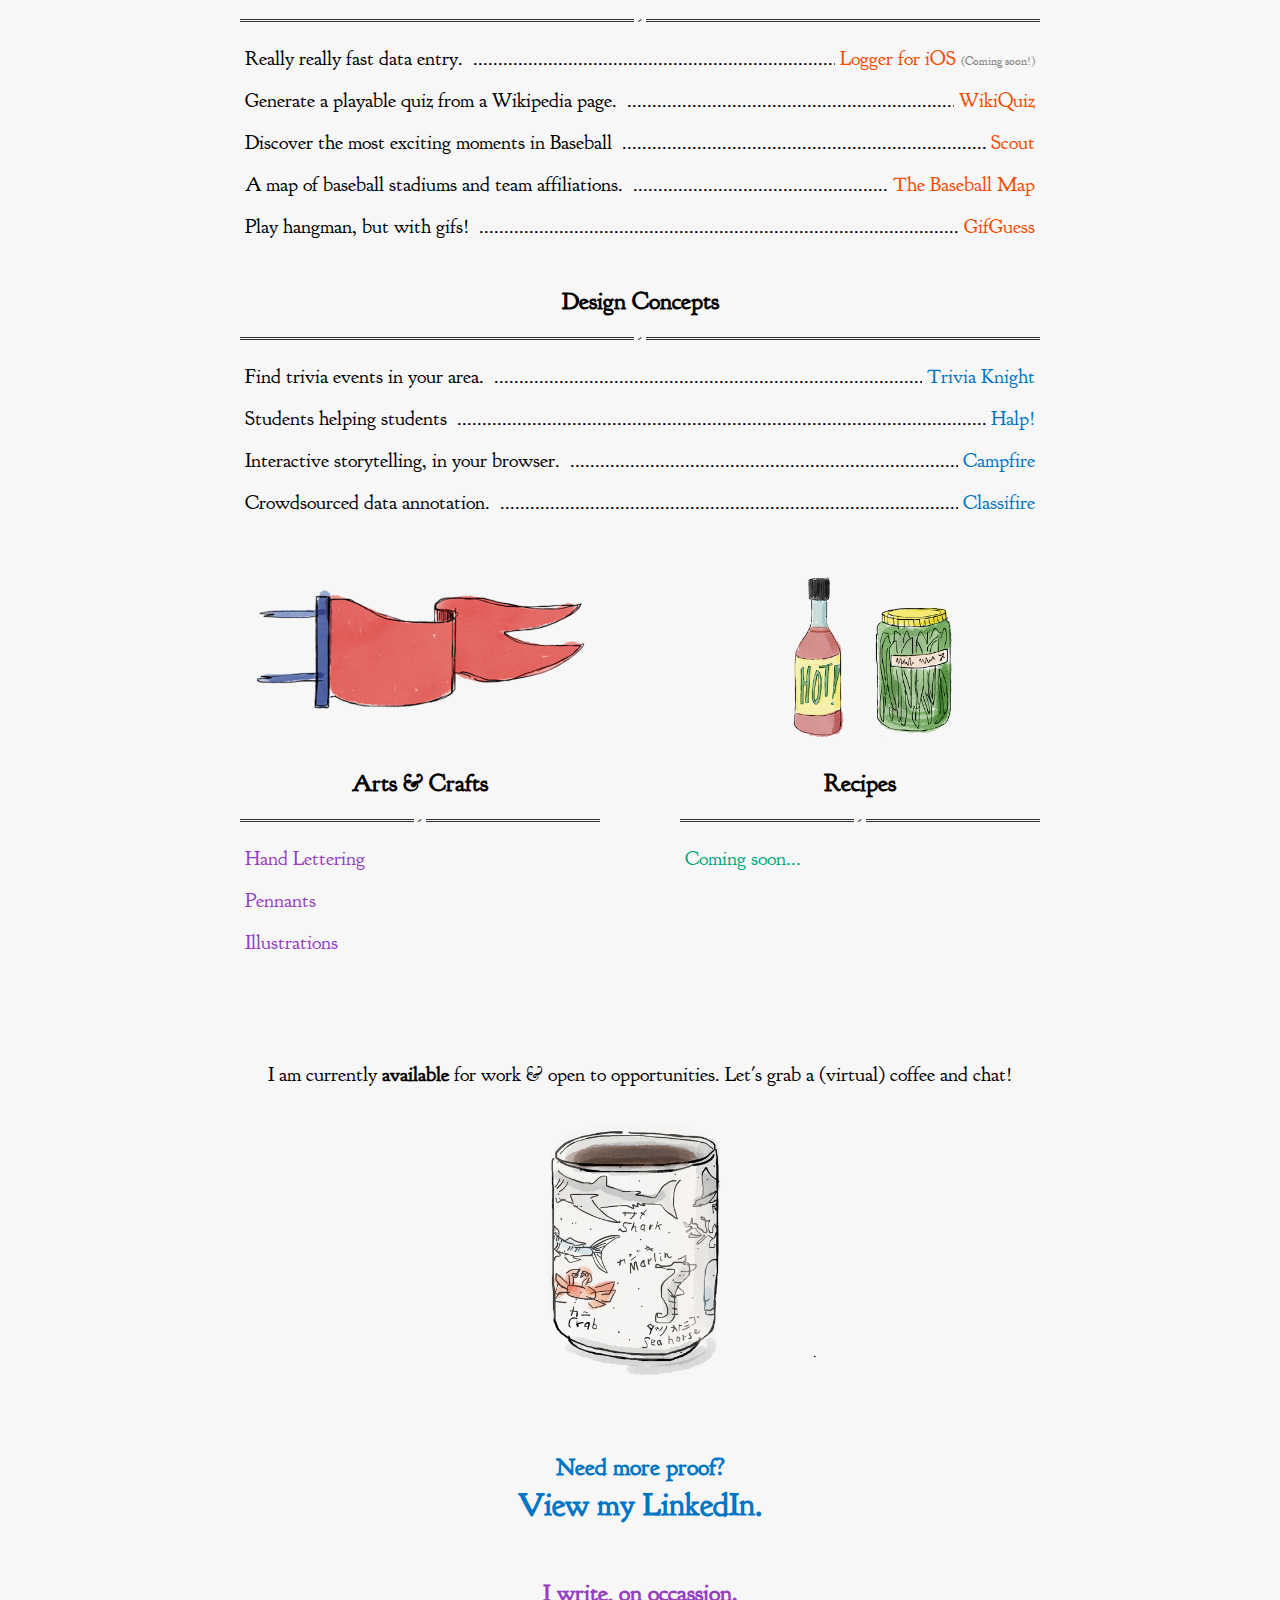
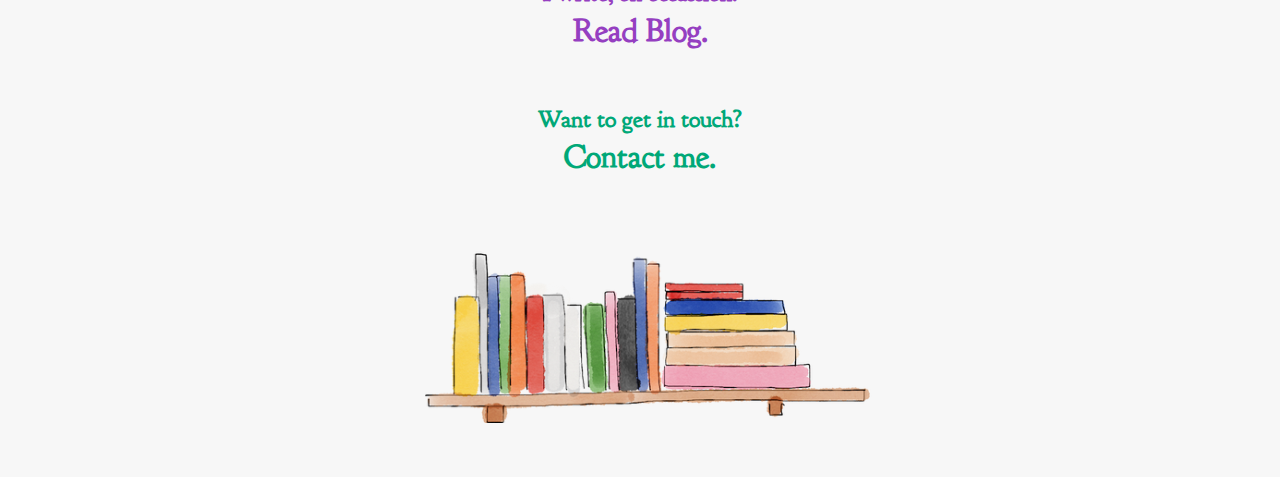
==== commit 4e69e96a: "update published" ====
--- a/index.html
+++ b/index.html
@@ -2,140 +2,165 @@
 
 <html lang="en">
 <head>
-  <meta charset="utf-8">
+	<meta charset="utf-8">
 
-  <title>Alexander Greene</title>
-  <meta name="description" content="Alexander Greene">
-  <meta name="author" content="Alexander Greene">
-  <meta name="keywords" content="alex greene,alexander,greene,software engineer,developer,mobile,frontend,fullstack,backend,cal poly">
-  <meta name="viewport" content="width=device-width" />
+	<title>Hello! I'm Alexander.</title>
+	<meta name="description" content="Alexander Greene is a software engineer & designer living in San Francisco, California.">
+	<meta name="author" content="Alexander Greene">
+	<meta name="keywords" content="software engineer, machine learning, web design, mobile, fullstack, hand lettering, freelance">
+	<meta name="viewport" content="width=device-width" />
 
-  <link rel="stylesheet" href="style.css">  
-  
+	<link rel="stylesheet" href="style.css">  
+
+	<link rel="icon" sizes="144x144" href="/icon.png">
+	<link rel="apple-touch-icon" sizes="180x180" href="/apple-touch-icon.png">
+	<link rel="icon" type="image/png" sizes="32x32" href="/favicon-32x32.png">
+	<link rel="icon" type="image/png" sizes="16x16" href="/favicon-16x16.png">
+	<link rel="manifest" href="/site.webmanifest">
+	<link rel="mask-icon" href="/safari-pinned-tab.svg" color="#5bbad5">
+	<meta name="msapplication-TileColor" content="#da532c">
+	<meta name="theme-color" content="#ffffff">
+
 </head>
 
 <body>
 	<div class="text-column gotu">
-		<img class="img-full" alt="My Home Office" src="pics/desk.png">
+		<div class="center">
+			<img class="desk-drawing" alt="My Home Office" src="pics/desk.png">
+		</div>
 
 		<p class="goudy drop-cap" style="font-size: 30px;"><strong>Welcome, friend!</strong> My name is Alexander Greene. I'm a software engineer & designer, living in San Francisco, California.
 		</p>
 
-		<p>I'm also a proficient doodler, green thumb, and self-tracking enthusiast. I've lived on both U.S. coasts, and in the middle of the country. I enjoy playing pinball, looking at maps, and building beautiful, impactful software.  
+		<p>I'm also a proficient doodler, green thumb, and self-tracking enthusiast. Having grown up in New York, I'm a die hard Yankees fan and have very specific opinions on pizza & bagels. I enjoy playing pinball, looking at maps, and building beautiful, impactful software.  
 		</p>
 
 		<img class="img-full" alt="One of my many plants" src="pics/plants.png">
 
-		<p>Most recently, I was a founding engineer at <a style="color:rgb(111, 202, 149)" href="http://www.getspectrum.io">Spectrum Labs</a>. What began in a Palo Alto garage has evolved into a team of over a dozen, <em>and growing</em>. During my time there, I designed and bootstrapped machine learning systems that protect online communities from trolls and disingenuous behavior. They are currently deployed by several of the world's largest online properties.</p>
+		<p>Most recently, I was a founding engineer at <a class="spectrum" href="http://www.getspectrum.io">Spectrum Labs</a>. What began in a Palo Alto garage has evolved into a team of over a dozen, <em>and growing</em>. During my time there, I designed and bootstrapped machine learning systems that protect online communities from trolls and disingenuous behavior. They are currently deployed by several of the world's largest online properties.</p>
 
 		<p>Independently, I'm quite proud of a variety of side projects and hobbies. I invite you to explore some of them:</p>
-	</div>
-
-	<div class="row goudy">
-		<div class="col">
-			<div class="col-section">
-				<h2 class="header">Software</h2>
-				<hr>
-				<ul>
-					<li class="item">
-						<span>Really really fast data entry.</span>
-						<span class="dots"></span>
-						<span><a class="orange" href="">Logger for iOS</a></span>
-					</li>
-					<li class="item">
-						<span>Matchmaking for flavors.</span>
-						<span class="dots"></span>
-						<span><a class="orange" href="">Tastebuds</a></span>
-					</li>
-					<li class="item">
-						<span>Generate a playable quiz from a Wikipedia page.</span>
-						<span class="dots"></span>
-						<span><a class="orange" href="https://github.com/alexgreene/WikiQuiz">WikiQuiz</a></span>
-					</li>
-				</ul>
-			</div>
-			<div class="col-section">
-				<h2 class="header">Design Concepts</h2>
-				<hr>
-				<ul>
-					<li class="item">
-						<span>A better baseball app</span>
-						<span class="dots"></span>
-						<span><a class="blue" href="">MLB App Redesign</a></span>
-					</li>
-					<li class="item">
-						<span>Coordinate with friends easier</span>
-						<span class="dots"></span>
-						<span><a class="blue" href="">Summon</a></span>
-					</li>
-					<li class="item">
-						<span>See that picture framed on your wall, with AR</span>
-						<span class="dots"></span>
-						<span><a class="blue" href="">Framed!</a></span>
-					</li>
-				</ul>
+	
+		<div class="row goudy">
+			<div class="col">
+				<div class="col-section">
+					<h2 class="header">Software</h2>
+					<hr>
+					<ul>
+						<li class="item">
+							<span>Really really fast data entry.</span>
+							<span class="dots"></span>
+							<span class="align-right">
+								<a class="orange noclick">Logger&nbsp;for&nbsp;iOS</a>
+								<span class="coming-soon">(Coming&nbsp;soon!)</span>
+							</span>
+						</li>
+						<li class="item">
+							<span>Generate a playable quiz from a Wikipedia page.</span>
+							<span class="dots"></span>
+							<span><a class="orange" href="https://news.ycombinator.com/item?id=13677748">WikiQuiz</a></span>
+						</li>
+						<li class="item">
+							<span>Discover the most exciting moments in Baseball</span>
+							<span class="dots"></span>
+							<span><a class="orange" href="http://blog.alexgreene.me/index.php/2016/11/10/a-baseball-hackathon-in-chicago-yes-please/">Scout</a></span>
+						</li>
+						<li class="item">
+							<span>A map of baseball stadiums and team affiliations.</span>
+							<span class="dots"></span>
+							<span><a class="orange" href="http://thebaseballmap.alexgreene.me/">The&nbsp;Baseball&nbsp;Map</a></span>
+						</li>
+						<li class="item">
+							<span>Play hangman, but with gifs!</span>
+							<span class="dots"></span>
+							<span><a class="orange" href="https://play.google.com/store/apps/details?id=kgassner.calpoly.edu.classproject">GifGuess</a></span>
+						</li>
+					</ul>
+				</div>
+				<div class="col-section">
+					<h2 class="header">Design Concepts</h2>
+					<hr>
+					<ul>
+						<li class="item">
+							<span>Find trivia events in your area.</span>
+							<span class="dots"></span>
+							<span><a class="blue" href="http://blog.alexgreene.me/index.php/2020/05/04/concept-find-trivia-events-in-your-area/">Trivia&nbsp;Knight</a></span>
+						</li>
+						<li class="item">
+							<span>Students helping students</span>
+							<span class="dots"></span>
+							<span><a class="blue" href="http://blog.alexgreene.me/index.php/halp-hackathon-app/">Halp!</a></span>
+						</li>
+						<li class="item">
+							<span>Interactive storytelling, in your browser.</span>
+							<span class="dots"></span>
+							<span><a class="blue" href="http://blog.alexgreene.me/index.php/concept-interactive-storytelling-in-your-browser/">Campfire</a></span>
+						</li>
+						<li class="item">
+							<span>Crowdsourced data annotation.</span>
+							<span class="dots"></span>
+							<span><a class="blue" href="http://blog.alexgreene.me/index.php/crowdsourced-data-annotation/">Classifire</a></span>
+						</li>
+					</ul>
+				</div>
 			</div>
 		</div>
-	</div>
 	
-	<div class="row goudy"> 
-		<div class="col-left">
-			<img class="img-full" alt="A pennant" src="pics/pennant.png">
-			
-			<div class="col-section">
-				<h2 class="header">Arts & Crafts</h2>
-				<hr>
-				<ul>
-					<li class="item"><a href="lettering.html">Hand Lettering</a></li>
-					<li class="item"><a href="pennants.html">Pennants</a></li>
-					<li class="item"><a href="">Illustrations</a></li>
-				</ul>
+		<div class="row goudy"> 
+			<div class="col-left">
+				<img class="img-full" alt="A pennant" src="pics/pennant.png">
+				
+				<div class="col-section">
+					<h2 class="header">Arts & Crafts</h2>
+					<hr>
+					<ul>
+						<li class="item"><a class="purple" href="lettering.html">Hand Lettering</a></li>
+						<li class="item"><a class="purple" href="pennants.html">Pennants</a></li>
+						<li class="item"><a class="purple" href="illustrations.html">Illustrations</a></li>
+					</ul>
+				</div>
 			</div>
+
+			<div class="col-right">
+				<img class="img-full" alt="Fermented goods" src="pics/hot-sauce.png">
+				<div class="col-section">
+					<h2 class="header">Recipes</h2>
+					<hr>
+					<ul>
+						<li class="item"><a class="green noclick">Coming soon...</a></li>
+					</ul>
+				</div>
+			</div>
+
+		</div>
+	
+
+		<div class="row goudy" style="margin-top: 60px; margin-bottom: 60px;"> 
+			<p style="text-align: justify; margin: auto; font-size: 20px;">I am currently <strong>available</strong> for work & open to opportunities. Let's grab a (virtual) coffee and chat!</p>
+
+			<img class="img-50" width="1037" height="787" alt="My coffee cup." src="pics/coffee.png">
 		</div>
 
-		<div class="col-right">
-			<img class="img-full" alt="Fermented goods" src="pics/hot-sauce.png">
-			<div class="col-section">
-				<h2 class="header">Recipes</h2>
-				<hr>
-				<ul>
-					<li class="item"><a class="green" href="">Fermented Drinks</a></li>
-					<li class="item"><a class="green" href="">Hot Sauces</a></li>
-				</ul>
-			</div>
+	
+		<a class="toc blue" href="https://www.linkedin.com/in/alexlgreene/">
+			<h2>Need more proof?</h2>
+			<h1>View my LinkedIn.</h1>
+		</a>
+
+		<a class="toc purple" href="http://blog.alexgreene.me/">
+			<h2>I write, on occassion.</h2>
+			<h1>Read Blog.</h1>
+		</a>
+
+		<a class="toc green" href="mailto:$$$" 
+			onclick="this.href=this.href.replace('$$$','alexgrn7@gmail.com')">
+			<h2>Want to get in touch?</h2>
+			<h1>Contact me.</h1>
+		</a>
+
+		<div class="end">
+			<img class="img-75" alt="My bookshelf" src="pics/bookshelf.png">
 		</div>
-
-	</div>
-	
-<!-- <div class="stanley">Made by world acclaimed website maker, S T A N L E Y, with some help from friends!</div> 
- -->
-	<div class="row goudy" style="margin-top: 60px; margin-bottom: 60px;"> 
-			<p style="text-align: justify; font-size: 25px;">I am currently <strong>available</strong> for work & open to opportunities. Let's grab a (virtual) coffee and chat!</p>
-
-			<img class="img-75" alt="My coffee cup." src="pics/coffee.png">
-
-	</div>
-
-	<div class="text-column gotu">
-		<div class="goudy">
-			<a class="toc blue" href="resume">
-				<h2>Need more proof?</h2>
-				<h1>View Résumé</h1>
-			</a>
-
-			<a class="toc" href="">
-				<h2>I write, on occassion.</h2>
-				<h1>Read Blog.</h1>
-			</a>
-
-			<a class="toc green" href="mailto:$$$" 
-				onclick="this.href=this.href.replace('$$$','alexgrn7@gmail.com')">
-				<h2>Need to get in touch?</h2>
-				<h1>Contact me.</h1>
-			</a>
-		</div>
-
-		<img class="img-full" alt="My bookshelf" src="pics/bookshelf.png">
 	</div>
 </body>
 
--- a/style.css
+++ b/style.css
@@ -1,56 +1,68 @@
 @import url('https://fonts.googleapis.com/css?family=Gotu|Open+Sans:400,400i,700,700i&display=swap');
-@import url('https://fonts.googleapis.com/css?family=Gentium+Book+Basic:400,400i,700,700i|Goudy+Bookletter+1911&display=swap');
-
-body { 
-    font-family: 'Open Sans', sans-serif;
-	margin: 0;	
-    width: 100%;
-    font-size: 14px;
-    border: 20px solid black;
-    padding: 20px;
-    color: rgb(43, 45, 66);
+@import url('https://fonts.googleapis.com/css?family=Goudy+Bookletter+1911&display=swap');
+
+
+html {
+     box-sizing: border-box;
+}
+
+body {
+    margin: auto; 
     background-color: rgb(247, 247, 247);
-    box-sizing: border-box;
 }
 
 .img-full {
     width: 100%;
-}
-
+    margin: auto;
+}
 .img-75 {
     width: 75%;
-    margin: auto;
+    height: 75%;
+    margin: auto;
+}
+.img-50 {
+    width: 50%;
+    height: 50%;
+    margin: auto;
+}
+
+.alexander {
+    text-align: center;
+    font-family: 'Goudy Bookletter 1911', serif;
+    margin-bottom: 50px;
+    color: rgb(0, 168, 120);
+}
+
+.alexander:before {
+    content: "←\2000\2000\2000\2000\2000"
+}
+
+.alexander:after {
+    content: "󠀠\2000\2000\2000\2000\2000"
 }
 
 .orange {
     color: rgb(242, 76, 0);
 }
-
 .blue {
     color: rgb(0, 117, 196);
 }
-
 .green {
     color: rgb(0, 168, 120);
 }
+.purple {
+    color: rgb(149, 63, 193);
+}
 
 .row {
-    width: 60%;
-    min-width: 330px;
-    margin-left: auto;
-    margin-right: auto;
+    width: 100%;
+    margin: auto;
     display: -ms-flexbox; /* IE10 */
     display: flex;
     -ms-flex-wrap: wrap; /* IE10 */
     flex-wrap: wrap;
-    padding: 0 4px;
-}
-
-.row-item {
-    width: 30%;
-    margin-left: auto;
-    margin-right: auto;
-}
+}
+
 
 .center {
     text-align: center;
@@ -58,15 +70,12 @@
 
 .col {
     width: 100%;
-    min-width: 330px;
-    margin-left: auto;
-    margin-right: auto;
+    margin: auto;
     text-align: left;
 }
 
 .col-left {
     width: 45%;
-    min-width: 200px;
     text-align: left;
     margin-left: auto;
     margin-right: 5%;
@@ -74,7 +83,6 @@
 
 .col-right {
     width: 45%;
-    min-width: 200px;
     text-align: left;
     margin-right: auto;
     margin-left: 5%;
@@ -120,6 +128,10 @@
 }
 
 
+.toc {
+    text-align: center;
+    font-family: 'Goudy Bookletter 1911', serif;
+}
 .toc h2 {
     margin: 0;
 }
@@ -127,10 +139,40 @@
 .toc h1 {
     margin-top: 0;
     margin-bottom: 50px; 
+    position: relative;
 }
 
 .toc:hover h1:after{
-    content: '..';
+    overflow: hidden;
+    display: inline-block;
+    vertical-align: bottom;
+    -webkit-animation: ellipsis steps(4,end) 2s infinite;      
+    animation: ellipsis steps(4,end) 2s infinite;
+    content: "...."; /* ascii code for the ellipsis character */
+    width: 0px;
+}
+
+.toc:hover h1:before{
+    overflow: hidden;
+    display: inline-block;
+    vertical-align: bottom;
+    -webkit-animation: ellipsis steps(4,end) 2s infinite;      
+    animation: ellipsis steps(4,end) 2s infinite;
+    content: "\2008\2008\2008\2008";
+    width: 0px;
+}
+
+
+@keyframes ellipsis {
+  to {
+    width: 32px;    
+  }
+}
+
+@-webkit-keyframes ellipsis {
+  to {
+    width: 40px;    
+  }
 }
 
 .stanley {
@@ -162,19 +204,18 @@
 a {
     text-decoration: none;
     padding-bottom: 3px;
-    /*color:#393D3F;*/
-    cursor: pointer;
+}
+
+.noclick:hover {
+    cursor: progress;
 }
 
 .text-column a:hover {
     text-decoration: none;
-    padding-bottom: 0px;
-    box-shadow: 0 2px purple;
-    /*color:#393D3F;*/
-    cursor: pointer;
 }
 
 a:hover {
+  opacity: .7;
 }
 a:link {
 }
@@ -183,24 +224,26 @@
 a:active {
 }
 
-p.drop-cap:first-letter {
-    font-size: 3em;
-    font-weight: 900;
-    float: left;
-    margin-top: .07em;
-    margin-right: .1em;
-}
+p.drop-cap:first-letter {  
+  float: left;
+  font-size: 2.5em;
+  line-height: 1em;
+  padding-top: 4px;
+  padding-right: 8px;
+  padding-left: 3px;
+}
+
 
 .text-column {
-    width: 60%;
-    min-width: 450px;
+    width:80%;
+    max-width: 800px;
     margin-left: auto;
     margin-right: auto;
     text-align: justify;
 }
 
 .text-column p {
-    font-size: 18px;
+    font-size: 15px;
     margin-top: 30px;
     margin-bottom: 50px;
 }
@@ -220,7 +263,7 @@
 .tooltip {
   position: relative;
   display: inline-block;
-  border-bottom: 1px dotted black;
+  /*border-bottom: 1px dotted black;*/
 }
 
 .tooltip .tooltiptext {
@@ -256,69 +299,61 @@
   opacity: 1;
 }
 
+a.spectrum {
+    color:rgb(111, 202, 149);
+}
+
+a.spectrum:hover {
+    text-decoration: none;
+    padding-bottom: 0px;
+    box-shadow: 0 2px rgb(111, 202, 149);
+}
+
+.align-right {
+  text-align: right;
+}
+
 
 @media screen and (max-width: 600px) {
-    .row,
-    .col,
+    .desk-drawing {
+        width: 100%;
+    }
+    .tooltip .tooltiptext {
+        display: none;
+    }
     .text-column {
-        width: 100%;
-        max-width: 600px;
-    }
-
-    body {
-        width: 95%;
-        margin: auto;
+        width:90%;
+    }
+
+    .text-column p {
+        font-size: 16px;
+    }
+
+    .masonry .item {
         border: 0px solid black;
-        padding: 20px;
-        font-size: 15px;
-    }
-
-    .text-column p {
-        font-size: 15px;
-        text-align: justify;
-    }
-
-    .text-column {
-        text-align: center;
-        min-width: 330px;
-    }
-
-    .col-section li {
-        font-size: 18px;
-    }
-
-    .toc {
-        font-size: 13px;
-    }
-
-    .toc h1{
-        font-size: 40px;
-    }
-}
-
-@media screen and (max-width: 890px) {
+        box-shadow: 0px 0px rgb(0, 168, 120);
+    }
+
+    .col-section .dots:after {
+        content: '';
+    }
+
     .col-left {
         width: 100%;
-        min-width: 200px;
         text-align: center;
         margin: auto;
     }
 
     .col-right {
         width: 100%;
-        min-width: 200px;
         text-align: center;
         margin: auto;
     }
 }
 
-
 /* GALLERY */
 
 /* Box-sizing reset: //w3bits.com/?p=3225 */
-html {
-  box-sizing: border-box;
-}
 
 *, *:before, *:after {
   box-sizing: inherit;
@@ -334,29 +369,62 @@
 /* The Masonry Brick */
 .masonry .item {
   background: white;
-  padding: 1em;
+  padding: 2em;
   margin: 0 0 1.5em;
+  border: 2px solid black;
+  box-shadow: 4px 4px rgb(0, 168, 120);
+}
+
+.masonry .item p {
+    padding-bottom: 1em;
 }
 
 /* Masonry on large screens */
 @media only screen and (min-width: 1024px) {
-  .masonry {
-    column-count: 3;
-  }
+    .masonry-reg {
+        column-count: 3;
+    }
+
+    .masonry-big {
+        column-count: 2;
+    }
 }
 
 /* Masonry on medium-sized screens */
 @media only screen and (max-width: 1023px) and (min-width: 768px) {
-  .masonry {
-    column-count: 3;
-  }
+    .masonry-reg {
+        column-count: 3;
+    }
+    .masonry-big {
+        column-count: 2;
+    }
 }
 
 /* Masonry on small screens */
 @media only screen and (max-width: 767px) and (min-width: 540px) {
-  .masonry {
-    column-count: 2;
-  }
-}
-       
-
+    .masonry-reg {
+        column-count: 2;
+    }
+    .masonry-big {
+        column-count: 2;
+    }
+}
+
+.desk-drawing {
+    width: 75%;
+    height: 75%;
+    margin: auto;
+}
+
+.end {
+    text-align: center;
+    margin-left: auto;
+    margin-right: auto;
+    margin-bottom: 45px;
+}
+
+.coming-soon {
+    color: gray;
+    font-size: .6em;
+}
+
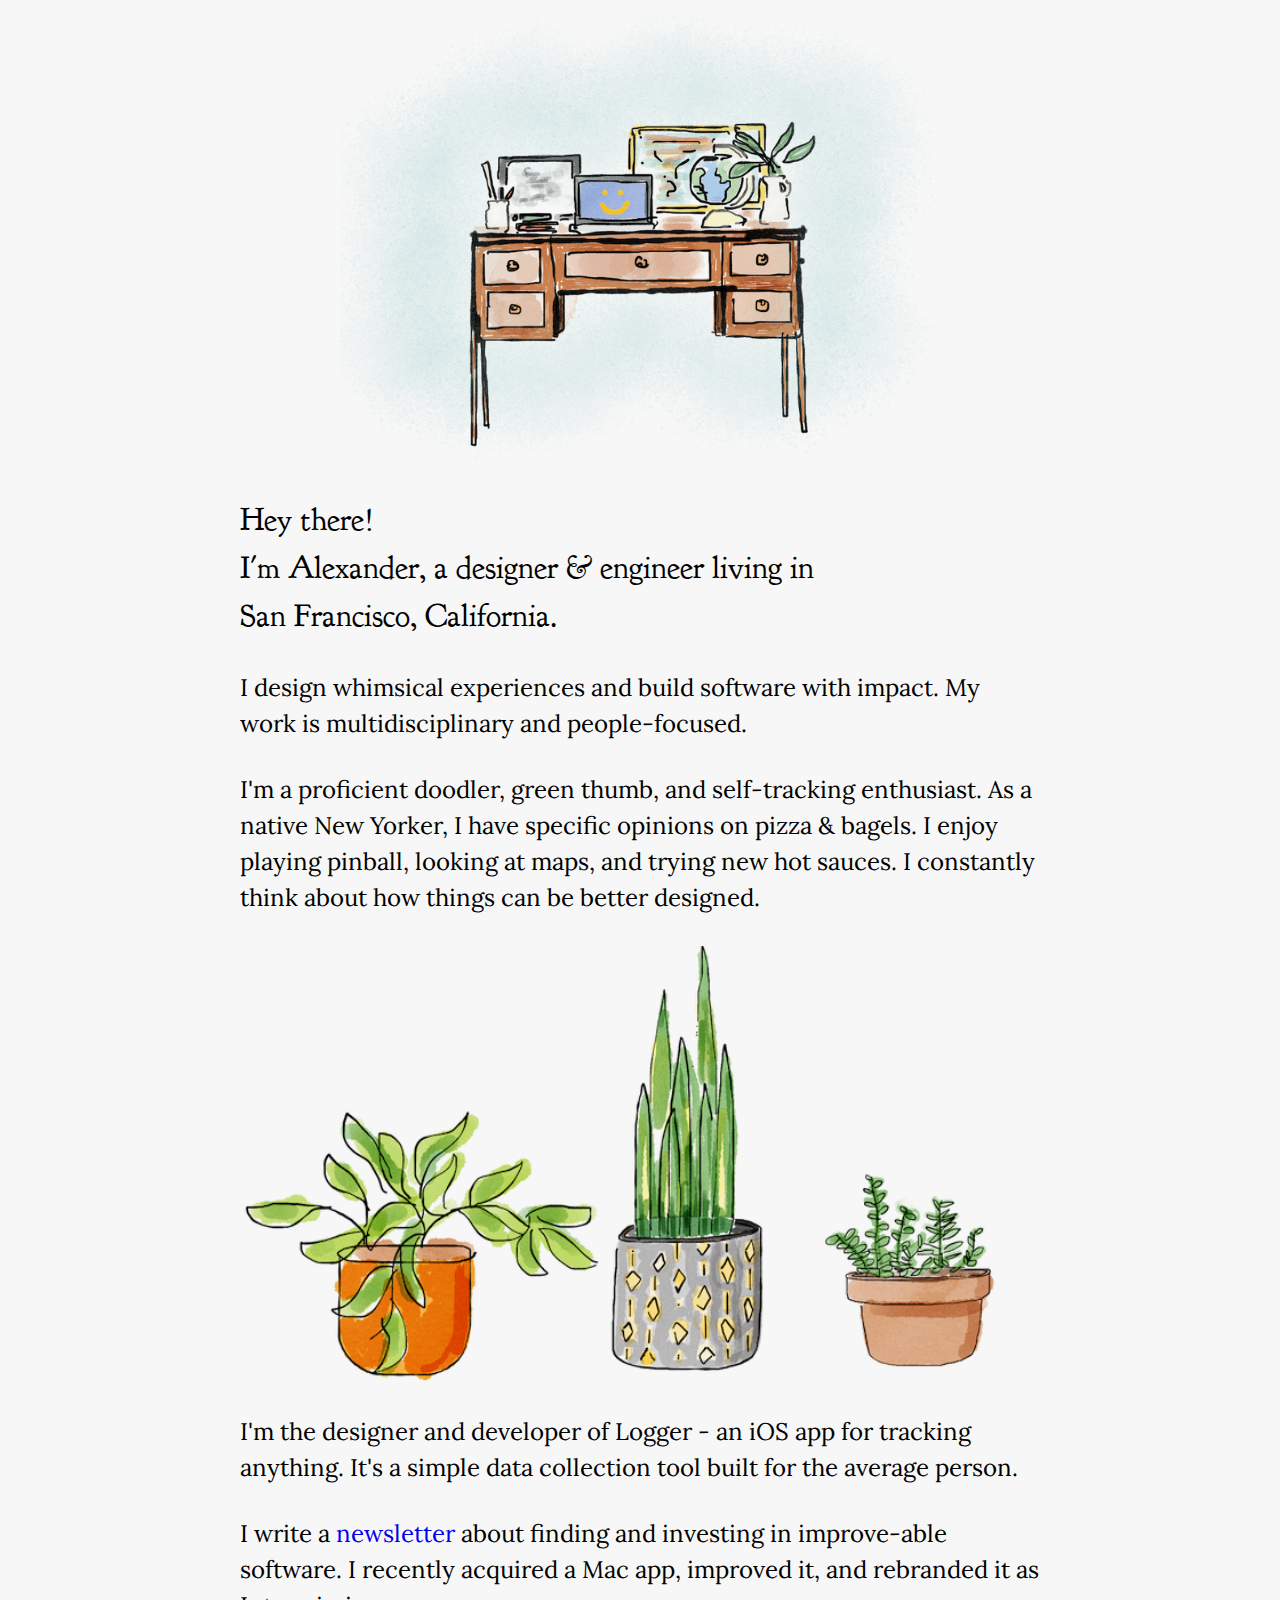
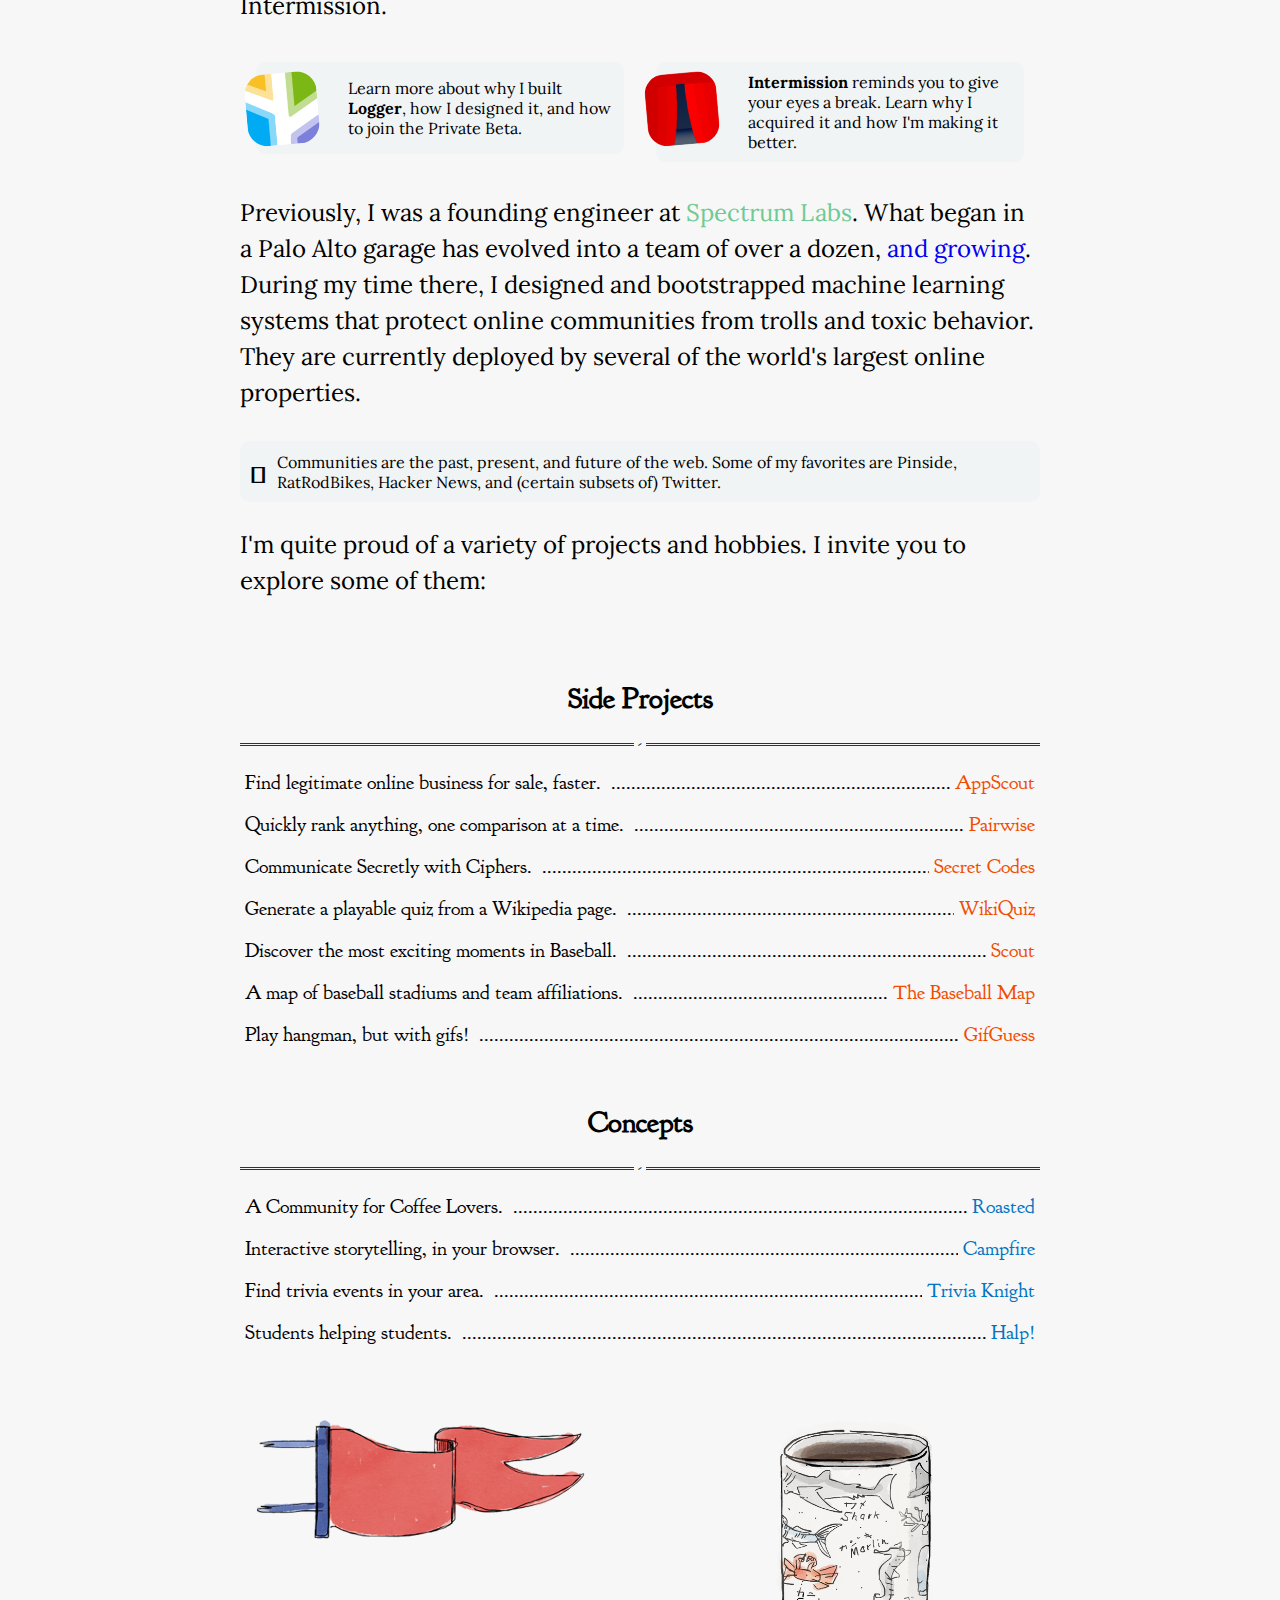
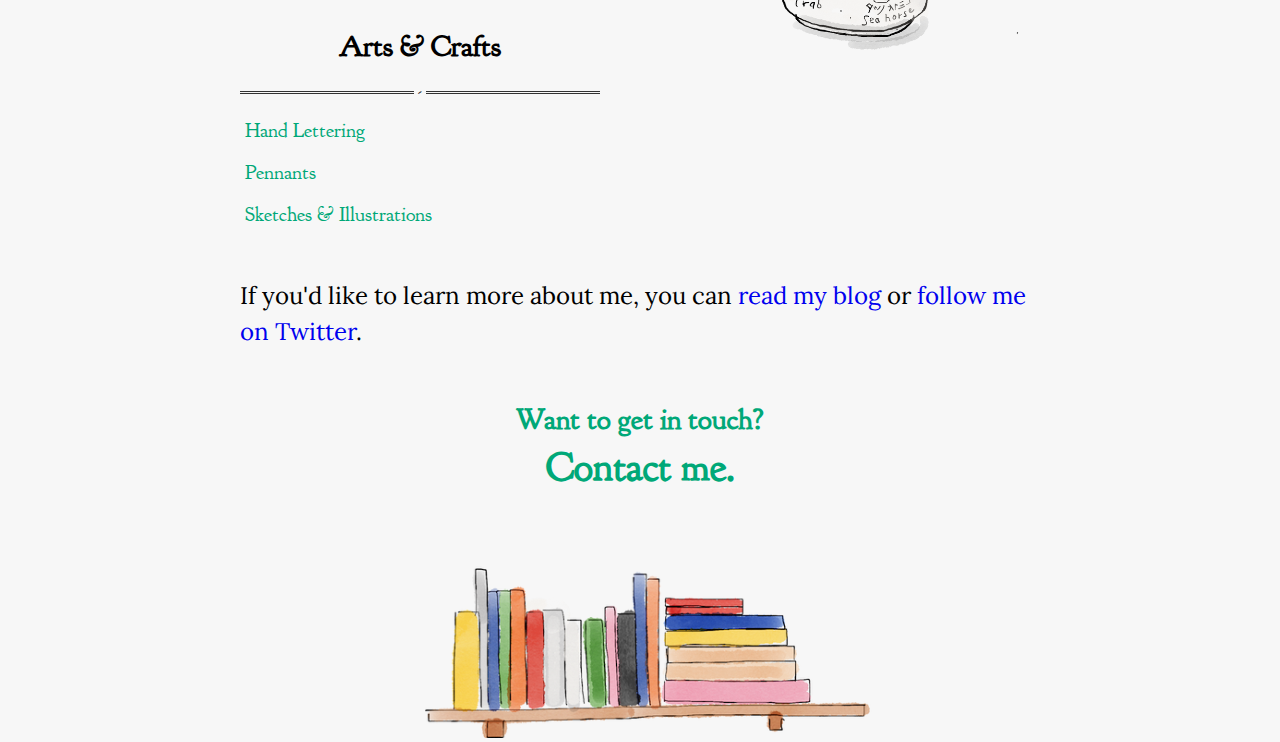
==== commit 80c3f448: "changes" ====
--- a/index.html
+++ b/index.html
@@ -10,6 +10,7 @@
 	<meta name="keywords" content="software engineer, machine learning, web design, mobile, fullstack, hand lettering, freelance">
 	<meta name="viewport" content="width=device-width" />
 
+	<link rel="stylesheet" href="simplegrid.css">  
 	<link rel="stylesheet" href="style.css">  
 
 	<link rel="icon" sizes="144x144" href="/icon.png">
@@ -29,46 +30,98 @@
 			<img class="desk-drawing" alt="My Home Office" src="pics/desk.png">
 		</div>
 
-		<p class="goudy drop-cap" style="font-size: 30px;"><strong>Welcome, friend!</strong> My name is Alexander Greene. I'm a software engineer & designer, living in San Francisco, California.
+		<p class="goudy" style="font-size: 2em;"><strong>Hey&nbsp;there!</strong><br>I'm&nbsp;Alexander, a&nbsp;designer&nbsp;&&nbsp;engineer living in San&nbsp;Francisco,&nbsp;California.
 		</p>
-
-		<p>I'm also a proficient doodler, green thumb, and self-tracking enthusiast. Having grown up in New York, I'm a die hard Yankees fan and have very specific opinions on pizza & bagels. I enjoy playing pinball, looking at maps, and building beautiful, impactful software.  
+		
+		<p>I design whimsical experiences and build software with impact. My work is multidisciplinary and people-focused.
 		</p>
 
+		<p>I'm a proficient doodler, green thumb, and self-tracking enthusiast. As a native New Yorker, I have specific opinions on pizza & bagels. I enjoy playing pinball, looking at maps, and trying new hot sauces. I constantly think about how things can be better designed.
+		</p>
+
 		<img class="img-full" alt="One of my many plants" src="pics/plants.png">
 
-		<p>Most recently, I was a founding engineer at <a class="spectrum" href="http://www.getspectrum.io">Spectrum Labs</a>. What began in a Palo Alto garage has evolved into a team of over a dozen, <em>and growing</em>. During my time there, I designed and bootstrapped machine learning systems that protect online communities from trolls and disingenuous behavior. They are currently deployed by several of the world's largest online properties.</p>
-
-		<p>Independently, I'm quite proud of a variety of side projects and hobbies. I invite you to explore some of them:</p>
-	
-		<div class="row goudy">
+		<p>I'm the designer and developer of Logger - an iOS app for tracking anything. It's a simple data collection tool built for the average person.</p>
+		
+		<p>I write a <a class="" href="https://www.getrevue.co/profile/AppleTurnover">newsletter</a> about finding and investing in improve-able software. I recently acquired a Mac app, improved it, and rebranded it as Intermission.</p>
+		
+		<div class="row">
+			<div class="col-6">
+				<a href="process/logger.html">
+				<div class="card">
+					<img class="card-app" src="pics/logger-icon.png"/>
+					<div class="card-description">
+						Learn more about why I built <b>Logger</b>, how I designed it, and how to join the Private Beta.
+					</div>
+				</div>
+				</a>
+			</div>
+			
+			<div class="col-6">
+				<a href="process/intermission.html">
+				<div class="card">
+					<img class="card-app" src="pics/intermission-icon.png"/>
+					<div class="card-description">
+						<b>Intermission</b> reminds you to give your eyes a break. Learn why I acquired it and how I'm making it better.
+					</div>
+				</div>
+				</a>
+			</div>
+		</div>
+		
+		<br>
+		<p>Previously, I was a founding engineer at <a class="spectrum" href="http://www.getspectrum.io">Spectrum Labs</a>. What began in a Palo Alto garage has evolved into a team of over a dozen, <a href="https://techcrunch.com/2020/09/24/spectrum-labs-raises-10m-for-its-ai-based-platform-to-combat-online-toxicity/">and growing</a>. During my time there, I designed and bootstrapped machine learning systems that protect online communities from trolls and toxic behavior. They are currently deployed by several of the world's largest online properties.</p>
+		
+		<div class="card">
+			<div class="card-symbol">􀆿</div>
+			<div class="card-description">
+				Communities are the past, present, and future of the web. Some of my favorites are Pinside, RatRodBikes, Hacker News, and (certain subsets of) Twitter.
+			</div>
+		</div>
+		<br>
+		<p>I'm quite proud of a variety of projects and hobbies. I invite you to explore some of them:</p>
+	
+		<div class="my-row goudy">
 			<div class="col">
 				<div class="col-section">
-					<h2 class="header">Software</h2>
-					<hr>
-					<ul>
-						<li class="item">
-							<span>Really really fast data entry.</span>
+					<h2 class="header">Side Projects</h2>
+					<hr>
+					<ul>
+						<li class="item">
+							<span>Find legitimate online business for sale, faster.</span>
 							<span class="dots"></span>
 							<span class="align-right">
-								<a class="orange noclick">Logger&nbsp;for&nbsp;iOS</a>
-								<span class="coming-soon">(Coming&nbsp;soon!)</span>
+								<a class="orange" href="http://blog.alexgreene.me/index.php/appscout-aggregates-online-business-listings/">AppScout</a>
 							</span>
 						</li>
 						<li class="item">
+							<span>Quickly rank anything, one comparison at a time.</span>
+							<span class="dots"></span>
+							<span class="align-right">
+								<a class="orange" href="http://blog.alexgreene.me/index.php/quickly-rank-anything-one-comparison-at-a-time/">Pairwise</a>
+							</span>
+						</li>
+						<li class="item">
+							<span>Communicate Secretly with Ciphers.</span>
+							<span class="dots"></span>
+							<span class="align-right">
+								<a class="orange" href="http://blog.alexgreene.me/index.php/secret-codes-communicate-secretly-with-ciphers/">Secret&nbsp;Codes</a>
+							</span>
+						</li>
+						<li class="item">
 							<span>Generate a playable quiz from a Wikipedia page.</span>
 							<span class="dots"></span>
-							<span><a class="orange" href="https://news.ycombinator.com/item?id=13677748">WikiQuiz</a></span>
-						</li>
-						<li class="item">
-							<span>Discover the most exciting moments in Baseball</span>
+							<span><a class="orange" href="https://github.com/alexgreene/WikiQuiz">WikiQuiz</a></span>
+						</li>
+						<li class="item">
+							<span>Discover the most exciting moments in Baseball.</span>
 							<span class="dots"></span>
 							<span><a class="orange" href="http://blog.alexgreene.me/index.php/2016/11/10/a-baseball-hackathon-in-chicago-yes-please/">Scout</a></span>
 						</li>
 						<li class="item">
 							<span>A map of baseball stadiums and team affiliations.</span>
 							<span class="dots"></span>
-							<span><a class="orange" href="http://thebaseballmap.alexgreene.me/">The&nbsp;Baseball&nbsp;Map</a></span>
+							<span><a class="orange" href="http://alexgreene.me/thebaseballmap">The&nbsp;Baseball&nbsp;Map</a></span>
 						</li>
 						<li class="item">
 							<span>Play hangman, but with gifs!</span>
@@ -78,35 +131,58 @@
 					</ul>
 				</div>
 				<div class="col-section">
-					<h2 class="header">Design Concepts</h2>
-					<hr>
-					<ul>
+					<h2 class="header">Concepts</h2>
+					<hr>
+					<ul>
+						<li class="item">
+							<span>A Community for Coffee Lovers.</span>
+							<span class="dots"></span>
+							<span><a class="blue" href="http://blog.alexgreene.me/index.php/roasted-a-community-for-coffee-lovers/">Roasted</a></span>
+						</li>
+						<li class="item">
+							<span>Interactive storytelling, in your browser.</span>
+							<span class="dots"></span>
+							<span><a class="blue" href="http://blog.alexgreene.me/index.php/concept-interactive-storytelling-in-your-browser/">Campfire</a></span>
+						</li>
 						<li class="item">
 							<span>Find trivia events in your area.</span>
 							<span class="dots"></span>
 							<span><a class="blue" href="http://blog.alexgreene.me/index.php/2020/05/04/concept-find-trivia-events-in-your-area/">Trivia&nbsp;Knight</a></span>
 						</li>
 						<li class="item">
-							<span>Students helping students</span>
+							<span>Students helping students.</span>
 							<span class="dots"></span>
 							<span><a class="blue" href="http://blog.alexgreene.me/index.php/halp-hackathon-app/">Halp!</a></span>
 						</li>
-						<li class="item">
-							<span>Interactive storytelling, in your browser.</span>
-							<span class="dots"></span>
-							<span><a class="blue" href="http://blog.alexgreene.me/index.php/concept-interactive-storytelling-in-your-browser/">Campfire</a></span>
-						</li>
-						<li class="item">
-							<span>Crowdsourced data annotation.</span>
-							<span class="dots"></span>
-							<span><a class="blue" href="http://blog.alexgreene.me/index.php/crowdsourced-data-annotation/">Classifire</a></span>
-						</li>
-					</ul>
-				</div>
-			</div>
-		</div>
-	
-		<div class="row goudy"> 
+						
+					</ul>
+				</div>
+				
+				<!-- <div class="col-section">
+					<h2 class="header">Writing</h2>
+					<hr>
+					<ul>
+						<li class="item">
+							<span>I publish a newsletter about iOS/Mac app acquisitions.</span>
+							<span class="dots"></span>
+							<span><a class="purple" href="https://www.getrevue.co/profile/AppleTurnover">Apple Turnover</a></span>
+						</li>
+						<li class="item">
+							<span>I tweet what's on my mind.</span>
+							<span class="dots"></span>
+							<span><a class="purple" href="https://twitter.com/alexg473">Follow Me</a></span>
+						</li>
+						<li class="item">
+							<span>I blog, on occassion.</span>
+							<span class="dots"></span>
+							<span><a class="purple" href="http://blog.alexgreene.me">Read Blog</a></span>
+						</li>
+					</ul>
+				</div> -->
+			</div>
+		</div>
+	
+		<div class="my-row goudy"> 
 			<div class="col-left">
 				<img class="img-full" alt="A pennant" src="pics/pennant.png">
 				
@@ -114,46 +190,48 @@
 					<h2 class="header">Arts & Crafts</h2>
 					<hr>
 					<ul>
-						<li class="item"><a class="purple" href="lettering.html">Hand Lettering</a></li>
-						<li class="item"><a class="purple" href="pennants.html">Pennants</a></li>
-						<li class="item"><a class="purple" href="illustrations.html">Illustrations</a></li>
+						<li class="item"><a class="green" href="lettering.html">Hand Lettering</a></li>
+						<li class="item"><a class="green" href="pennants.html">Pennants</a></li>
+						<li class="item"><a class="green" href="illustrations.html">Sketches & Illustrations</a></li>
+						<!-- <li class="item"><a class="green" href="pennants.html">Homes of the Sunset</a></li> -->
 					</ul>
 				</div>
 			</div>
 
 			<div class="col-right">
-				<img class="img-full" alt="Fermented goods" src="pics/hot-sauce.png">
-				<div class="col-section">
-					<h2 class="header">Recipes</h2>
+				<!-- <img class="img-full" alt="Fermented goods" src="pics/hot-sauce.png">
+				<div class="col-section">
+					<h2 class="header">Communities</h2>
 					<hr>
 					<ul>
 						<li class="item"><a class="green noclick">Coming soon...</a></li>
 					</ul>
-				</div>
-			</div>
-
-		</div>
-	
-
-		<div class="row goudy" style="margin-top: 60px; margin-bottom: 60px;"> 
+				</div> -->
+				<img class="img-full" alt="My coffee cup." src="pics/coffee.png">
+			</div>
+
+		</div>
+
+		 
+		<p>If you'd like to learn more about me, you can <a href="http://blog.alexgreene.me">read my blog</a> or <a href="https://twitter.com/alexg473">follow me on Twitter</a>.</p>
+	
+
+		<!-- <div class="my-row goudy" style="margin-top: 60px; margin-bottom: 60px;"> 
 			<p style="text-align: justify; margin: auto; font-size: 20px;">I am currently <strong>available</strong> for work & open to opportunities. Let's grab a (virtual) coffee and chat!</p>
-
-			<img class="img-50" width="1037" height="787" alt="My coffee cup." src="pics/coffee.png">
-		</div>
-
-	
-		<a class="toc blue" href="https://www.linkedin.com/in/alexlgreene/">
+		</div> -->
+
+	
+		<!-- <a class="toc blue" href="https://www.linkedin.com/in/alexlgreene/">
 			<h2>Need more proof?</h2>
 			<h1>View my LinkedIn.</h1>
-		</a>
-
-		<a class="toc purple" href="http://blog.alexgreene.me/">
+		</a> -->
+
+		<!-- <a class="toc purple" href="http://blog.alexgreene.me/">
 			<h2>I write, on occassion.</h2>
 			<h1>Read Blog.</h1>
-		</a>
-
-		<a class="toc green" href="mailto:$$$" 
-			onclick="this.href=this.href.replace('$$$','alexgrn7@gmail.com')">
+		</a> -->
+
+		<a class="toc green" href="mailto:alex@alexgreene.me">
 			<h2>Want to get in touch?</h2>
 			<h1>Contact me.</h1>
 		</a>
--- a/simplegrid.css
+++ b/simplegrid.css
@@ -0,0 +1,252 @@
+/**
+*** SIMPLE GRID
+*** (C) ZACH COLE 2016
+**/
+
+/* UNIVERSAL */
+
+html,
+body {
+  height: 100%;
+  width: 100%;
+  margin: 0;
+  padding: 0;
+  left: 0;
+  top: 0;
+  font-size: 100%;
+}
+
+/* ROOT FONT STYLES */
+
+* {
+
+}
+
+/* TYPOGRAPHY */
+
+h1 {
+  font-size: 2.5rem;
+}
+
+h2 {
+  font-size: 2rem;
+}
+
+h3 {
+  font-size: 1.375rem;
+}
+
+h4 {
+  font-size: 1.125rem;
+}
+
+h5 {
+  font-size: 1rem;
+}
+
+h6 {
+  font-size: 0.875rem;
+}
+
+p {
+  font-size: 1.125rem;
+  font-weight: 200;
+  line-height: 1.8;
+}
+
+.font-light {
+  font-weight: 300;
+}
+
+.font-regular {
+  font-weight: 400;
+}
+
+.font-heavy {
+  font-weight: 700;
+}
+
+/* POSITIONING */
+
+.left {
+  text-align: left;
+}
+
+.right {
+  text-align: right;
+}
+
+.center {
+  text-align: center;
+  margin-left: auto;
+  margin-right: auto;
+}
+
+.justify {
+  text-align: justify;
+}
+
+/* ==== GRID SYSTEM ==== */
+
+.container, .wide-container {
+  width: 90%;
+  margin-left: auto;
+  margin-right: auto;
+}
+
+.row {
+  position: relative;
+  width: 100%;
+}
+
+.row [class^="col"] {
+  float: left;
+  margin: 0.5rem 2%;
+  min-height: 0.125rem;
+}
+
+
+.col-1,
+.col-2,
+.col-3,
+.col-4,
+.col-5,
+.col-6,
+.col-7,
+.col-8,
+.col-9,
+.col-10,
+.col-11,
+.col-12 {
+  width: 96%;
+}
+
+.col-1-sm {
+  width: 4.33%;
+}
+
+.col-2-sm {
+  width: 12.66%;
+}
+
+.col-3-sm {
+  width: 21%;
+}
+
+.col-4-sm {
+  width: 29.33%;
+}
+
+.col-5-sm {
+  width: 37.66%;
+}
+
+.col-6-sm {
+  width: 46%;
+}
+
+.col-7-sm {
+  width: 54.33%;
+}
+
+.col-8-sm {
+  width: 62.66%;
+}
+
+.col-9-sm {
+  width: 71%;
+}
+
+.col-10-sm {
+  width: 79.33%;
+}
+
+.col-11-sm {
+  width: 87.66%;
+}
+
+.col-12-sm {
+  width: 96%;
+}
+
+.row::after {
+	content: "";
+	display: table;
+	clear: both;
+}
+
+.hidden-sm {
+  display: none;
+}
+
+@media only screen and (min-width: 33.75em) {  /* 540px */
+  .container, .wide-container {
+	width: 80%;
+  }
+}
+
+@media only screen and (min-width: 45em) {  /* 720px */
+  .col-1 {
+	width: 4.33%;
+  }
+
+  .col-2 {
+	width: 12.66%;
+  }
+
+  .col-3 {
+	width: 21%;
+  }
+
+  .col-4 {
+	width: 29.33%;
+  }
+
+  .col-5 {
+	width: 37.66%;
+  }
+
+  .col-6 {
+	width: 46%;
+  }
+
+  .col-7 {
+	width: 54.33%;
+  }
+
+  .col-8 {
+	width: 62.66%;
+  }
+
+  .col-9 {
+	width: 71%;
+  }
+
+  .col-10 {
+	width: 79.33%;
+  }
+
+  .col-11 {
+	width: 87.66%;
+  }
+
+  .col-12 {
+	width: 96%;
+  }
+
+  .hidden-sm {
+	display: block;
+  }
+}
+
+@media only screen and (min-width: 60em) { /* 960px */
+  .container {
+	  width: 75%;
+	  max-width: 60rem;
+  }
+  
+  .wide-container {
+	width: 85%;
+	max-width: 80rem;
+  }
+}
--- a/style.css
+++ b/style.css
@@ -1,7 +1,5 @@
-@import url('https://fonts.googleapis.com/css?family=Gotu|Open+Sans:400,400i,700,700i&display=swap');
 @import url('https://fonts.googleapis.com/css?family=Goudy+Bookletter+1911&display=swap');
-
-
+@import url('https://fonts.googleapis.com/css2?family=Lora&display=swap');
 html {
      box-sizing: border-box;
 }
@@ -13,17 +11,26 @@
 
 .img-full {
     width: 100%;
-    margin: auto;
+}
+.img-65 {
+  width: 65%;
+  height: 65%;
 }
 .img-75 {
     width: 75%;
     height: 75%;
-    margin: auto;
 }
 .img-50 {
     width: 50%;
     height: 50%;
-    margin: auto;
+}
+
+.img-portfolio {
+  max-height: 500px;
+  height: 100%;
+  width: auto;
+  margin-right: 35px;
+  box-shadow: 0px 0px 10px color(srgb 0 0 0 / 0.1);
 }
 
 .alexander {
@@ -37,9 +44,9 @@
     content: "←\2000\2000\2000\2000\2000"
 }
 
-.alexander:after {
+/*.alexander:after {
     content: "󠀠\2000\2000\2000\2000\2000"
-}
+}*/
 
 .orange {
     color: rgb(242, 76, 0);
@@ -54,7 +61,7 @@
     color: rgb(149, 63, 193);
 }
 
-.row {
+.my-row {
     width: 100%;
     margin: auto;
     display: -ms-flexbox; /* IE10 */
@@ -125,6 +132,45 @@
 
 .col-section .dots:after {
     content: ' .............................................................................................................................................................. ';
+}
+
+.card {
+  display: flex;
+  //border: 1px solid color(srgb 0 0.757 0.883);
+  border-radius: 10px;
+  padding-top: 10px;
+  padding-bottom: 10px;
+  padding-right: 10px;
+  background: color(srgb 0.827 0.894 0.894 / 0.148);
+  box-shadow: black;
+}
+
+.card-app {
+  width: 20%;
+  height: 20%;
+  transform: rotate(-5deg) translateX(-10px);
+  margin-right: 20px;
+  border-radius: 20px;
+}
+
+.title-app {
+  width: 15%;
+  height: 15%;
+  transform: rotate(-5deg) translateX(-10px);
+  margin-top: 20px;
+  margin-bottom:15px;
+  border-radius: 20px;
+}
+
+.card-symbol {
+  margin-right: 10px;
+  margin-left: 10px;
+  font-size: 2em;
+}
+
+.card-description {
+  margin-top: auto;
+  margin-bottom: auto;
 }
 
 
@@ -206,6 +252,10 @@
     padding-bottom: 3px;
 }
 
+.card-description {
+  color: black;
+}
+
 .noclick:hover {
     cursor: progress;
 }
@@ -239,21 +289,47 @@
     max-width: 800px;
     margin-left: auto;
     margin-right: auto;
-    text-align: justify;
+    /*text-align: justify;*/
 }
 
 .text-column p {
-    font-size: 15px;
-    margin-top: 30px;
-    margin-bottom: 50px;
+    font-size: 1.5em;
+    margin-top: 5px;
+    margin-bottom: 30px;
+    line-height: 150%;
+}
+
+.text-column p .goudy {
+    line-height: 100%;
 }
 
 p {
-   font-size: 18px; 
+   font-size: 1.8em; 
+   margin: 0px;
+}
+
+p.small-p {
+  font-size: 1.3em;
+  margin-top: 5px;
+  margin-bottom: 15px;
+  line-height: 150%;
+}
+
+.text-column h3 {
+  margin: 0px;
+  margin-top: 30px;
+  font-size: 2.25em;
+  font-family: 'Goudy Bookletter 1911', serif;
+}
+
+.text-column h2 {
+  margin-top: 50px;
+  font-size: 1.8em;
+  font-family: 'Goudy Bookletter 1911', serif;
 }
 
 .gotu {
-    font-family: 'Gotu', sans-serif;
+    font-family: 'Lora', serif;
 }
 
 .goudy {
@@ -326,7 +402,7 @@
     }
 
     .text-column p {
-        font-size: 16px;
+        font-size: 1.2em;
     }
 
     .masonry .item {
@@ -372,7 +448,7 @@
   padding: 2em;
   margin: 0 0 1.5em;
   border: 2px solid black;
-  box-shadow: 4px 4px rgb(0, 168, 120);
+  box-shadow: 4px 4px rgb(188, 210, 203);
 }
 
 .masonry .item p {
@@ -428,3 +504,31 @@
     font-size: .6em;
 }
 
+
+/*  */
+
+.bullet-grid {
+  display: flex;
+  flex-wrap: wrap;
+}
+
+.bullet-grid li {
+  list-style: square;
+  margin-right: 30px;
+  margin-bottom: 10px;
+  width: 20%;
+  font-size: 0.9em;
+}
+
+.gallery {
+  display: flex;
+  flex-wrap: nowrap;
+  justify-content: left;
+  overflow-x: auto;
+  padding-bottom: 15px;
+}
+
+.rnd {
+  border-radius: 20px;
+}
+
